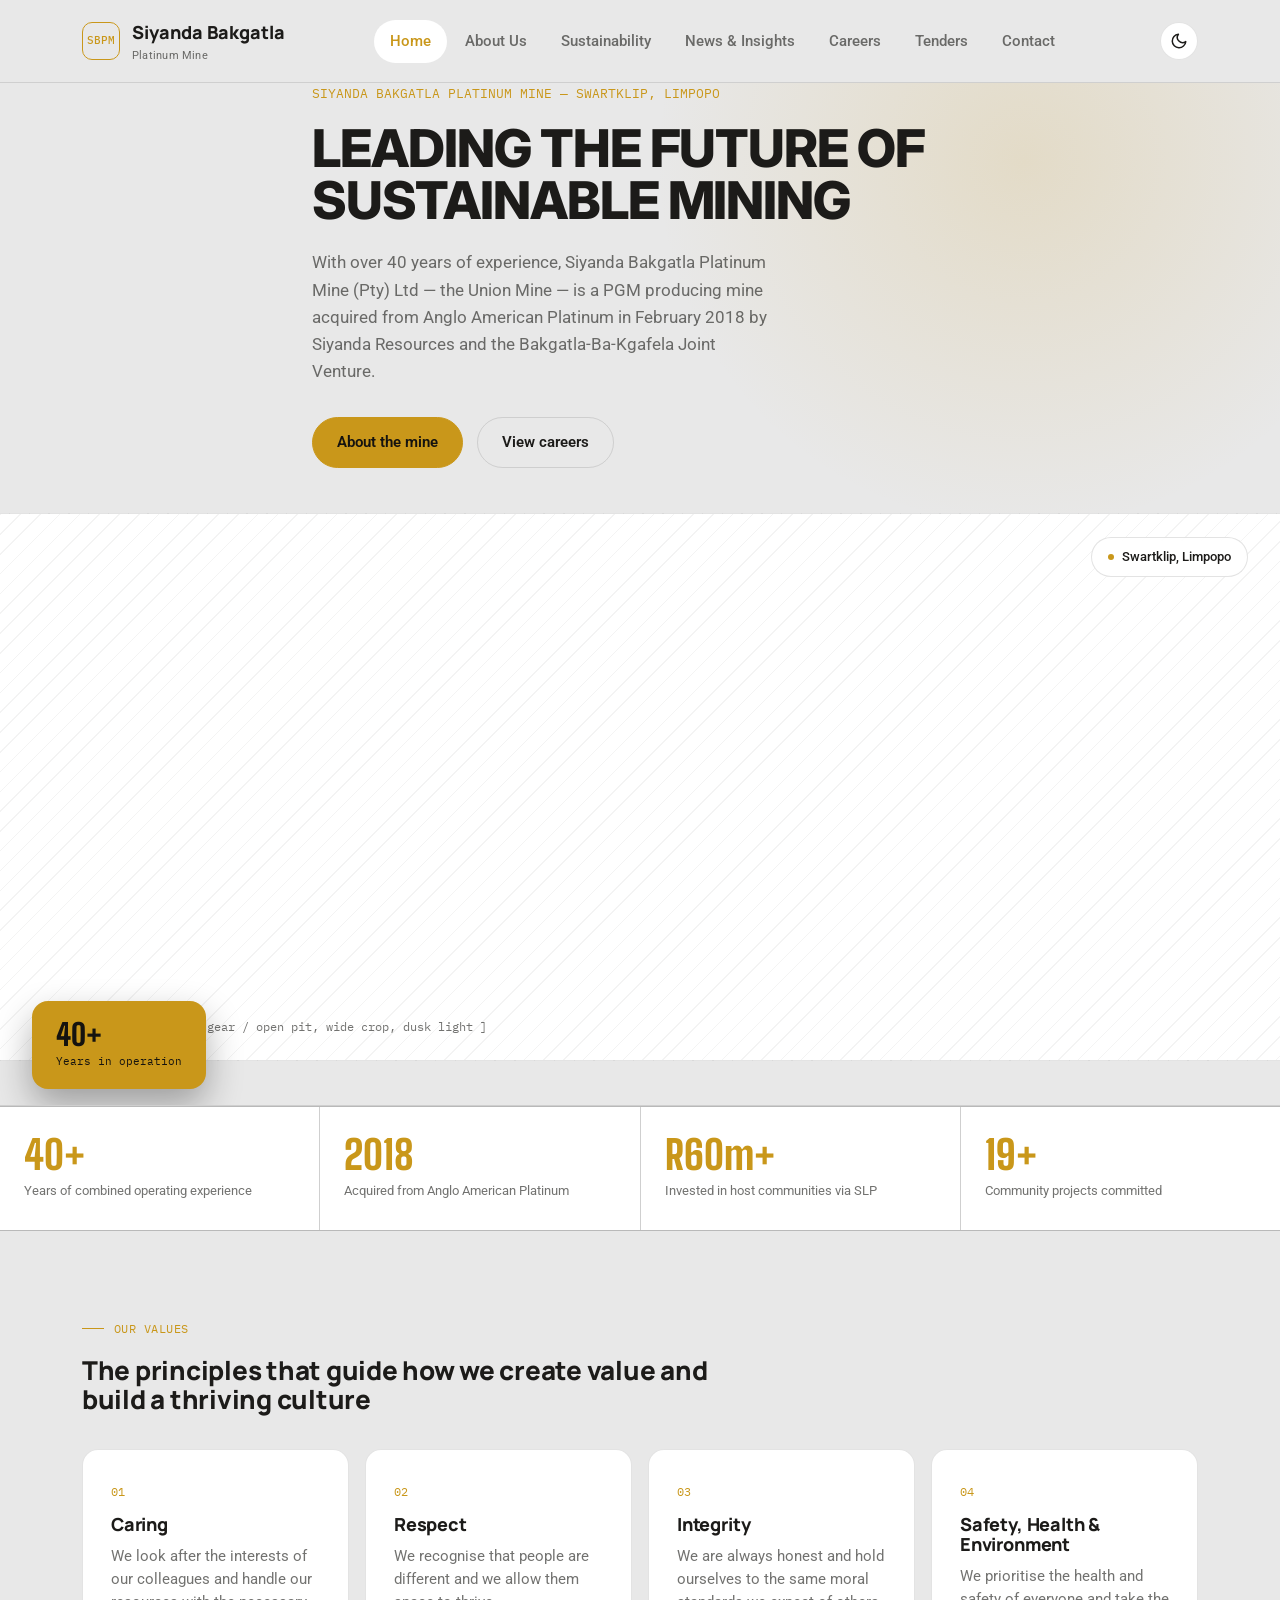
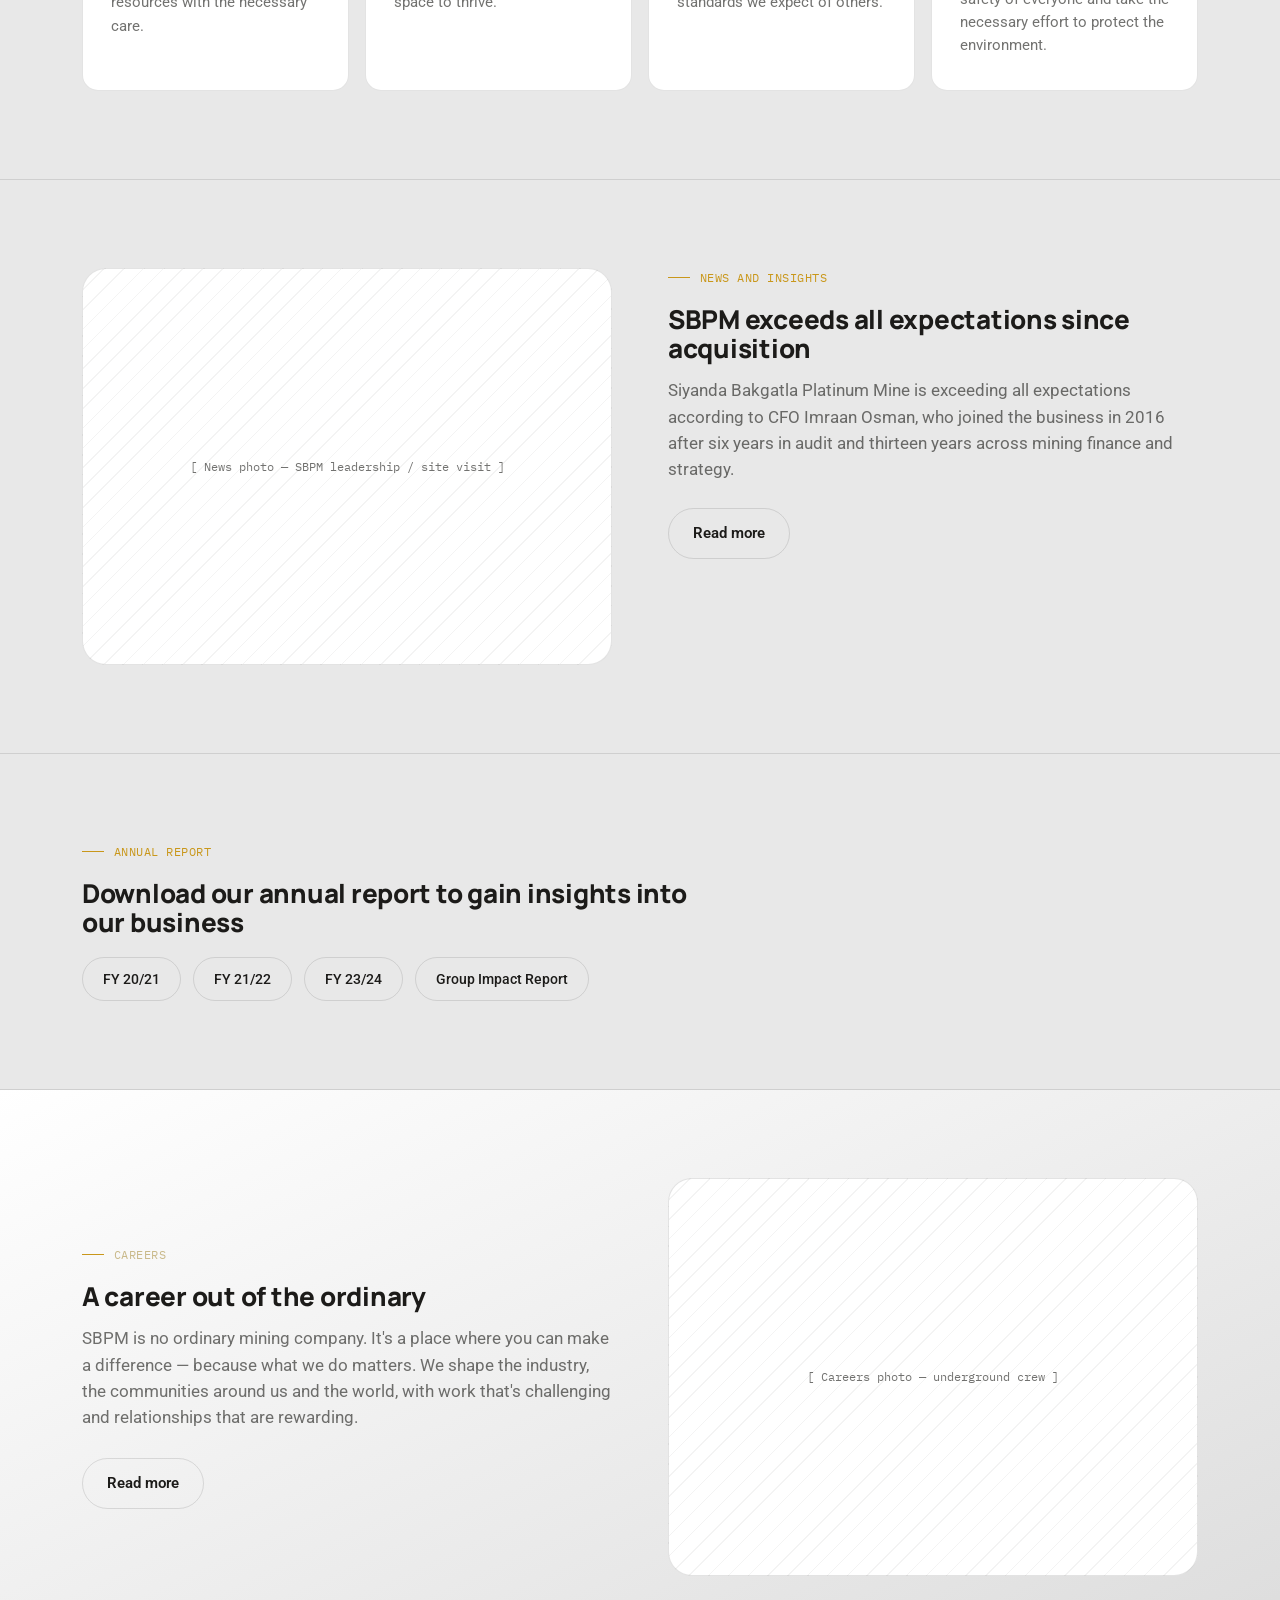
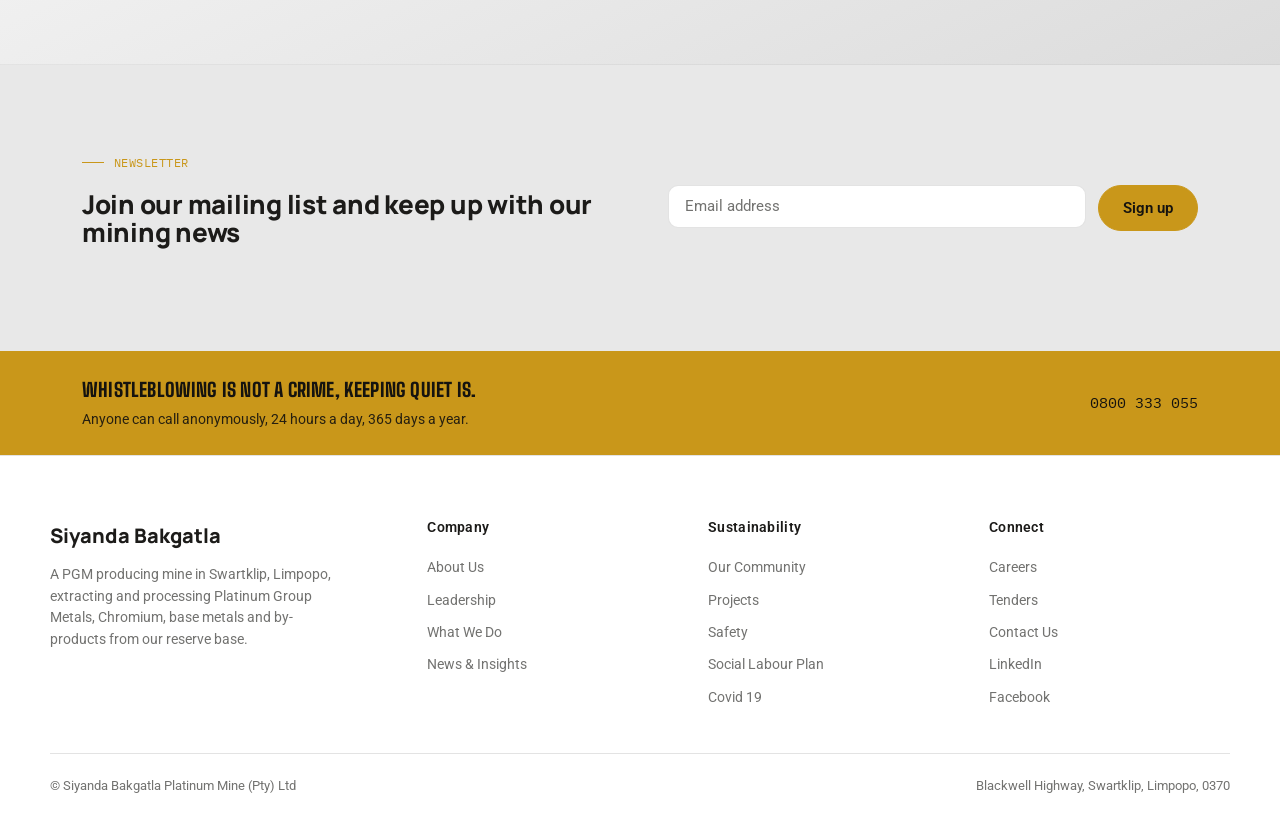
==== index.html @ 8955f265 "Make the homepage hero image-forward instead of a small side panel Matches the pattern across the Pi" ====
<!DOCTYPE html>
<html lang="en">
<head>
<meta charset="UTF-8">
<meta name="viewport" content="width=device-width, initial-scale=1">
<title>Siyanda Bakgatla Platinum Mine | Leading the Future of Sustainable Mining</title>
<meta name="description" content="Siyanda Bakgatla Platinum Mine (SBPM) extracts and processes Platinum Group Metals, Chromium, base metals and by-products from its reserve base in Limpopo, South Africa.">
<script>
(function(){
  try{
    var stored = localStorage.getItem('sbpm-theme');
    var theme = stored || (window.matchMedia && window.matchMedia('(prefers-color-scheme: light)').matches ? 'light' : 'dark');
    document.documentElement.setAttribute('data-theme', theme);
  }catch(e){}
})();
</script>
<link rel="stylesheet" href="assets/css/main.css">
</head>
<body>

<header class="site-header">
  <div class="header-bar">
    <a href="index.html" class="brand">
      <span class="brand-mark">SBPM</span>
      <span>Siyanda Bakgatla<small>Platinum Mine</small></span>
    </a>
    <nav class="primary">
      <div class="nav-item current"><a href="index.html">Home</a></div>
      <div class="nav-item">
        <a href="about-us.html">About Us</a>
        <div class="dropdown">
          <a href="leadership.html">Leadership</a>
          <a href="what-we-do.html">What We Do</a>
        </div>
      </div>
      <div class="nav-item">
        <a href="sustainability.html">Sustainability</a>
        <div class="dropdown">
          <a href="our-community.html">Our Community</a>
          <a href="projects.html">Projects</a>
          <a href="safety.html">Safety</a>
          <a href="social-labour-plan.html">Social Labour Plan</a>
          <a href="covid-19.html">Covid 19</a>
        </div>
      </div>
      <div class="nav-item"><a href="news.html">News &amp; Insights</a></div>
      <div class="nav-item"><a href="careers.html">Careers</a></div>
      <div class="nav-item"><a href="tenders.html">Tenders</a></div>
      <div class="nav-item"><a href="contact.html">Contact</a></div>
    </nav>
    <div class="header-actions">
      <button class="theme-toggle" id="themeToggle" type="button" aria-label="Switch to light theme">
        <svg class="icon-sun" width="18" height="18" viewBox="0 0 24 24" fill="none" stroke="currentColor" stroke-width="2" stroke-linecap="round" stroke-linejoin="round"><circle cx="12" cy="12" r="4"/><path d="M12 2v2M12 20v2M4.93 4.93l1.41 1.41M17.66 17.66l1.41 1.41M2 12h2M20 12h2M6.34 17.66l-1.41 1.41M19.07 4.93l-1.41 1.41"/></svg>
        <svg class="icon-moon" width="18" height="18" viewBox="0 0 24 24" fill="none" stroke="currentColor" stroke-width="2" stroke-linecap="round" stroke-linejoin="round"><path d="M21 12.79A9 9 0 1111.21 3 7 7 0 0021 12.79z"/></svg>
      </button>
      <button class="nav-toggle" id="navToggle" aria-expanded="false" aria-controls="primaryNav">MENU</button>
    </div>
  </div>
</header>
<script>
  document.getElementById('navToggle').addEventListener('click', function(){
    var nav = document.querySelector('nav.primary');
    var open = nav.classList.toggle('open');
    this.setAttribute('aria-expanded', open);
    this.textContent = open ? 'CLOSE' : 'MENU';
  });
  (function(){
    var btn = document.getElementById('themeToggle');
    var mq = window.matchMedia('(prefers-color-scheme: light)');
    function apply(theme){
      document.documentElement.setAttribute('data-theme', theme);
      btn.setAttribute('aria-label', theme === 'light' ? 'Switch to dark theme' : 'Switch to light theme');
    }
    apply(document.documentElement.getAttribute('data-theme') || 'dark');
    btn.addEventListener('click', function(){
      var current = document.documentElement.getAttribute('data-theme');
      var next = current === 'light' ? 'dark' : 'light';
      try{ localStorage.setItem('sbpm-theme', next); }catch(e){}
      apply(next);
    });
    mq.addEventListener('change', function(e){
      try{
        if(!localStorage.getItem('sbpm-theme')){
          apply(e.matches ? 'light' : 'dark');
        }
      }catch(err){}
    });
  })();
</script>

<section class="hero" style="padding-top:0;">
  <div class="wrap hero-copy">
    <div class="hero-eyebrow">SIYANDA BAKGATLA PLATINUM MINE — SWARTKLIP, LIMPOPO</div>
    <h1>Leading the future of sustainable mining</h1>
    <p class="lede">With over 40 years of experience, Siyanda Bakgatla Platinum Mine (Pty) Ltd — the Union Mine — is a PGM producing mine acquired from Anglo American Platinum in February 2018 by Siyanda Resources and the Bakgatla-Ba-Kgafela Joint Venture.</p>
    <div style="margin-top:32px; display:flex; gap:14px; flex-wrap:wrap;">
      <a href="about-us.html" class="btn">About the mine</a>
      <a href="careers.html" class="btn outline">View careers</a>
    </div>
  </div>
  <div class="hero-figure-wrap">
    <div class="hero-figure">[ Hero photo — shaft headgear / open pit, wide crop, dusk light ]</div>
    <div class="hero-badge">
      <span class="dot"></span> Swartklip, Limpopo
    </div>
    <div class="hero-stat-badge">
      <div class="val">40+</div>
      <div class="label">Years in operation</div>
    </div>
  </div>
</section>

<div class="stat-strip">
  <div class="stat"><div class="val">40+</div><div class="label">Years of combined operating experience</div></div>
  <div class="stat"><div class="val">2018</div><div class="label">Acquired from Anglo American Platinum</div></div>
  <div class="stat"><div class="val">R60m+</div><div class="label">Invested in host communities via SLP</div></div>
  <div class="stat"><div class="val">19+</div><div class="label">Community projects committed</div></div>
</div>

<section>
  <div class="wrap">
    <div class="section-mark">OUR VALUES</div>
    <h2 class="kicker" style="max-width:38ch;">The principles that guide how we create value and build a thriving culture</h2>
  </div>
  <div class="wrap" style="margin-top:36px;">
    <div class="grid-4">
      <div class="cell">
        <span class="num">01</span>
        <h3>Caring</h3>
        <p>We look after the interests of our colleagues and handle our resources with the necessary care.</p>
      </div>
      <div class="cell">
        <span class="num">02</span>
        <h3>Respect</h3>
        <p>We recognise that people are different and we allow them space to thrive.</p>
      </div>
      <div class="cell">
        <span class="num">03</span>
        <h3>Integrity</h3>
        <p>We are always honest and hold ourselves to the same moral standards we expect of others.</p>
      </div>
      <div class="cell">
        <span class="num">04</span>
        <h3>Safety, Health &amp; Environment</h3>
        <p>We prioritise the health and safety of everyone and take the necessary effort to protect the environment.</p>
      </div>
    </div>
  </div>
</section>

<section>
  <div class="wrap split">
    <div class="ph" style="aspect-ratio:4/3;">[ News photo — SBPM leadership / site visit ]</div>
    <div>
      <div class="section-mark">NEWS AND INSIGHTS</div>
      <h2 class="kicker">SBPM exceeds all expectations since acquisition</h2>
      <p class="lead-text">Siyanda Bakgatla Platinum Mine is exceeding all expectations according to CFO Imraan Osman, who joined the business in 2016 after six years in audit and thirteen years across mining finance and strategy.</p>
      <div style="margin-top:24px;">
        <a href="news.html" class="btn outline">Read more</a>
      </div>
    </div>
  </div>
</section>

<section>
  <div class="wrap">
    <div class="section-mark">ANNUAL REPORT</div>
    <h2 class="kicker" style="max-width:34ch;">Download our annual report to gain insights into our business</h2>
    <div class="doc-list">
      <a href="https://www.siyandaplatinum.com/_files/ugd/7e9495_5152cfe3c9334ef3b1d1fcda5aea7389.pdf">FY 20/21</a>
      <a href="https://www.siyandaplatinum.com/_files/ugd/7e9495_96a16fa4a925457dab0ea64fac24893e.pdf">FY 21/22</a>
      <a href="https://www.siyandaplatinum.com/_files/ugd/7e9495_38561db5a06c4f74ad1b3a798f22cb0a.pdf">FY 23/24</a>
      <a href="https://www.siyandaplatinum.com/_files/ugd/7e9495_3a5cc514534e4de989e9696d13f2f9d3.pdf">Group Impact Report</a>
    </div>
  </div>
</section>

<section class="band">
  <div class="wrap split rev" style="align-items:center;">
    <div>
      <div class="section-mark" style="color:#C9B98A;">CAREERS</div>
      <h2 class="kicker">A career out of the ordinary</h2>
      <p class="lead-text">SBPM is no ordinary mining company. It's a place where you can make a difference — because what we do matters. We shape the industry, the communities around us and the world, with work that's challenging and relationships that are rewarding.</p>
      <div style="margin-top:26px;">
        <a href="careers.html" class="btn outline">Read more</a>
      </div>
    </div>
    <div class="ph" style="aspect-ratio:4/3;">[ Careers photo — underground crew ]</div>
  </div>
</section>

<section style="border-bottom:none;">
  <div class="wrap">
    <div class="split" style="align-items:center;">
      <div>
        <div class="section-mark">NEWSLETTER</div>
        <h2 class="kicker">Join our mailing list and keep up with our mining news</h2>
      </div>
      <form style="display:flex; gap:12px; flex-wrap:wrap;">
        <div class="field" style="flex:1; min-width:220px; margin-bottom:0;">
          <input type="email" placeholder="Email address" aria-label="Email address">
        </div>
        <button type="submit" class="btn" style="height:46px;">Sign up</button>
      </form>
    </div>
  </div>
</section>

<div class="tipoff">
  <div class="wrap">
    <div>
      <strong>Whistleblowing is not a crime, keeping quiet is.</strong>
      <div style="font-size:13.5px; margin-top:4px; opacity:0.9;">Anyone can call anonymously, 24 hours a day, 365 days a year.</div>
    </div>
    <div class="tip-num">0800 333 055</div>
  </div>
</div>

<footer class="site-footer">
  <div class="wrap footer-grid">
    <div>
      <div class="footer-brand">Siyanda Bakgatla</div>
      <p class="footer-note">A PGM producing mine in Swartklip, Limpopo, extracting and processing Platinum Group Metals, Chromium, base metals and by-products from our reserve base.</p>
    </div>
    <div>
      <h4>Company</h4>
      <a href="about-us.html">About Us</a>
      <a href="leadership.html">Leadership</a>
      <a href="what-we-do.html">What We Do</a>
      <a href="news.html">News &amp; Insights</a>
    </div>
    <div>
      <h4>Sustainability</h4>
      <a href="our-community.html">Our Community</a>
      <a href="projects.html">Projects</a>
      <a href="safety.html">Safety</a>
      <a href="social-labour-plan.html">Social Labour Plan</a>
      <a href="covid-19.html">Covid 19</a>
    </div>
    <div>
      <h4>Connect</h4>
      <a href="careers.html">Careers</a>
      <a href="tenders.html">Tenders</a>
      <a href="contact.html">Contact Us</a>
      <a href="https://www.linkedin.com/search/results/all/?keywords=siyanda%20bakgatla%20platinum%20mine">LinkedIn</a>
      <a href="https://www.facebook.com/profile.php?id=100069433014928">Facebook</a>
    </div>
  </div>
  <div class="wrap footer-bottom">
    <span>© Siyanda Bakgatla Platinum Mine (Pty) Ltd</span>
    <span>Blackwell Highway, Swartklip, Limpopo, 0370</span>
  </div>
</footer>

<script src="assets/js/site.js"></script>
</body>
</html>
---- assets/css/main.css ----
/* ============================================================
   SIYANDA BAKGATLA PLATINUM MINE — design system
   Concept: ore-yard industrial. Charcoal ground (dark, default)
   or ivory ground (light), deep gold ore accent, rounded pill
   controls, light card islands for imagery/forms/exec bios.
   Theme is switched via [data-theme] on <html>, set by an early
   inline script per page (browser prefers-color-scheme aware,
   with a manual toggle persisted to localStorage).
   ============================================================ */

@import url('https://fonts.googleapis.com/css2?family=Big+Shoulders:wght@700;800;900&family=Inter:wght@700;800;900&family=Manrope:wght@500;600;700;800&family=Roboto:wght@400;500;600&family=IBM+Plex+Mono:wght@500&display=swap');

:root{
  --bg:          #15130F;
  --bg-soft:     #211D16;
  --bg-softer:   #2A2419;
  --panel:       #FAF9F6;
  --ink:         #EDEAE2;
  --ink-soft:    rgba(237,234,226,0.62);
  --ink-on-light:      #1C1B19;
  --ink-soft-on-light: #514E47;
  --line:        rgba(237,234,226,0.14);
  --line-on-light:     #C7C0B2;
  --header-bg:   rgba(21,19,15,0.92);
  --ph-pattern:  rgba(237,234,226,0.05);
  --amber:       #C9971A;
  --amber-deep:  #9C7412;
  --amber-glow:  rgba(201,151,26,0.16);
  --on-accent:   #15130F;
  --white:       #FFFFFF;

  --display:       'Manrope', -apple-system, sans-serif;
  --display-heavy: 'Big Shoulders', 'Manrope', -apple-system, sans-serif;
  --hero-font:     'Inter', -apple-system, sans-serif;
  --sans:          'Roboto', -apple-system, sans-serif;
  --mono:          'IBM Plex Mono', monospace;

  --edge: 1px solid var(--line);
  --edge-light: 1px solid var(--line-on-light);
  --max: 1180px;
  --r-lg: 24px;
  --r-md: 16px;
  --r-sm: 10px;
  --r-pill: 999px;
}

:root[data-theme="light"]{
  --bg:          #E8E8E8;
  --bg-soft:     #FFFFFF;
  --bg-softer:   #DCDCDC;
  --ink:         #1C1B19;
  --ink-soft:    rgba(28,27,25,0.62);
  --line:        rgba(28,27,25,0.12);
  --header-bg:   rgba(232,232,232,0.9);
  --ph-pattern:  rgba(28,27,25,0.05);
}

*{ box-sizing:border-box; }
html{ scroll-behavior:smooth; }
body{
  margin:0;
  background:var(--bg);
  color:var(--ink);
  font-family:var(--sans);
  font-size:16px;
  line-height:1.6;
  -webkit-font-smoothing:antialiased;
  transition:background-color .35s ease, color .35s ease;
  position:relative;
}

/* fine grain — ore-yard atmosphere, not a flat fill */
body::before{
  content:'';
  position:fixed; inset:0;
  z-index:1; pointer-events:none;
  opacity:0.05;
  mix-blend-mode:overlay;
  background-image:url("data:image/svg+xml,%3Csvg xmlns='http://www.w3.org/2000/svg' width='140' height='140'%3E%3Cfilter id='n'%3E%3CfeTurbulence type='fractalNoise' baseFrequency='0.9' numOctaves='2' stitchTiles='stitch'/%3E%3C/filter%3E%3Crect width='100%25' height='100%25' filter='url(%23n)'/%3E%3C/svg%3E");
}
img{ max-width:100%; display:block; }
a{ color:inherit; text-decoration:none; }
h1,h2,h3,h4{ font-family:var(--display); font-weight:800; margin:0; line-height:1.1; letter-spacing:-0.01em; }
p{ margin:0; }
ul{ margin:0; padding:0; list-style:none; }

@media (prefers-reduced-motion: reduce){
  *{ animation-duration:0.001ms !important; transition-duration:0.001ms !important; }
}

/* ---------- motion: theme fade, scroll reveal, hover lift ----------
   Entrances use ease-out (instant response, settles in); hover/color
   changes use ease; nothing here exceeds ~450ms. See
   .claude/skills/frontend-design/web-animation-design.md */
.reveal{ opacity:0; transform:translateY(18px); transition:opacity .45s ease-out, transform .45s ease-out; }
.reveal.is-visible{ opacity:1; transform:none; }

/* staggered cascade for grid children once their section has revealed */
.reveal .grid-4 > *, .reveal .grid-3 > *, .reveal .grid-2 > *, .reveal .elements > *{
  opacity:0; transform:translateY(14px);
  transition:opacity .4s ease-out, transform .4s ease-out;
}
.reveal.is-visible .grid-4 > *, .reveal.is-visible .grid-3 > *,
.reveal.is-visible .grid-2 > *, .reveal.is-visible .elements > *{
  opacity:1; transform:none;
}
.reveal.is-visible .grid-4 > *:nth-child(1), .reveal.is-visible .grid-3 > *:nth-child(1),
.reveal.is-visible .grid-2 > *:nth-child(1), .reveal.is-visible .elements > *:nth-child(1){ transition-delay:0ms; }
.reveal.is-visible .grid-4 > *:nth-child(2), .reveal.is-visible .grid-3 > *:nth-child(2),
.reveal.is-visible .grid-2 > *:nth-child(2), .reveal.is-visible .elements > *:nth-child(2){ transition-delay:70ms; }
.reveal.is-visible .grid-4 > *:nth-child(3), .reveal.is-visible .grid-3 > *:nth-child(3),
.reveal.is-visible .elements > *:nth-child(3){ transition-delay:140ms; }
.reveal.is-visible .grid-4 > *:nth-child(4), .reveal.is-visible .elements > *:nth-child(4){ transition-delay:210ms; }
.reveal.is-visible .elements > *:nth-child(5){ transition-delay:280ms; }

/* text within a revealed section/page-head reads in: eyebrow, then
   heading, then body copy — each a beat behind the last */
.reveal .section-mark, .reveal .hero-eyebrow,
.reveal .kicker, .reveal h1,
.reveal .lead-text, .reveal .lede{
  opacity:0; transform:translateY(12px);
  transition:opacity .45s ease-out, transform .45s ease-out;
}
.reveal.is-visible .section-mark, .reveal.is-visible .hero-eyebrow{
  opacity:1; transform:none; transition-delay:0ms;
}
.reveal.is-visible .kicker, .reveal.is-visible h1{
  opacity:1; transform:none; transition-delay:80ms;
}
.reveal.is-visible .lead-text, .reveal.is-visible .lede{
  opacity:1; transform:none; transition-delay:160ms;
}

.site-header,
.cell, .element, .stat, .person, .band, footer.site-footer, .tipoff,
.ph, .hero-figure, .dropdown,
.field input, .field textarea, .field select{
  transition:background-color .35s ease, color .35s ease, border-color .35s ease, box-shadow .3s ease;
}

.btn{ transition:background-color .25s ease, color .25s ease, border-color .25s ease, transform .15s ease; will-change:transform; }
.btn:active{ transform:scale(0.97); }

.cell, .element{ transition:background-color .35s ease, border-color .25s ease, transform .25s ease, box-shadow .25s ease; will-change:transform; }

.person{ transition:transform .25s ease, box-shadow .25s ease; will-change:transform; }

.doc-list a{ transition:background-color .25s ease, border-color .25s ease, color .25s ease, transform .15s ease; }

nav.primary > .nav-item > a, .dropdown a{ transition:background-color .2s ease, color .2s ease; }
.theme-toggle{ transition:border-color .2s ease, color .2s ease; }

/* Hover-only lift/color effects — gated so a tap on touch devices
   can't leave an element stuck in its hover state. */
@media (hover:hover) and (pointer:fine){
  .btn:hover{ transform:translateY(-2px); }
  .cell:hover, .element:hover{ transform:translateY(-4px); border-color:var(--amber); }
  .person:hover{ transform:translateY(-4px); box-shadow:0 1px 0 rgba(0,0,0,0.06), 0 20px 40px rgba(0,0,0,0.22); }
  .doc-list a:hover{ transform:translateY(-2px); }
}

/* ---------- layout helpers ---------- */
.wrap{ max-width:var(--max); margin:0 auto; padding:0 32px; }
@media (max-width:640px){ .wrap{ padding:0 20px; } }

.rule{ border:none; border-top:var(--edge); margin:0; }
.rule-thick{ border:none; border-top:2px solid var(--amber); margin:0; }

section{ padding:88px 0; border-bottom:var(--edge); }
section:last-of-type{ border-bottom:none; }
@media (max-width:768px){ section{ padding:56px 0; } }

.section-mark{
  font-family:var(--mono);
  font-size:12px;
  color:var(--amber);
  letter-spacing:0.04em;
  margin-bottom:18px;
  display:flex;
  align-items:center;
  gap:10px;
}
.section-mark::before{
  content:'';
  width:22px; height:1px;
  background:var(--amber);
}

/* ---------- header / nav ---------- */
.site-header{
  position:sticky; top:0; z-index:50;
  background:var(--header-bg);
  backdrop-filter:blur(8px);
  border-bottom:var(--edge);
}
.site-header.is-scrolled{ box-shadow:0 12px 28px rgba(0,0,0,0.28); }
:root[data-theme="light"] .site-header.is-scrolled{ box-shadow:0 12px 28px rgba(0,0,0,0.08); }
.header-bar{
  display:flex; align-items:center; justify-content:space-between;
  padding:18px 32px;
  max-width:var(--max); margin:0 auto;
}
.brand{ display:flex; align-items:center; gap:12px; font-family:var(--display); font-weight:800; font-size:18px; color:var(--ink); }
.brand-mark{
  width:38px; height:38px;
  border-radius:var(--r-sm);
  border:1.5px solid var(--amber);
  display:flex; align-items:center; justify-content:center;
  font-family:var(--mono); font-size:11px; font-weight:500;
  flex-shrink:0;
  color:var(--amber);
}
.brand small{ display:block; font-family:var(--sans); font-weight:400; font-size:11px; color:var(--ink-soft); letter-spacing:0.02em; }

nav.primary{ display:flex; gap:2px; align-items:center; }
nav.primary > .nav-item{ position:relative; }
nav.primary > .nav-item > a{
  display:block; padding:10px 16px;
  font-size:14.5px; font-weight:500;
  border-radius:var(--r-pill);
  color:var(--ink-soft);
}
nav.primary > .nav-item > a:hover,
nav.primary > .nav-item.current > a{ background:var(--bg-soft); color:var(--amber); }

.nav-item .dropdown{
  position:absolute; top:100%; left:0;
  background:var(--bg-soft); border:var(--edge);
  border-radius:var(--r-md);
  min-width:190px; padding:6px;
  box-shadow:0 16px 40px rgba(0,0,0,0.4);
  opacity:0; visibility:hidden; pointer-events:none;
  transform:scale(0.95) translateY(-4px);
  transform-origin:top left;
  transition:opacity .18s ease-out, transform .18s ease-out, visibility .18s;
}
.nav-item:hover .dropdown{ opacity:1; visibility:visible; pointer-events:auto; transform:none; }
.dropdown a{ display:block; padding:10px 14px; font-size:14px; border-radius:var(--r-sm); color:var(--ink-soft); }
.dropdown a:hover{ background:var(--amber-glow); color:var(--amber); }

.header-actions{ display:flex; align-items:center; gap:10px; flex-shrink:0; }

.theme-toggle{
  display:inline-flex; align-items:center; justify-content:center;
  position:relative;
  width:38px; height:38px; flex-shrink:0;
  border-radius:var(--r-pill);
  border:1px solid var(--line);
  background:var(--bg-soft); color:var(--ink);
  cursor:pointer; padding:0;
}
.theme-toggle:hover{ border-color:var(--amber); color:var(--amber); }
.theme-toggle svg{
  position:absolute; top:50%; left:50%;
  margin:-9px 0 0 -9px;
  transition:opacity .25s ease-out, transform .25s ease-out;
}
html[data-theme="light"] .theme-toggle .icon-sun{ opacity:0; transform:rotate(-40deg) scale(0.7); }
html:not([data-theme="light"]) .theme-toggle .icon-moon{ opacity:0; transform:rotate(40deg) scale(0.7); }

.nav-toggle{ display:none; }
@media (max-width:960px){
  nav.primary{
    display:none;
    position:absolute; top:100%; left:0; right:0;
    background:var(--bg); border-bottom:var(--edge);
    flex-direction:column; align-items:stretch; padding:8px 20px 16px;
  }
  nav.primary.open{ display:flex; }
  nav.primary > .nav-item > a{ padding:14px 12px; border-radius:var(--r-sm); }
  .nav-item .dropdown{
    position:static; border:none; box-shadow:none; background:none; padding:0 0 0 12px;
    opacity:1; visibility:visible; pointer-events:auto; transform:none; transition:none;
  }
  .nav-item .dropdown a{ padding:10px 12px; }
  .site-header{ position:sticky; }
  .header-bar{ position:relative; }
  .nav-toggle{ display:block; font-family:var(--mono); font-size:12px; border:1px solid var(--amber); color:var(--amber); border-radius:var(--r-pill); padding:8px 16px; background:none; cursor:pointer; }
}

/* ---------- hero ---------- */
.hero{
  position:relative;
  border-bottom:var(--edge);
  padding:64px 0 44px 0;
  overflow:hidden;
}
.hero::before{
  content:'';
  position:absolute; z-index:0;
  top:-30%; right:-10%;
  width:60vw; height:60vw; max-width:900px; max-height:900px;
  background:radial-gradient(circle, var(--amber-glow) 0%, transparent 68%);
  pointer-events:none;
}
.hero-copy{ position:relative; z-index:1; max-width:720px; padding-bottom:44px; }
.hero-eyebrow{ font-family:var(--mono); font-size:12.5px; color:var(--amber); margin-bottom:20px; }
.hero h1{
  font-family:var(--hero-font); font-weight:800; text-transform:uppercase;
  font-size:clamp(30px,4.6vw,52px); line-height:1; letter-spacing:-0.02em;
  color:var(--ink);
}
.hero .lede{ margin-top:22px; font-size:17px; color:var(--ink-soft); max-width:46ch; }

/* full-bleed hero image — the photo carries the section, text stays contained above it */
.hero-figure-wrap{ position:relative; z-index:1; width:100%; }
.hero-figure{
  width:100%; aspect-ratio:21/9; background:var(--bg-soft);
  background-image:repeating-linear-gradient(135deg, var(--ph-pattern) 0 1px, transparent 1px 14px);
  border-top:var(--edge); border-bottom:var(--edge);
  display:flex; align-items:flex-end; justify-content:flex-start;
  font-family:var(--mono); font-size:12px; color:var(--ink-soft);
  text-align:left; padding:24px 32px; line-height:1.5;
}
@media (max-width:700px){ .hero-figure{ aspect-ratio:4/3.6; } }

.hero-badge{
  position:absolute; top:24px; right:32px;
  display:inline-flex; align-items:center; gap:8px;
  padding:9px 16px; border-radius:var(--r-pill);
  background:rgba(21,19,15,0.72); backdrop-filter:blur(6px);
  border:1px solid rgba(237,234,226,0.18);
  font-size:12.5px; font-weight:500; color:var(--ink);
}
.hero-badge .dot{ width:6px; height:6px; border-radius:50%; background:var(--amber); flex-shrink:0; }
:root[data-theme="light"] .hero-badge{ background:rgba(255,255,255,0.78); border-color:rgba(28,27,25,0.12); }

.hero-stat-badge{
  position:absolute; left:32px; bottom:-28px;
  background:var(--amber); color:var(--on-accent);
  border-radius:var(--r-md); padding:18px 24px;
  box-shadow:0 16px 36px rgba(0,0,0,0.32);
}
.hero-stat-badge .val{ font-family:var(--display-heavy); font-weight:800; font-size:30px; line-height:1; }
.hero-stat-badge .label{ font-family:var(--mono); font-size:11px; margin-top:4px; }
@media (max-width:700px){
  .hero-badge{ top:16px; right:16px; }
  .hero-stat-badge{ left:16px; bottom:-22px; padding:14px 18px; }
  .hero-stat-badge .val{ font-size:24px; }
}

/* generic placeholder image block */
.ph{
  background:
    repeating-linear-gradient(135deg, var(--ph-pattern) 0 1px, transparent 1px 14px),
    var(--bg-soft);
  border:var(--edge); border-radius:var(--r-lg);
  display:flex; align-items:center; justify-content:center;
  font-family:var(--mono); font-size:11.5px; color:var(--ink-soft);
  text-align:center; padding:16px; line-height:1.5;
}

/* ---------- buttons ---------- */
.btn{
  display:inline-flex; align-items:center; gap:8px;
  padding:13px 24px;
  font-family:var(--sans); font-weight:600; font-size:14.5px;
  border:1.5px solid var(--amber);
  border-radius:var(--r-pill);
  background:var(--amber); color:var(--on-accent);
}
.btn:hover{ background:transparent; color:var(--amber); }
.btn.outline{ background:transparent; color:var(--ink); border-color:var(--line); }
.btn.outline:hover{ background:var(--bg-soft); border-color:var(--amber); color:var(--amber); }
.btn.bronze{ border-color:var(--amber-deep); background:var(--amber-deep); color:var(--panel); }
.btn.bronze:hover{ background:transparent; color:var(--amber-deep); }

/* ---------- values / cards ---------- */
.grid-4{ display:grid; grid-template-columns:repeat(4,1fr); gap:16px; }
.grid-3{ display:grid; grid-template-columns:repeat(3,1fr); gap:16px; }
.grid-2{ display:grid; grid-template-columns:repeat(2,1fr); gap:16px; }
@media (max-width:860px){ .grid-4{ grid-template-columns:repeat(2,1fr); } .grid-3{ grid-template-columns:1fr; } }
@media (max-width:600px){ .grid-4{ grid-template-columns:1fr; } .grid-2{ grid-template-columns:1fr; } }

.cell{ background:var(--bg-soft); border:var(--edge); border-radius:var(--r-md); padding:32px 28px; }
.cell h3{ font-size:18px; margin-bottom:10px; color:var(--ink); }
.cell p{ color:var(--ink-soft); font-size:14.5px; }
.cell .num{ font-family:var(--mono); font-size:12px; color:var(--amber); display:block; margin-bottom:14px; }

/* ---------- element/commodity grid ---------- */
.elements{ display:grid; grid-template-columns:repeat(5,1fr); gap:12px; }
@media (max-width:700px){ .elements{ grid-template-columns:repeat(3,1fr); } }
.element{
  background:var(--bg-soft); border:var(--edge); border-radius:var(--r-md); aspect-ratio:1;
  display:flex; flex-direction:column; justify-content:center; align-items:center;
  gap:6px; padding:12px;
}
.element .sym{ font-family:var(--display-heavy); font-size:38px; font-weight:800; line-height:1; color:var(--amber); }
.element .el-name{ font-size:12.5px; color:var(--ink-soft); text-align:center; }

/* ---------- people cards ---------- */
.person{ background:var(--panel); border-radius:var(--r-lg); overflow:hidden; box-shadow:0 1px 0 rgba(0,0,0,0.06), 0 12px 28px rgba(0,0,0,0.16); }
.person-photo{ aspect-ratio:3/3.4; border-radius:0; }
.person-body{ padding:22px 24px 26px; }
.person-role{ font-family:var(--mono); font-size:11.5px; color:var(--amber-deep); margin-bottom:6px; }
.person-name{ font-family:var(--display); font-size:19px; font-weight:800; margin-bottom:10px; color:var(--ink-on-light); }
.person-bio{ font-size:13.8px; color:var(--ink-soft-on-light); }
.person-bio ul{ margin-top:10px; display:flex; flex-direction:column; gap:6px; }
.person-bio li{ position:relative; padding-left:14px; }
.person-bio li::before{ content:'—'; position:absolute; left:0; color:var(--amber-deep); }

.hod{ display:flex; flex-direction:column; }
.hod-photo{ aspect-ratio:3/4; border-radius:var(--r-md); }
.hod-name{ font-family:var(--display); font-weight:800; font-size:15.5px; margin-top:12px; color:var(--ink); }
.hod-role{ font-size:13px; color:var(--ink-soft); margin-top:2px; }

/* ---------- two-col content ---------- */
.split{ display:grid; grid-template-columns:1fr 1fr; gap:56px; align-items:start; }
@media (max-width:860px){ .split{ grid-template-columns:1fr; gap:32px; } }
.split.rev{ grid-template-columns:1fr 1fr; }

.kicker{ font-family:var(--display); font-weight:800; font-size:26px; margin-bottom:16px; color:var(--ink); }
.lead-text{ font-size:16.5px; color:var(--ink-soft); max-width:62ch; }
.lead-text + .lead-text{ margin-top:14px; }

/* ---------- stat strip ---------- */
.stat-strip{ display:grid; grid-template-columns:repeat(4,1fr); gap:1px; background:var(--line); border-top:var(--edge); border-bottom:var(--edge); }
@media (max-width:700px){ .stat-strip{ grid-template-columns:repeat(2,1fr); } }
.stat{ padding:28px 24px; background:var(--bg-soft); }
.stat .val{ font-family:var(--display-heavy); font-size:40px; font-weight:800; line-height:1; color:var(--amber); }
.stat .label{ font-size:13px; color:var(--ink-soft); margin-top:6px; }

/* ---------- project list ---------- */
.project-row{
  display:grid; grid-template-columns:1fr 2fr; gap:24px;
  padding:22px 0; border-bottom:var(--edge); align-items:baseline;
}
.project-row:first-child{ border-top:var(--edge); }
@media (max-width:640px){ .project-row{ grid-template-columns:1fr; gap:6px; } }
.project-row .p-name{ font-family:var(--display); font-size:18px; font-weight:800; color:var(--ink); }
.project-row .p-tag{ font-size:14px; color:var(--ink-soft); }

/* ---------- CTA band ---------- */
.band{ background:linear-gradient(155deg,var(--bg-soft) 0%,var(--bg-softer) 100%); color:var(--ink); border-bottom:var(--edge); }
.band h2{ color:var(--ink); }
.band .lead-text{ color:var(--ink-soft); }
.band .btn.outline{ color:var(--ink); border-color:var(--line); }
.band .btn.outline:hover{ background:var(--amber); border-color:var(--amber); color:var(--on-accent); }

/* ---------- forms ---------- */
.field{ margin-bottom:18px; }
.field label{ display:block; font-size:13px; font-weight:500; margin-bottom:7px; color:var(--ink); }
.field input, .field textarea, .field select{
  width:100%; padding:12px 16px; font-family:var(--sans); font-size:14.5px;
  background:var(--bg-soft); border:var(--edge); border-radius:var(--r-sm); color:var(--ink);
}
.field input::placeholder, .field textarea::placeholder{ color:var(--ink-soft); }
.field input:focus, .field textarea:focus, .field select:focus{
  outline:2px solid var(--amber); outline-offset:1px;
}

/* ---------- footer ---------- */
footer.site-footer{ background:var(--bg-soft); color:var(--ink-soft); border-top:var(--edge); }
.footer-grid{ display:grid; grid-template-columns:1.4fr 1fr 1fr 1fr; gap:40px; padding:64px 0 40px; }
@media (max-width:860px){ .footer-grid{ grid-template-columns:1fr 1fr; } }
@media (max-width:560px){ .footer-grid{ grid-template-columns:1fr; } }
.footer-grid h4{ color:var(--ink); font-size:14px; font-family:var(--sans); font-weight:600; margin-bottom:16px; letter-spacing:0.02em; }
.footer-grid a{ display:block; padding:5px 0; font-size:14px; color:var(--ink-soft); }
.footer-grid a:hover{ color:var(--amber); }
.footer-brand{ font-family:var(--display); font-size:20px; color:var(--ink); font-weight:800; margin-bottom:12px; }
.footer-note{ font-size:13.5px; color:var(--ink-soft); max-width:36ch; line-height:1.6; }
.footer-bottom{
  border-top:var(--edge);
  padding:22px 0; display:flex; justify-content:space-between; align-items:center;
  font-size:12.5px; color:var(--ink-soft); flex-wrap:wrap; gap:12px;
}
.tipoff{
  background:var(--amber); color:var(--on-accent);
  padding:24px 0;
}
.tipoff .wrap{ display:flex; justify-content:space-between; align-items:center; flex-wrap:wrap; gap:16px; }
.tipoff strong{ font-family:var(--display-heavy); font-weight:800; text-transform:uppercase; letter-spacing:0.01em; font-size:19px; }
.tipoff .tip-num{ font-family:var(--mono); font-size:15px; }

/* ---------- page header (inner pages) ---------- */
.page-head{ padding:56px 0 40px; border-bottom:var(--edge); }
.page-head .section-mark{ margin-bottom:14px; }
.page-head h1{
  font-family:var(--display-heavy); font-weight:800; text-transform:uppercase;
  font-size:clamp(32px,5vw,52px); line-height:0.98; letter-spacing:-0.005em;
  color:var(--ink);
}
.page-head .lede{ margin-top:16px; color:var(--ink-soft); font-size:16.5px; max-width:58ch; }

/* ---------- breadcrumb ---------- */
.crumb{ font-family:var(--mono); font-size:12px; color:var(--ink-soft); padding:16px 0; }
.crumb a:hover{ color:var(--amber); }

/* ---------- misc content ---------- */
.doc-list{ display:flex; flex-wrap:wrap; gap:12px; margin-top:20px; }
.doc-list a{
  border:1.5px solid var(--line); border-radius:var(--r-pill); padding:10px 20px; font-size:14px; font-weight:500;
  display:inline-flex; align-items:center; gap:8px; color:var(--ink);
}
.doc-list a:hover{ background:var(--amber); border-color:var(--amber); color:var(--on-accent); }

blockquote{
  font-family:var(--display); font-size:22px; font-weight:600;
  border-left:3px solid var(--amber); padding-left:24px; margin:0;
  color:var(--ink);
}

table.contact-table{ width:100%; border-collapse:collapse; }
table.contact-table td{ padding:14px 0; border-bottom:var(--edge); vertical-align:top; font-size:14.5px; color:var(--ink); }
table.contact-table td:first-child{ color:var(--ink-soft); width:42%; }
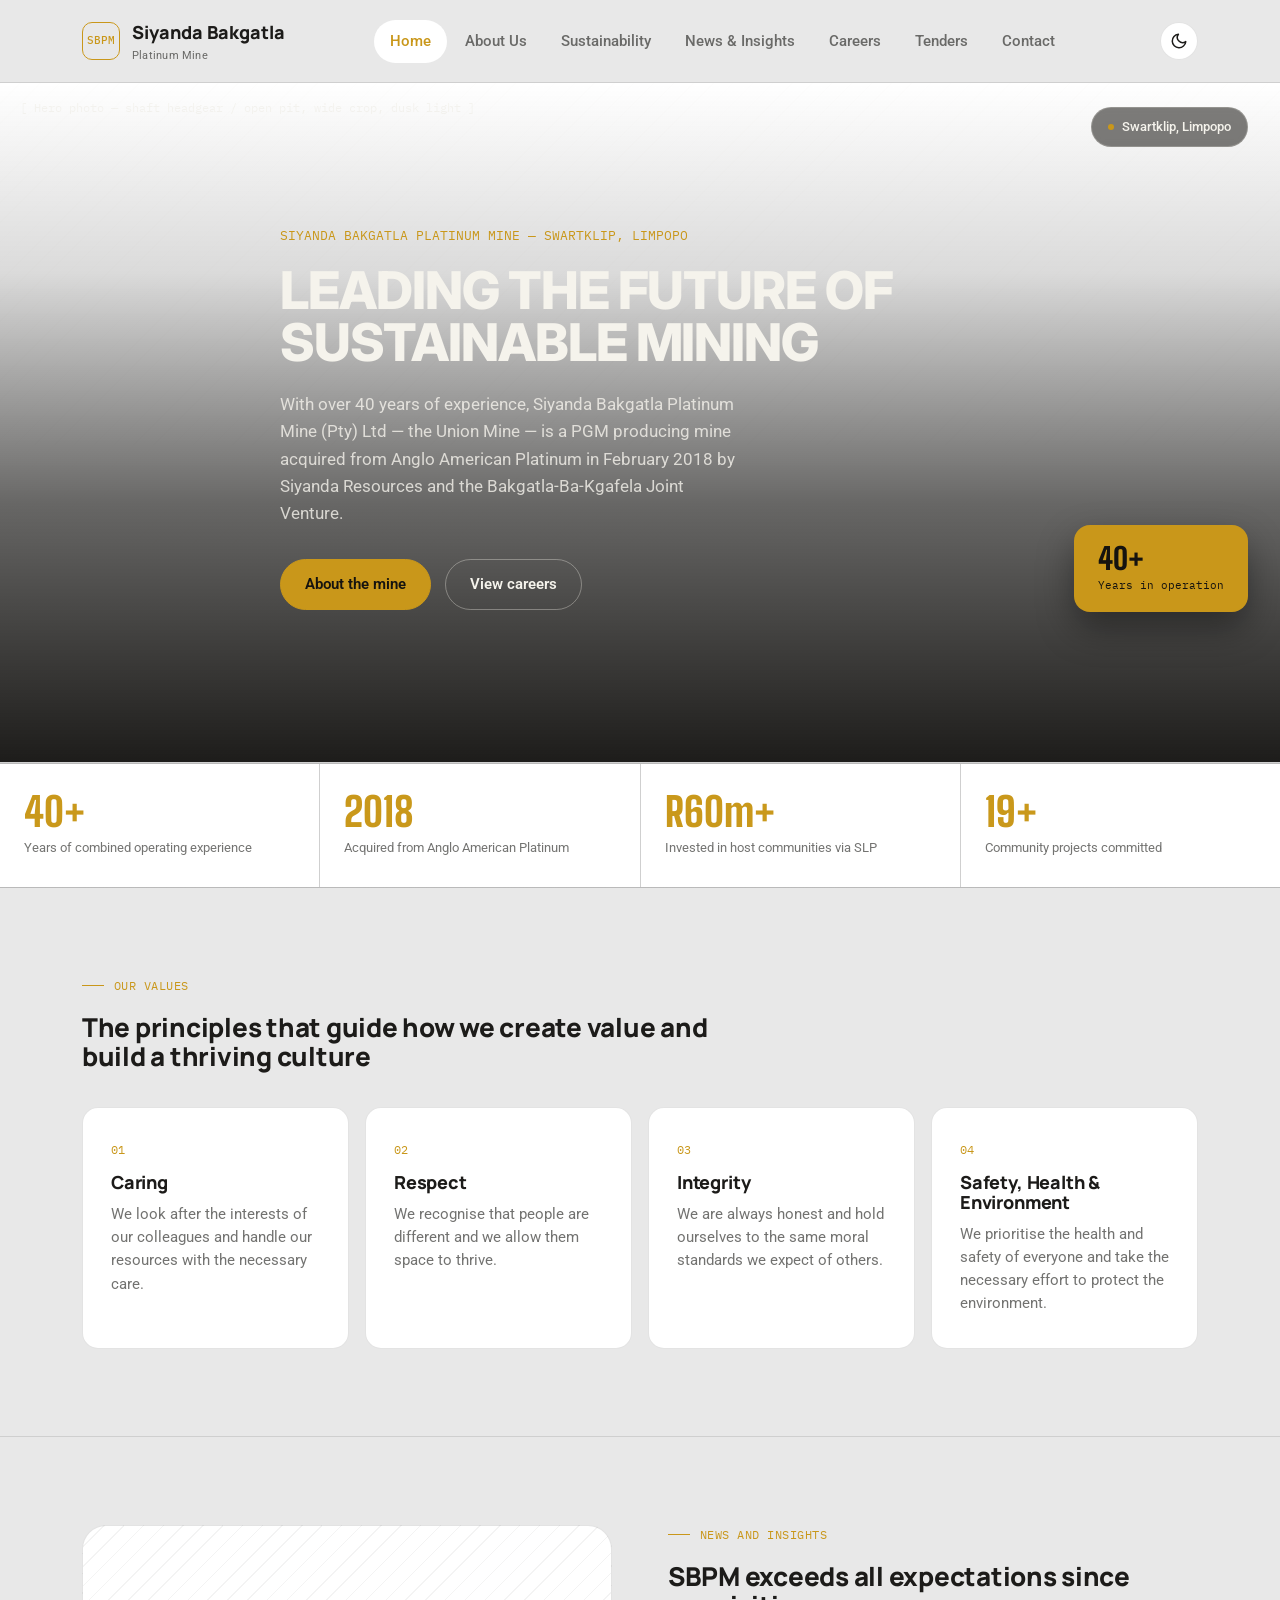
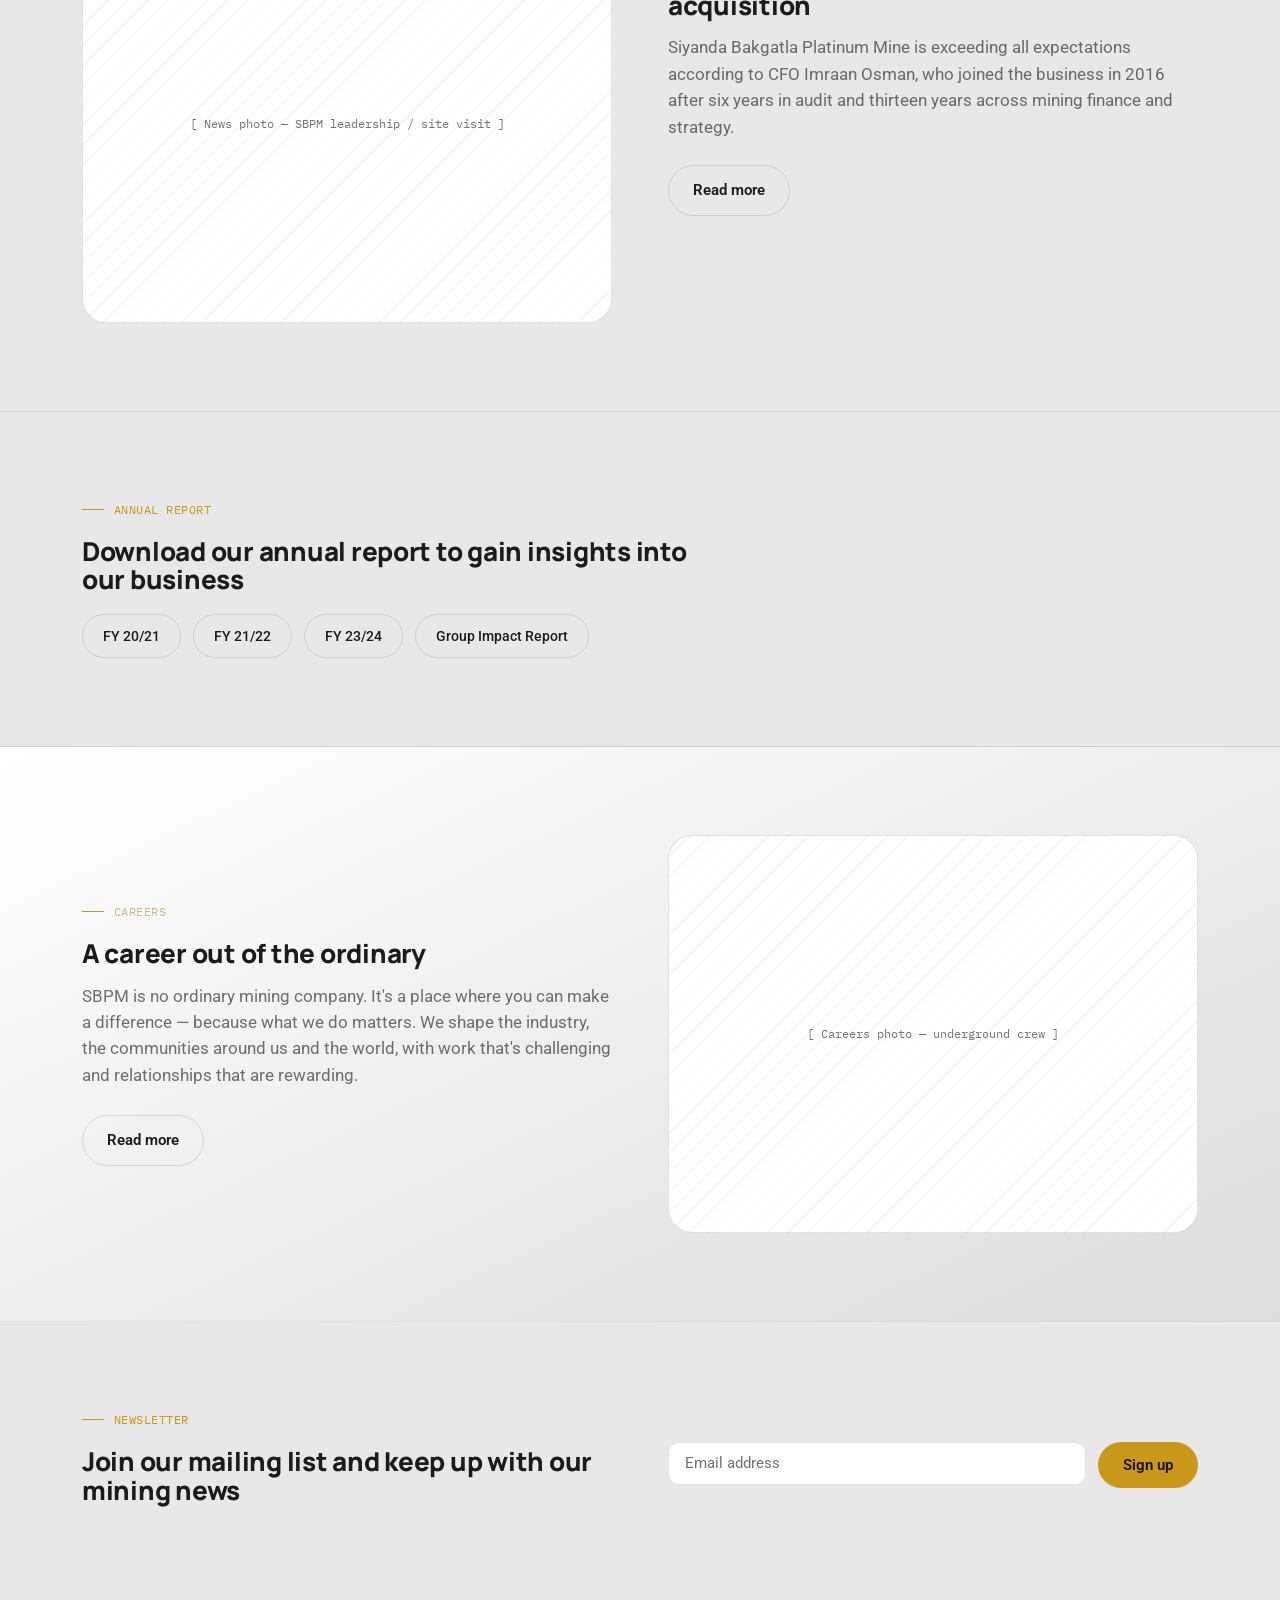
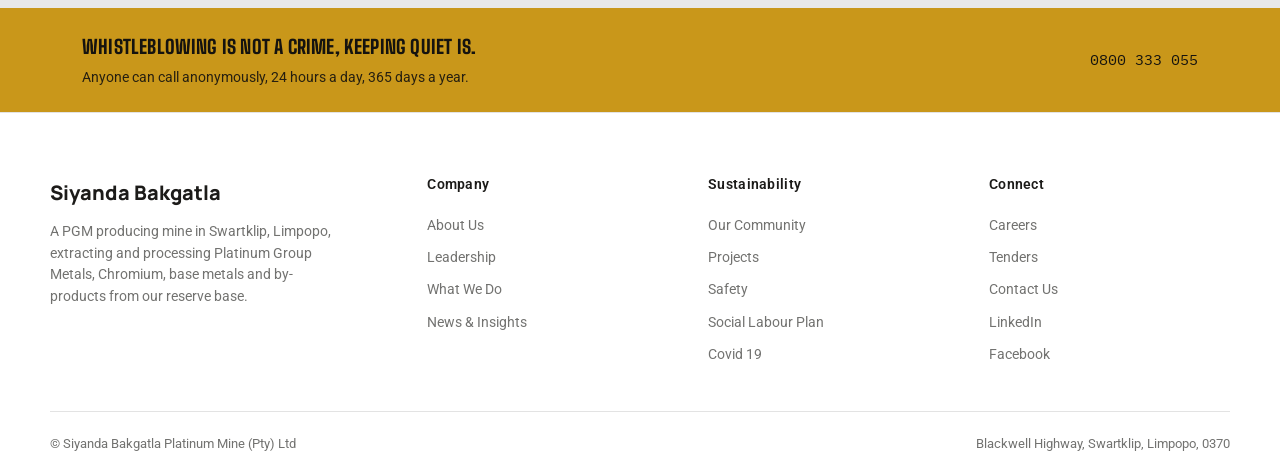
==== commit d6ee0c90: "Make hero photo a background layer behind the text, not its own section Restructures .hero from two " ====
--- a/index.html
+++ b/index.html
@@ -89,6 +89,15 @@
 </script>
 
 <section class="hero" style="padding-top:0;">
+  <div class="hero-figure">[ Hero photo — shaft headgear / open pit, wide crop, dusk light ]</div>
+  <div class="hero-scrim"></div>
+  <div class="hero-badge">
+    <span class="dot"></span> Swartklip, Limpopo
+  </div>
+  <div class="hero-stat-badge">
+    <div class="val">40+</div>
+    <div class="label">Years in operation</div>
+  </div>
   <div class="wrap hero-copy">
     <div class="hero-eyebrow">SIYANDA BAKGATLA PLATINUM MINE — SWARTKLIP, LIMPOPO</div>
     <h1>Leading the future of sustainable mining</h1>
@@ -98,16 +107,6 @@
       <a href="careers.html" class="btn outline">View careers</a>
     </div>
   </div>
-  <div class="hero-figure-wrap">
-    <div class="hero-figure">[ Hero photo — shaft headgear / open pit, wide crop, dusk light ]</div>
-    <div class="hero-badge">
-      <span class="dot"></span> Swartklip, Limpopo
-    </div>
-    <div class="hero-stat-badge">
-      <div class="val">40+</div>
-      <div class="label">Years in operation</div>
-    </div>
-  </div>
 </section>
 
 <div class="stat-strip">
--- a/assets/css/main.css
+++ b/assets/css/main.css
@@ -278,64 +278,74 @@
   .nav-toggle{ display:block; font-family:var(--mono); font-size:12px; border:1px solid var(--amber); color:var(--amber); border-radius:var(--r-pill); padding:8px 16px; background:none; cursor:pointer; }
 }
 
-/* ---------- hero ---------- */
+/* ---------- hero ----------
+   Photo sits behind everything as one background layer (not a
+   section of its own); a scrim keeps the overlaid text legible
+   regardless of theme, so hero text uses fixed light tones rather
+   than the --ink tokens. */
 .hero{
+  --hero-ink: #F5F3EC;
+  --hero-ink-soft: rgba(245,243,236,0.8);
   position:relative;
   border-bottom:var(--edge);
-  padding:64px 0 44px 0;
+  min-height:560px;
+  display:flex; align-items:flex-end;
   overflow:hidden;
 }
-.hero::before{
-  content:'';
-  position:absolute; z-index:0;
-  top:-30%; right:-10%;
-  width:60vw; height:60vw; max-width:900px; max-height:900px;
-  background:radial-gradient(circle, var(--amber-glow) 0%, transparent 68%);
+@media (min-width:860px){
+  .hero{ min-height:680px; }
+}
+
+.hero-figure{
+  position:absolute; inset:0; z-index:0;
+  background:var(--bg-soft);
+  background-image:repeating-linear-gradient(135deg, rgba(237,234,226,0.05) 0 1px, transparent 1px 14px);
+  display:flex; align-items:flex-start; justify-content:flex-start;
+  font-family:var(--mono); font-size:12px; color:rgba(237,234,226,0.4);
+  text-align:left; padding:16px 20px; line-height:1.5;
+}
+.hero-scrim{
+  position:absolute; inset:0; z-index:1;
+  background:linear-gradient(to top, rgba(10,9,7,0.92) 0%, rgba(10,9,7,0.62) 38%, rgba(10,9,7,0.15) 72%, transparent 100%);
   pointer-events:none;
 }
-.hero-copy{ position:relative; z-index:1; max-width:720px; padding-bottom:44px; }
+
+.hero-copy{ position:relative; z-index:2; max-width:720px; padding:56px 0 48px; }
+@media (min-width:860px){
+  .hero-copy{ padding:64px 0 64px; }
+}
 .hero-eyebrow{ font-family:var(--mono); font-size:12.5px; color:var(--amber); margin-bottom:20px; }
 .hero h1{
   font-family:var(--hero-font); font-weight:800; text-transform:uppercase;
   font-size:clamp(30px,4.6vw,52px); line-height:1; letter-spacing:-0.02em;
-  color:var(--ink);
-}
-.hero .lede{ margin-top:22px; font-size:17px; color:var(--ink-soft); max-width:46ch; }
-
-/* full-bleed hero image — the photo carries the section, text stays contained above it */
-.hero-figure-wrap{ position:relative; z-index:1; width:100%; }
-.hero-figure{
-  width:100%; aspect-ratio:21/9; background:var(--bg-soft);
-  background-image:repeating-linear-gradient(135deg, var(--ph-pattern) 0 1px, transparent 1px 14px);
-  border-top:var(--edge); border-bottom:var(--edge);
-  display:flex; align-items:flex-end; justify-content:flex-start;
-  font-family:var(--mono); font-size:12px; color:var(--ink-soft);
-  text-align:left; padding:24px 32px; line-height:1.5;
-}
-@media (max-width:700px){ .hero-figure{ aspect-ratio:4/3.6; } }
+  color:var(--hero-ink);
+}
+.hero .lede{ margin-top:22px; font-size:17px; color:var(--hero-ink-soft); max-width:46ch; }
+.hero .btn.outline{ color:var(--hero-ink); border-color:rgba(245,243,236,0.35); }
+.hero .btn.outline:hover{ background:rgba(245,243,236,0.12); border-color:var(--amber); color:var(--hero-ink); }
 
 .hero-badge{
-  position:absolute; top:24px; right:32px;
+  position:absolute; z-index:2; top:24px; right:32px;
   display:inline-flex; align-items:center; gap:8px;
   padding:9px 16px; border-radius:var(--r-pill);
-  background:rgba(21,19,15,0.72); backdrop-filter:blur(6px);
-  border:1px solid rgba(237,234,226,0.18);
-  font-size:12.5px; font-weight:500; color:var(--ink);
+  background:rgba(21,19,15,0.55); backdrop-filter:blur(6px);
+  border:1px solid rgba(237,234,226,0.22);
+  font-size:12.5px; font-weight:500; color:var(--hero-ink);
 }
 .hero-badge .dot{ width:6px; height:6px; border-radius:50%; background:var(--amber); flex-shrink:0; }
-:root[data-theme="light"] .hero-badge{ background:rgba(255,255,255,0.78); border-color:rgba(28,27,25,0.12); }
 
 .hero-stat-badge{
-  position:absolute; left:32px; bottom:-28px;
+  position:absolute; z-index:2; right:32px; bottom:150px;
   background:var(--amber); color:var(--on-accent);
   border-radius:var(--r-md); padding:18px 24px;
-  box-shadow:0 16px 36px rgba(0,0,0,0.32);
+  box-shadow:0 16px 36px rgba(0,0,0,0.4);
 }
 .hero-stat-badge .val{ font-family:var(--display-heavy); font-weight:800; font-size:30px; line-height:1; }
 .hero-stat-badge .label{ font-family:var(--mono); font-size:11px; margin-top:4px; }
 @media (max-width:700px){
+  .hero{ min-height:560px; }
   .hero-badge{ top:16px; right:16px; }
-  .hero-stat-badge{ left:16px; bottom:-22px; padding:14px 18px; }
+  .hero-stat-badge{ top:16px; left:16px; right:auto; bottom:auto; padding:14px 18px; }
   .hero-stat-badge .val{ font-size:24px; }
 }
 
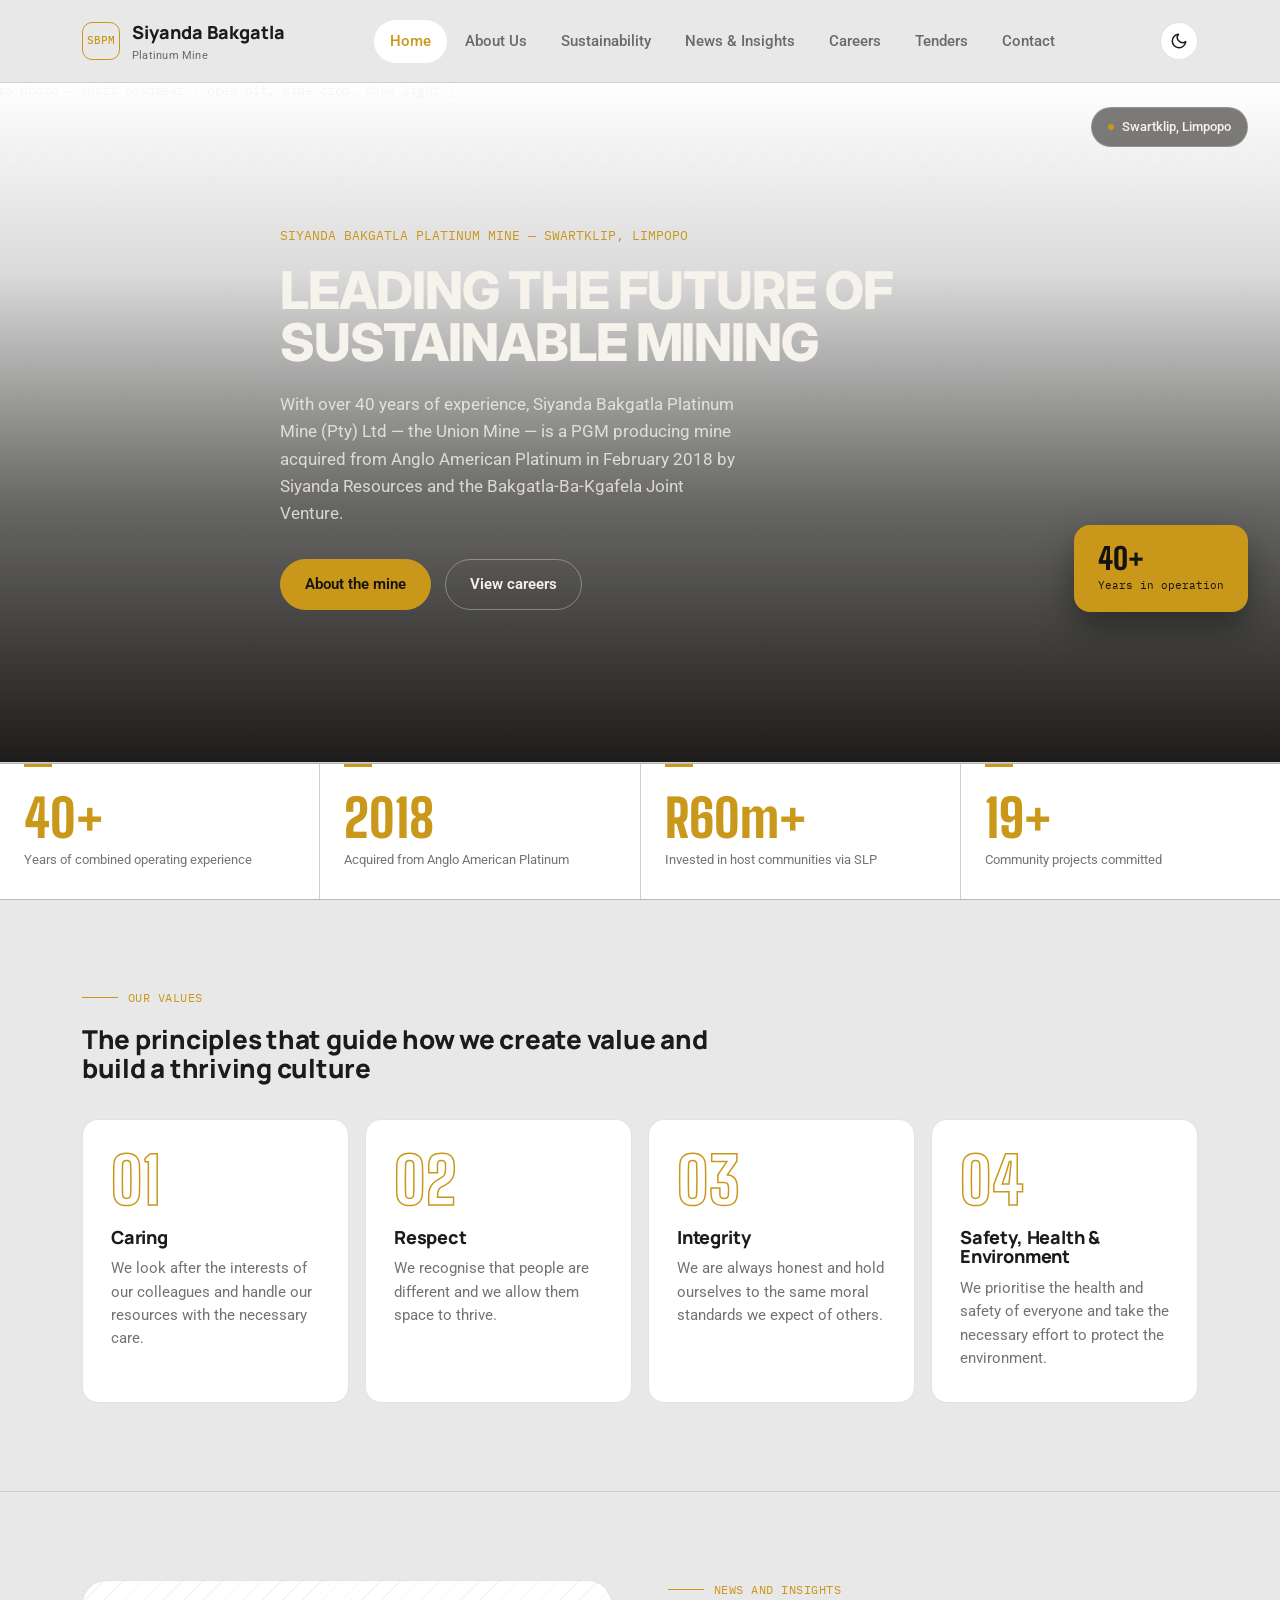
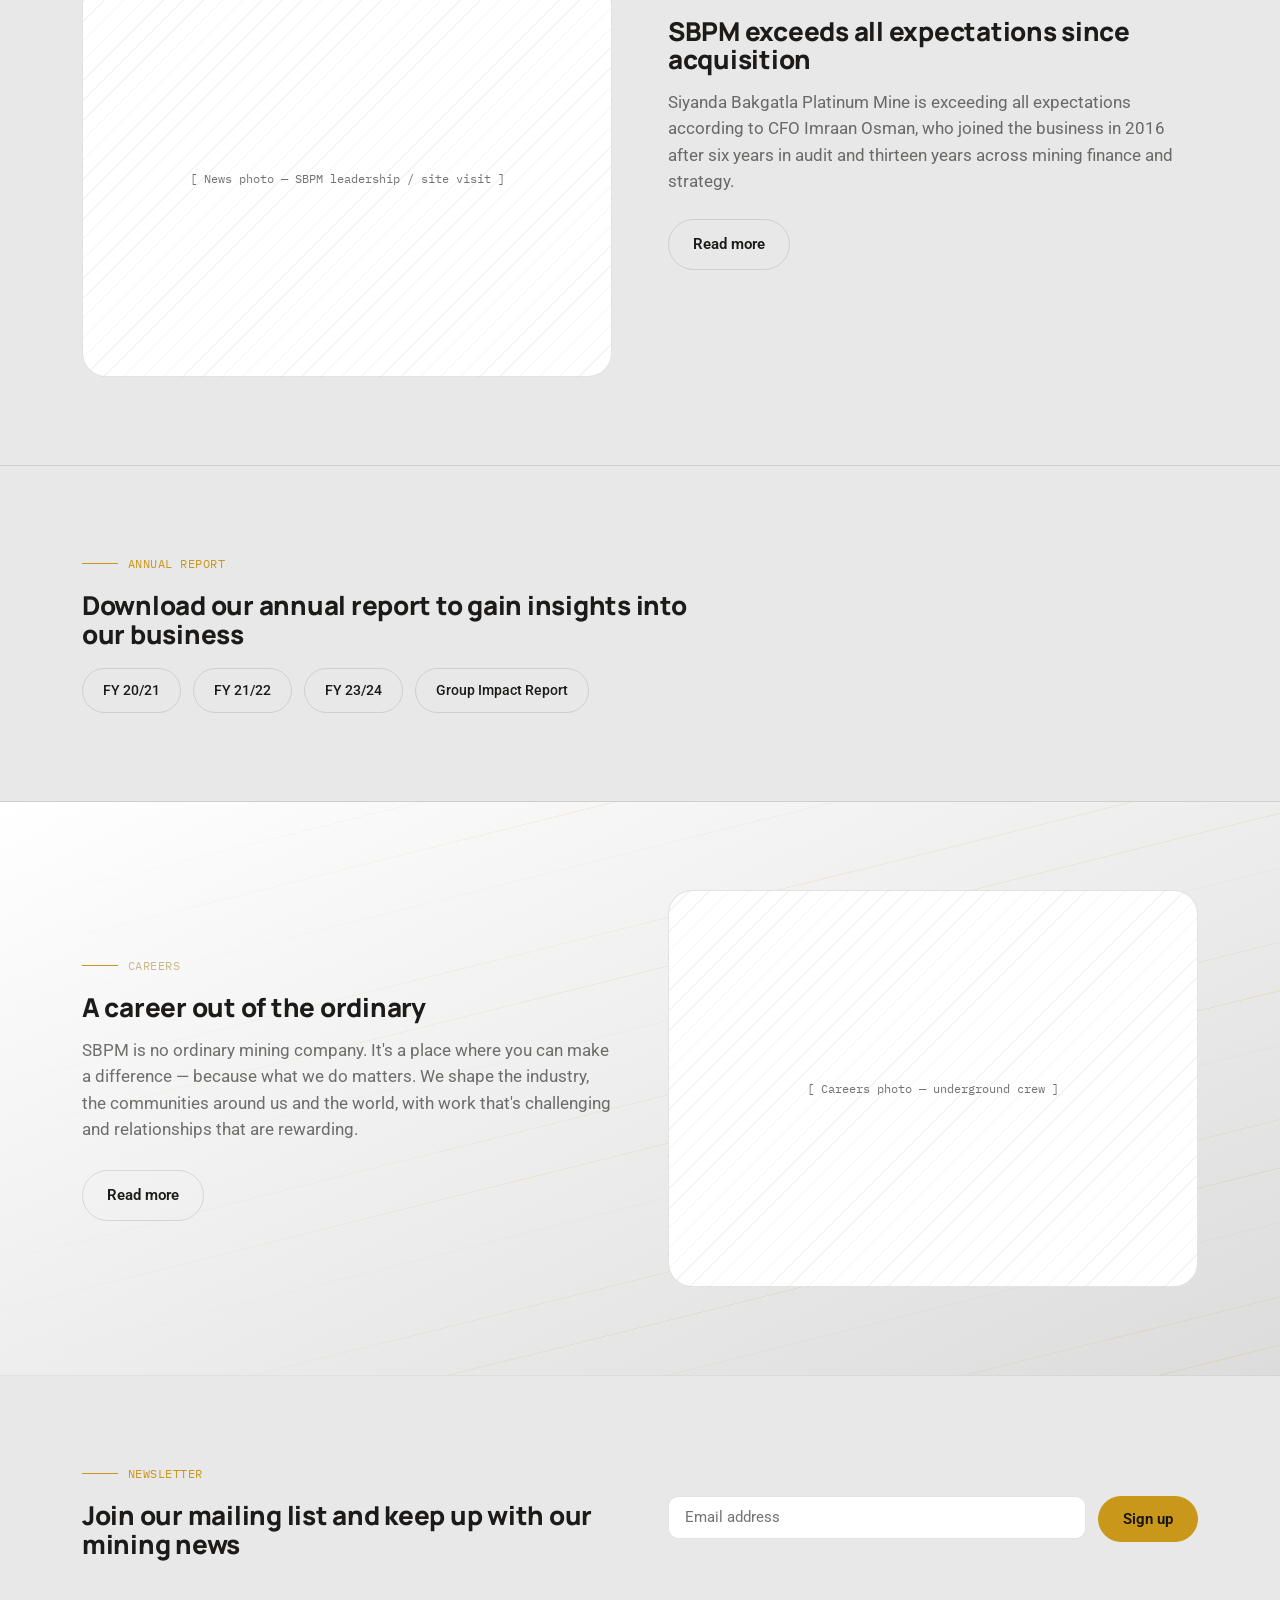
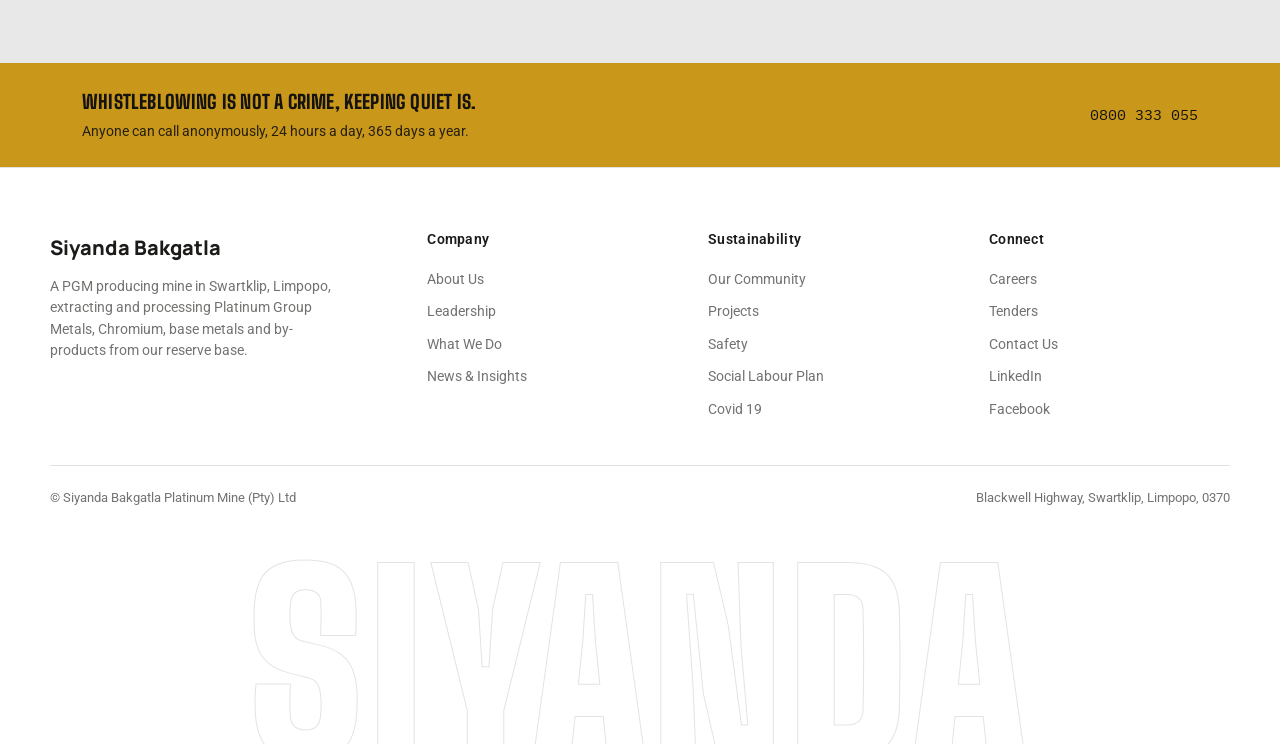
==== commit 9edd5d17: "Add live precious-metal spot price strip to homepage Co-Authored-By: Claude Sonnet 5.5 <noreply@anth" ====
--- a/index.html
+++ b/index.html
@@ -109,6 +109,17 @@
   </div>
 </section>
 
+<div class="price-strip" id="priceStrip" hidden aria-label="Precious metal spot prices">
+  <div class="wrap price-inner">
+    <div class="price-label">Spot prices <span>USD / oz</span></div>
+    <div class="price" data-sym="XPT"><span class="price-code">Pt</span><span class="price-name">Platinum</span><span class="price-val">&ndash;</span></div>
+    <div class="price" data-sym="XPD"><span class="price-code">Pd</span><span class="price-name">Palladium</span><span class="price-val">&ndash;</span></div>
+    <div class="price" data-sym="XAU"><span class="price-code">Au</span><span class="price-name">Gold</span><span class="price-val">&ndash;</span></div>
+    <div class="price" data-sym="XAG"><span class="price-code">Ag</span><span class="price-name">Silver</span><span class="price-val">&ndash;</span></div>
+    <div class="price-time" aria-live="polite"></div>
+  </div>
+</div>
+
 <div class="stat-strip">
   <div class="stat"><div class="val">40+</div><div class="label">Years of combined operating experience</div></div>
   <div class="stat"><div class="val">2018</div><div class="label">Acquired from Anglo American Platinum</div></div>
@@ -251,6 +262,7 @@
   </div>
 </footer>
 
+<script src="assets/js/prices.js"></script>
 <script src="assets/js/site.js"></script>
 </body>
 </html>
--- a/assets/css/main.css
+++ b/assets/css/main.css
@@ -513,3 +513,95 @@
 table.contact-table{ width:100%; border-collapse:collapse; }
 table.contact-table td{ padding:14px 0; border-bottom:var(--edge); vertical-align:top; font-size:14.5px; color:var(--ink); }
 table.contact-table td:first-child{ color:var(--ink-soft); width:42%; }
+
+/* ============================================================
+   DESIGN PASS — signature details
+   Additive layer on the ore-yard system above. Ideas borrowed
+   from the mine itself: reef strata, ore-grade numerals, a
+   survey-peg mark. Motion is entrance-only, ease-out, and is
+   switched off by the reduced-motion rule at the top.
+   ============================================================ */
+
+/* amber selection + keyboard focus, everywhere */
+::selection{ background:var(--amber); color:var(--on-accent); }
+a:focus-visible, button:focus-visible, summary:focus-visible,
+.field input:focus-visible, .field textarea:focus-visible, .field select:focus-visible{
+  outline:2px solid var(--amber); outline-offset:3px; border-radius:var(--r-sm);
+}
+
+/* section mark: the dash grows like a survey line being pulled out */
+.section-mark::before{ width:22px; transition:width .6s ease-out .15s; }
+.reveal:not(.is-visible) .section-mark::before{ width:0; }
+.reveal.is-visible .section-mark::before{ width:36px; }
+
+/* value cards: oversized outlined numerals that fill with ore on hover */
+.cell{ position:relative; overflow:hidden; }
+.cell .num{
+  font-family:var(--display-heavy); font-weight:800;
+  font-size:64px; line-height:0.9; letter-spacing:0.01em;
+  color:transparent; -webkit-text-stroke:1.5px var(--amber);
+  margin-bottom:18px;
+  transition:color .3s ease-out;
+}
+.cell::after{
+  content:''; position:absolute; left:0; bottom:0; height:3px; width:100%;
+  background:var(--amber); transform:scaleX(0); transform-origin:left;
+  transition:transform .35s ease-out;
+}
+@media (hover:hover) and (pointer:fine){
+  .cell:hover .num{ color:var(--amber); }
+  .cell:hover::after{ transform:scaleX(1); }
+}
+
+/* stat strip: a gold peg-mark above each figure, drawn in on reveal */
+.stat{ position:relative; }
+.stat::before{
+  content:''; position:absolute; top:0; left:24px; height:3px; width:28px;
+  background:var(--amber); transform-origin:left;
+  transition:transform .5s ease-out .2s;
+}
+.reveal:not(.is-visible) .stat::before{ transform:scaleX(0); }
+.stat .val{ font-variant-numeric:tabular-nums; font-size:clamp(36px,4.4vw,52px); }
+
+/* CTA band: reef strata — thin angled seams at uneven spacing */
+.band{ position:relative; overflow:hidden; isolation:isolate; }
+.band::before{
+  content:''; position:absolute; inset:-20% -10%; z-index:-1; pointer-events:none;
+  background:
+    repeating-linear-gradient(-14deg,
+      transparent 0 46px, rgba(201,151,26,0.10) 46px 47px,
+      transparent 47px 118px, rgba(201,151,26,0.06) 118px 119px,
+      transparent 119px 171px, rgba(201,151,26,0.12) 171px 172px);
+  -webkit-mask-image:linear-gradient(100deg, transparent 5%, #000 55%);
+          mask-image:linear-gradient(100deg, transparent 5%, #000 55%);
+}
+
+/* footer: the mine's name, large and outlined, as the last thing you see */
+footer.site-footer{ position:relative; overflow:hidden; }
+footer.site-footer::after{
+  content:'SIYANDA' / '';
+  display:block; text-align:center; pointer-events:none; user-select:none;
+  font-family:var(--display-heavy); font-weight:900;
+  font-size:clamp(88px,19vw,260px); line-height:0.78;
+  letter-spacing:0.02em; color:transparent;
+  -webkit-text-stroke:1px var(--line);
+  margin-top:24px; transform:translateY(8%);
+}
+
+/* hero photo: slow push-in so a still image feels alive (transform only) */
+@keyframes hero-push{ from{ transform:scale(1); } to{ transform:scale(1.07); } }
+.hero{ overflow:hidden; }
+.hero-figure{ animation:hero-push 28s ease-out forwards; transform-origin:60% 40%; }
+
+/* ---------- commodity price strip (homepage) ---------- */
+.price-strip{ background:var(--bg); border-bottom:var(--edge); }
+.price-inner{ display:flex; align-items:center; gap:36px; padding-top:14px; padding-bottom:14px; overflow-x:auto; scrollbar-width:none; }
+.price-inner::-webkit-scrollbar{ display:none; }
+.price-label{ font-family:var(--mono); font-size:12px; color:var(--amber); white-space:nowrap; display:flex; flex-direction:column; line-height:1.3; }
+.price-label span{ color:var(--ink-soft); font-size:11px; }
+.price{ display:flex; align-items:baseline; gap:10px; white-space:nowrap; }
+.price-code{ font-family:var(--display-heavy); font-weight:800; font-size:20px; color:var(--amber); }
+.price-name{ font-size:13px; color:var(--ink-soft); }
+.price-val{ font-family:var(--mono); font-size:15px; font-weight:500; color:var(--ink); font-variant-numeric:tabular-nums; }
+.price-time{ margin-left:auto; font-family:var(--mono); font-size:11px; color:var(--ink-soft); white-space:nowrap; }
+@media (max-width:700px){ .price-inner{ gap:24px; } .price-name{ display:none; } }
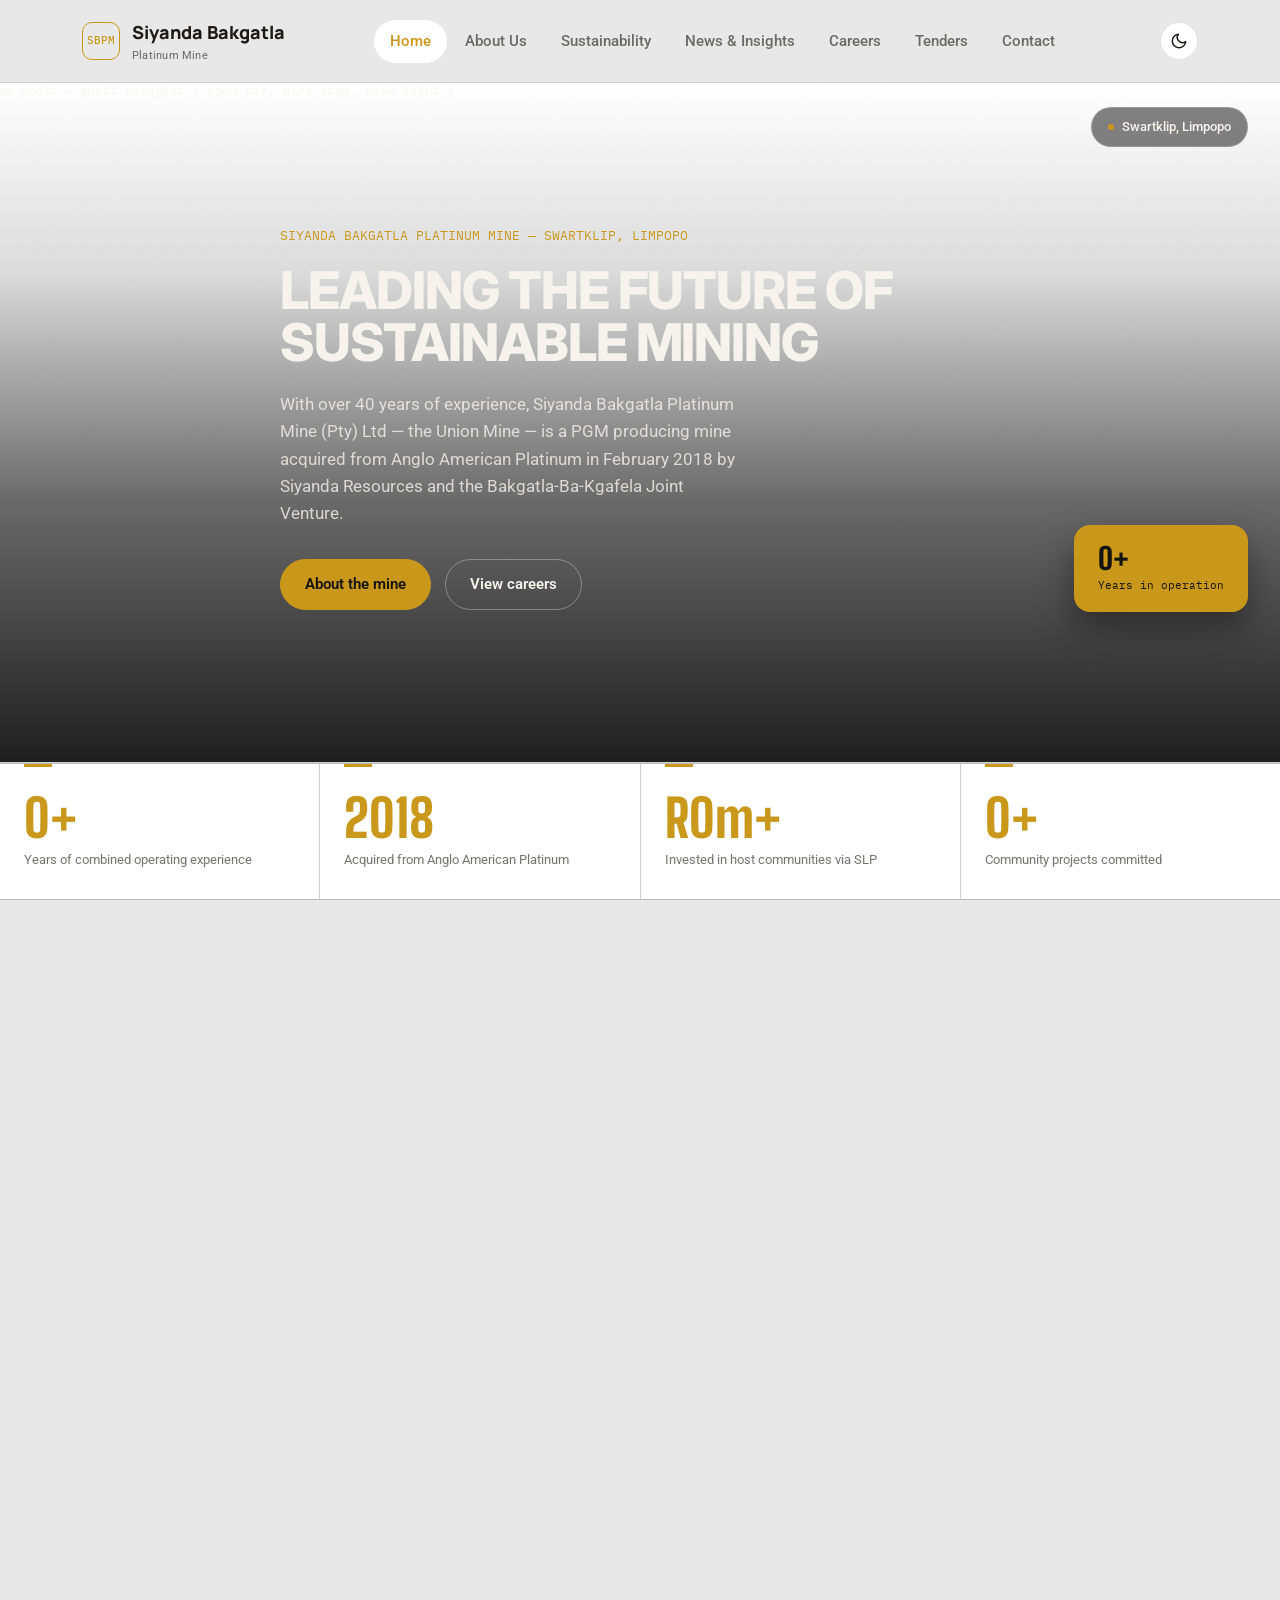
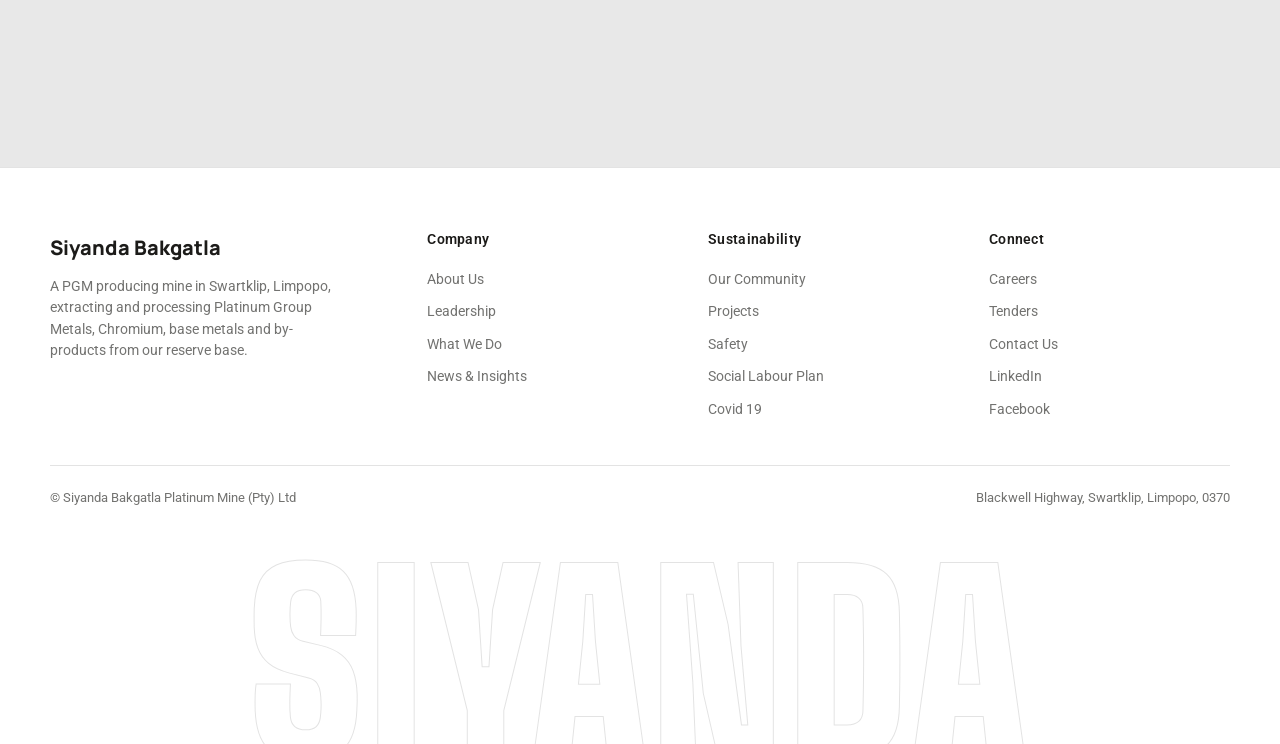
==== commit 4186f3f5: "Add scroll-fill, goo, logo intro and a spring theme toggle Four motion-web-design techniques, vanill" ====
--- a/index.html
+++ b/index.html
@@ -14,9 +14,29 @@
   }catch(e){}
 })();
 </script>
+<script>
+(function(){
+  // Logo intro: once per session, never under reduced motion (see .intro in main.css / site.js)
+  try{
+    var reduce = window.matchMedia && window.matchMedia('(prefers-reduced-motion: reduce)').matches;
+    if(!reduce && !sessionStorage.getItem('sbpm-intro')){
+      document.documentElement.classList.add('intro-on');
+      sessionStorage.setItem('sbpm-intro', '1');
+    }
+  }catch(e){}
+})();
+</script>
 <link rel="stylesheet" href="assets/css/main.css">
 </head>
 <body>
+
+<div class="intro" aria-hidden="true">
+  <div class="intro-stage">
+    <svg class="intro-ring" viewBox="0 0 150 150"><circle cx="75" cy="75" r="72"/></svg>
+    <div class="intro-word" data-text="SIYANDA"><span class="intro-c" style="--n:0"><i>S</i></span><span class="intro-c" style="--n:1"><i>I</i></span><span class="intro-c" style="--n:2"><i>Y</i></span><span class="intro-c" style="--n:3"><i>A</i></span><span class="intro-c" style="--n:4"><i>N</i></span><span class="intro-c" style="--n:5"><i>D</i></span><span class="intro-c" style="--n:6"><i>A</i></span></div>
+    <div class="intro-sub"><span>Bakgatla Platinum Mine</span></div>
+  </div>
+</div>
 
 <header class="site-header">
   <div class="header-bar">
@@ -109,17 +129,6 @@
   </div>
 </section>
 
-<div class="price-strip" id="priceStrip" hidden aria-label="Precious metal spot prices">
-  <div class="wrap price-inner">
-    <div class="price-label">Spot prices <span>USD / oz</span></div>
-    <div class="price" data-sym="XPT"><span class="price-code">Pt</span><span class="price-name">Platinum</span><span class="price-val">&ndash;</span></div>
-    <div class="price" data-sym="XPD"><span class="price-code">Pd</span><span class="price-name">Palladium</span><span class="price-val">&ndash;</span></div>
-    <div class="price" data-sym="XAU"><span class="price-code">Au</span><span class="price-name">Gold</span><span class="price-val">&ndash;</span></div>
-    <div class="price" data-sym="XAG"><span class="price-code">Ag</span><span class="price-name">Silver</span><span class="price-val">&ndash;</span></div>
-    <div class="price-time" aria-live="polite"></div>
-  </div>
-</div>
-
 <div class="stat-strip">
   <div class="stat"><div class="val">40+</div><div class="label">Years of combined operating experience</div></div>
   <div class="stat"><div class="val">2018</div><div class="label">Acquired from Anglo American Platinum</div></div>
@@ -130,7 +139,7 @@
 <section>
   <div class="wrap">
     <div class="section-mark">OUR VALUES</div>
-    <h2 class="kicker" style="max-width:38ch;">The principles that guide how we create value and build a thriving culture</h2>
+    <h2 class="kicker" data-scroll-fill style="max-width:38ch;">The principles that guide how we create value and build a thriving culture</h2>
   </div>
   <div class="wrap" style="margin-top:36px;">
     <div class="grid-4">
@@ -262,7 +271,6 @@
   </div>
 </footer>
 
-<script src="assets/js/prices.js"></script>
 <script src="assets/js/site.js"></script>
 </body>
 </html>
--- a/assets/css/main.css
+++ b/assets/css/main.css
@@ -11,9 +11,9 @@
 @import url('https://fonts.googleapis.com/css2?family=Big+Shoulders:wght@700;800;900&family=Inter:wght@700;800;900&family=Manrope:wght@500;600;700;800&family=Roboto:wght@400;500;600&family=IBM+Plex+Mono:wght@500&display=swap');
 
 :root{
-  --bg:          #15130F;
-  --bg-soft:     #211D16;
-  --bg-softer:   #2A2419;
+  --bg:          #2A2A2A;
+  --bg-soft:     #343434;
+  --bg-softer:   #3D3D3D;
   --panel:       #FAF9F6;
   --ink:         #EDEAE2;
   --ink-soft:    rgba(237,234,226,0.62);
@@ -21,7 +21,7 @@
   --ink-soft-on-light: #514E47;
   --line:        rgba(237,234,226,0.14);
   --line-on-light:     #C7C0B2;
-  --header-bg:   rgba(21,19,15,0.92);
+  --header-bg:   rgba(42,42,42,0.92);
   --ph-pattern:  rgba(237,234,226,0.05);
   --amber:       #C9971A;
   --amber-deep:  #9C7412;
@@ -131,6 +131,33 @@
   opacity:1; transform:none; transition-delay:160ms;
 }
 
+/* headline line-reveal (site.js splits h1 into masked lines): each line
+   rises out of its own mask, expo-out, staggered. Heading copy waits
+   until the lines have mostly landed. */
+.hero.is-visible .lede, .page-head.is-visible .lede{ transition-delay:380ms; }
+
+.reveal h1[data-split], .reveal.is-visible h1[data-split]{
+  opacity:0; transform:none; transition:none;
+}
+.reveal h1[data-split="ready"], .reveal.is-visible h1[data-split="ready"]{ opacity:1; }
+
+.m-word{ display:inline-block; }
+/* flex column: stops the mask's negative margins collapsing through the
+   heading, so split and restored headings are exactly the same height */
+.m-lines{ display:flex; flex-direction:column; }
+.m-line{ display:block; }
+.m-line{ overflow:hidden; padding:.08em 0 .14em; margin:-.08em 0 -.14em; }
+.m-line-inner{
+  display:block; transform:translateY(115%) rotate(4deg); transform-origin:0 100%;
+  transition:transform 1.1s cubic-bezier(0.19, 1, 0.22, 1);
+  transition-delay:calc(var(--i, 0) * 110ms + 100ms);
+}
+.m-play .m-line-inner{ transform:none; }
+.m-sr{
+  position:absolute; width:1px; height:1px; overflow:hidden;
+  clip:rect(0 0 0 0); clip-path:inset(50%); white-space:nowrap;
+}
+
 .site-header,
 .cell, .element, .stat, .person, .band, footer.site-footer, .tipoff,
 .ph, .hero-figure, .dropdown,
@@ -148,7 +175,7 @@
 .doc-list a{ transition:background-color .25s ease, border-color .25s ease, color .25s ease, transform .15s ease; }
 
 nav.primary > .nav-item > a, .dropdown a{ transition:background-color .2s ease, color .2s ease; }
-.theme-toggle{ transition:border-color .2s ease, color .2s ease; }
+.theme-toggle{ transition:border-color .2s ease, color .2s ease, transform .45s cubic-bezier(0.34, 1.56, 0.64, 1); }
 
 /* Hover-only lift/color effects — gated so a tap on touch devices
    can't leave an element stuck in its hover state. */
@@ -253,8 +280,9 @@
 .theme-toggle svg{
   position:absolute; top:50%; left:50%;
   margin:-9px 0 0 -9px;
-  transition:opacity .25s ease-out, transform .25s ease-out;
-}
+  transition:opacity .2s ease-out, transform .55s cubic-bezier(0.34, 1.56, 0.64, 1);
+}
+.theme-toggle:active{ transform:scale(0.9); }
 html[data-theme="light"] .theme-toggle .icon-sun{ opacity:0; transform:rotate(-40deg) scale(0.7); }
 html:not([data-theme="light"]) .theme-toggle .icon-moon{ opacity:0; transform:rotate(40deg) scale(0.7); }
 
@@ -306,13 +334,18 @@
 }
 .hero-scrim{
   position:absolute; inset:0; z-index:1;
-  background:linear-gradient(to top, rgba(10,9,7,0.92) 0%, rgba(10,9,7,0.62) 38%, rgba(10,9,7,0.15) 72%, transparent 100%);
+  background:linear-gradient(to top, rgba(12,12,12,0.92) 0%, rgba(12,12,12,0.62) 38%, rgba(12,12,12,0.15) 72%, transparent 100%);
   pointer-events:none;
 }
 
-.hero-copy{ position:relative; z-index:2; max-width:720px; padding:56px 0 48px; }
+.hero-copy{ position:relative; z-index:2; width:100%; max-width:720px; padding:56px 0 48px; }
 @media (min-width:860px){
   .hero-copy{ padding:64px 0 64px; }
+}
+/* below the 720px copy width the block fills the screen: it needs its own side
+   gutter, and top clearance so the corner badges never sit on the eyebrow */
+@media (max-width:720px){
+  .hero-copy{ padding-left:20px; padding-right:20px; padding-top:112px; }
 }
 .hero-eyebrow{ font-family:var(--mono); font-size:12.5px; color:var(--amber); margin-bottom:20px; }
 .hero h1{
@@ -328,7 +361,7 @@
   position:absolute; z-index:2; top:24px; right:32px;
   display:inline-flex; align-items:center; gap:8px;
   padding:9px 16px; border-radius:var(--r-pill);
-  background:rgba(21,19,15,0.55); backdrop-filter:blur(6px);
+  background:rgba(30,30,30,0.55); backdrop-filter:blur(6px);
   border:1px solid rgba(237,234,226,0.22);
   font-size:12.5px; font-weight:500; color:var(--hero-ink);
 }
@@ -593,15 +626,99 @@
 .hero{ overflow:hidden; }
 .hero-figure{ animation:hero-push 28s ease-out forwards; transform-origin:60% 40%; }
 
-/* ---------- commodity price strip (homepage) ---------- */
-.price-strip{ background:var(--bg); border-bottom:var(--edge); }
-.price-inner{ display:flex; align-items:center; gap:36px; padding-top:14px; padding-bottom:14px; overflow-x:auto; scrollbar-width:none; }
-.price-inner::-webkit-scrollbar{ display:none; }
-.price-label{ font-family:var(--mono); font-size:12px; color:var(--amber); white-space:nowrap; display:flex; flex-direction:column; line-height:1.3; }
-.price-label span{ color:var(--ink-soft); font-size:11px; }
-.price{ display:flex; align-items:baseline; gap:10px; white-space:nowrap; }
-.price-code{ font-family:var(--display-heavy); font-weight:800; font-size:20px; color:var(--amber); }
-.price-name{ font-size:13px; color:var(--ink-soft); }
-.price-val{ font-family:var(--mono); font-size:15px; font-weight:500; color:var(--ink); font-variant-numeric:tabular-nums; }
-.price-time{ margin-left:auto; font-family:var(--mono); font-size:11px; color:var(--ink-soft); white-space:nowrap; }
-@media (max-width:700px){ .price-inner{ gap:24px; } .price-name{ display:none; } }
+
+/* ============================================================
+   MOTION PASS 2 — scroll-fill, goo, logo intro
+   (motion-web-design techniques, vanilla). Everything here is
+   created or started by site.js and is skipped entirely under
+   prefers-reduced-motion.
+   ============================================================ */
+
+/* scroll-fill: words light up as the paragraph scrolls through view */
+.m-fw{ opacity:0.16; }
+
+/* goo: drifting gold blobs fused by an SVG threshold filter, behind a band */
+.goo{
+  position:absolute; inset:0; z-index:-1; overflow:hidden; pointer-events:none;
+  filter:url(#m-goo); opacity:0.2;
+}
+.goo i{
+  position:absolute; border-radius:50%; background:var(--amber);
+  width:var(--s); height:var(--s); left:var(--x); top:var(--y);
+  animation:goo-drift var(--d) cubic-bezier(0.37, 0, 0.63, 1) var(--o) infinite alternate;
+}
+.goo i.goo-follow{ animation:none; transform:translate(-50%, -50%); will-change:transform; }
+.goo:not(.is-live) i{ animation-play-state:paused; }
+@keyframes goo-drift{
+  from{ transform:translate(0, 0) scale(1); }
+  to{ transform:translate(var(--dx), var(--dy)) scale(1.18); }
+}
+.m-svg-defs{ position:absolute; width:0; height:0; overflow:hidden; }
+
+/* logo intro: once per session, homepage only. Pure CSS timeline; site.js
+   only ends it early (click / Esc) or lifts it at the end. The overlay is
+   always charcoal so the RGB split reads regardless of theme, and a CSS
+   failsafe hides it even if the script never runs. */
+.intro{ display:none; }
+html.intro-on .intro{
+  display:grid; place-items:center; position:fixed; inset:0; z-index:300;
+  background:#2A2A2A; color:#EDEAE2; cursor:pointer;
+  animation:intro-failsafe .4s linear 4.4s forwards;
+}
+html.intro-on .intro.is-exiting{
+  animation:none; transform:translateY(-100%);
+  transition:transform .75s cubic-bezier(0.19, 1, 0.22, 1);
+}
+@keyframes intro-failsafe{ to{ opacity:0; visibility:hidden; pointer-events:none; } }
+
+.intro-stage{ position:relative; display:grid; justify-items:center; gap:18px; }
+.intro-ring{
+  position:absolute; left:50%; top:50%; width:150px; height:150px; margin:-75px 0 0 -75px;
+  opacity:0; animation:intro-ring .85s both;
+}
+.intro-ring circle{ fill:none; stroke:#C9971A; stroke-width:2; }
+@keyframes intro-ring{
+  0%  { transform:scale(.2); opacity:0; animation-timing-function:cubic-bezier(0.19, 1, 0.22, 1); }
+  45% { transform:scale(1);  opacity:1; animation-timing-function:cubic-bezier(0.95, 0.05, 0.795, 0.035); }
+  100%{ transform:scale(0);  opacity:0; }
+}
+
+.intro-word{
+  position:relative; display:flex; font-family:var(--display-heavy); font-weight:900;
+  font-size:clamp(56px, 13vw, 132px); line-height:1; letter-spacing:.04em; text-transform:uppercase;
+}
+.intro-c{ display:block; overflow:hidden; padding:.06em 0 .12em; margin:-.06em 0 -.12em; }
+.intro-c i{
+  display:block; font-style:normal; transform:translateY(115%);
+  animation:intro-rise .75s cubic-bezier(0.19, 1, 0.22, 1) calc(.45s + var(--n) * 40ms) forwards;
+}
+@keyframes intro-rise{ to{ transform:none; } }
+
+/* RGB split: red and cyan copies jitter with decaying amplitude, then settle */
+.intro-word::before, .intro-word::after{
+  content:attr(data-text); position:absolute; inset:0; display:flex;
+  letter-spacing:inherit; mix-blend-mode:screen; opacity:0; pointer-events:none;
+  animation:intro-glitch .55s steps(1, end) 1s forwards;
+}
+.intro-word::before{ color:#ff2d55; }
+.intro-word::after{ color:#00e5ff; animation-name:intro-glitch-b; }
+@keyframes intro-glitch{
+  0%{ opacity:.9; transform:translate(7px,-2px); } 15%{ transform:translate(-6px,3px); }
+  30%{ transform:translate(4px,0); } 45%{ transform:translate(-3px,-1px); }
+  60%{ transform:translate(2px,1px); } 80%{ transform:translate(-1px,0); }
+  100%{ opacity:0; transform:none; }
+}
+@keyframes intro-glitch-b{
+  0%{ opacity:.9; transform:translate(-7px,2px); } 15%{ transform:translate(6px,-3px); }
+  30%{ transform:translate(-4px,0); } 45%{ transform:translate(3px,1px); }
+  60%{ transform:translate(-2px,-1px); } 80%{ transform:translate(1px,0); }
+  100%{ opacity:0; transform:none; }
+}
+
+.intro-sub{ overflow:hidden; padding:.2em 0; margin:-.2em 0; }
+.intro-sub span{
+  display:block; font-family:var(--mono); font-size:clamp(11px, 1.6vw, 14px);
+  letter-spacing:.32em; text-transform:uppercase; color:#C9971A;
+  transform:translateY(130%);
+  animation:intro-rise .7s cubic-bezier(0.19, 1, 0.22, 1) 1.1s forwards;
+}
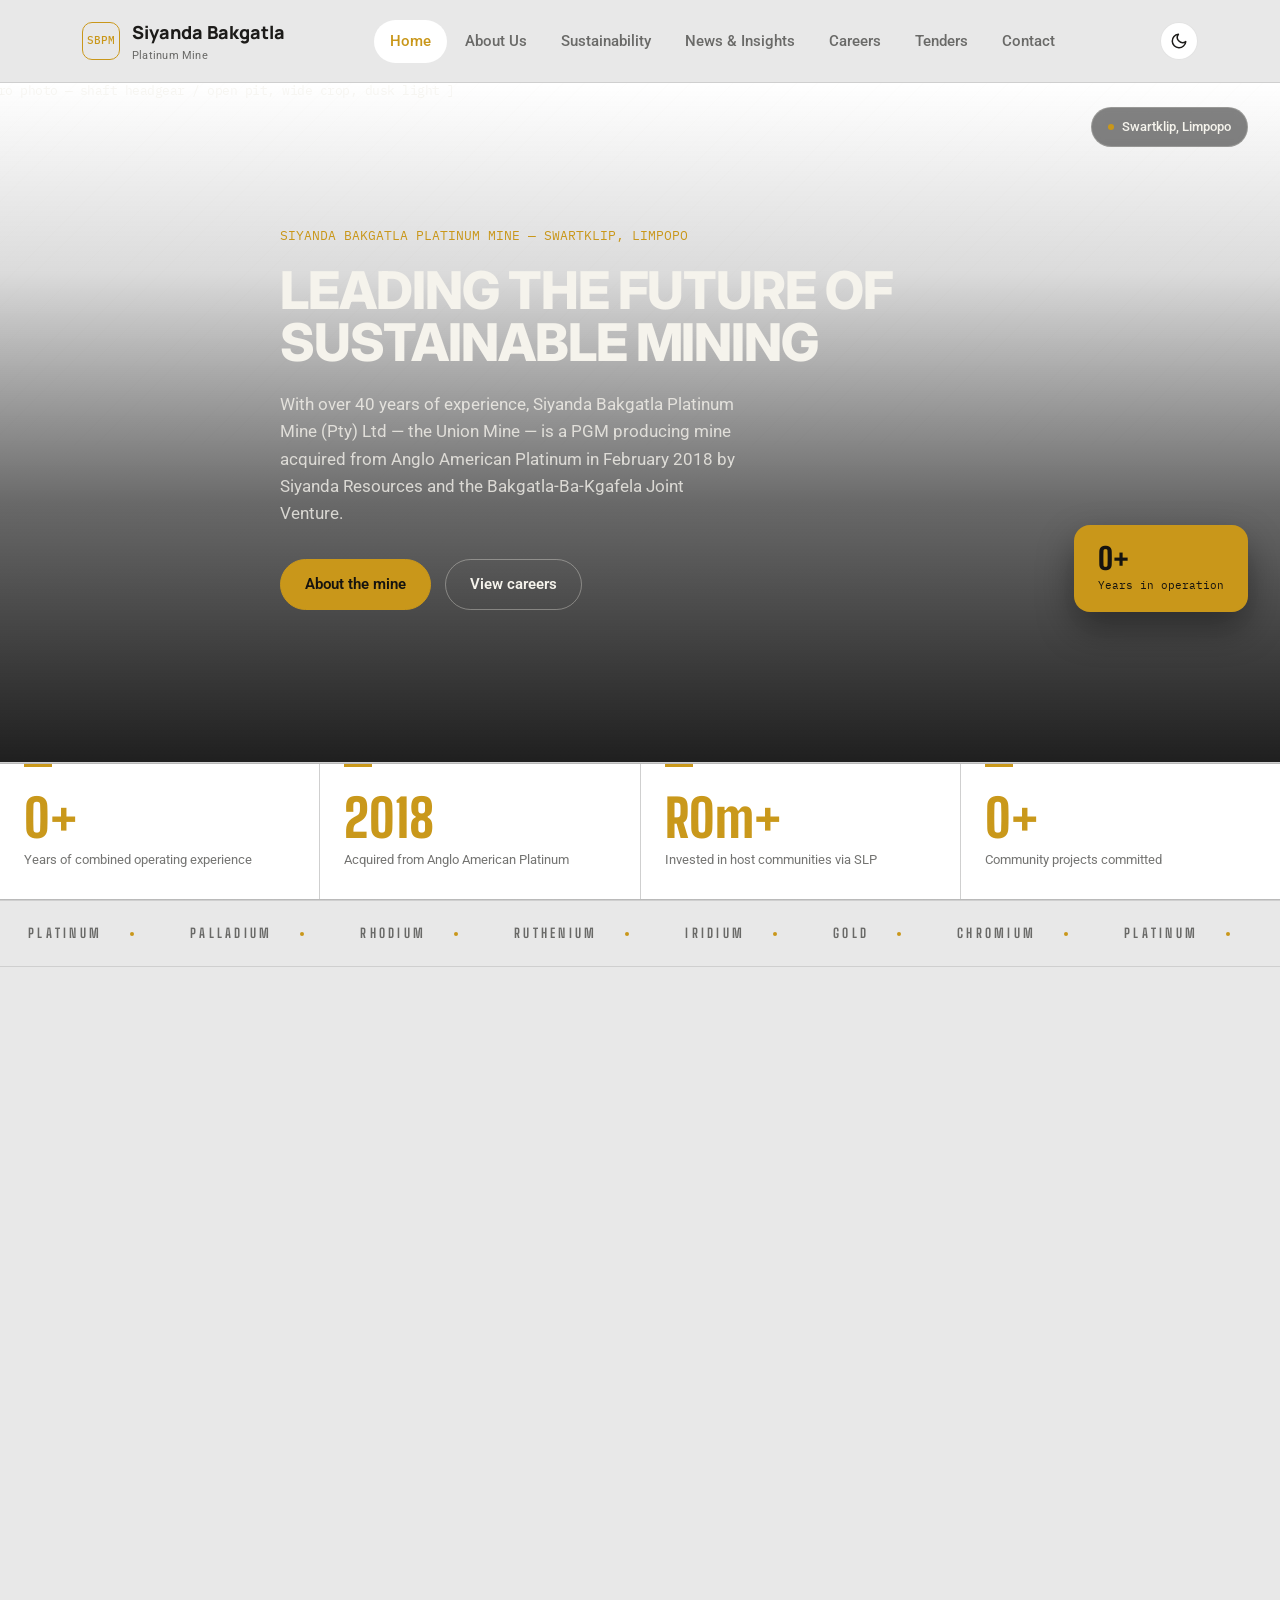
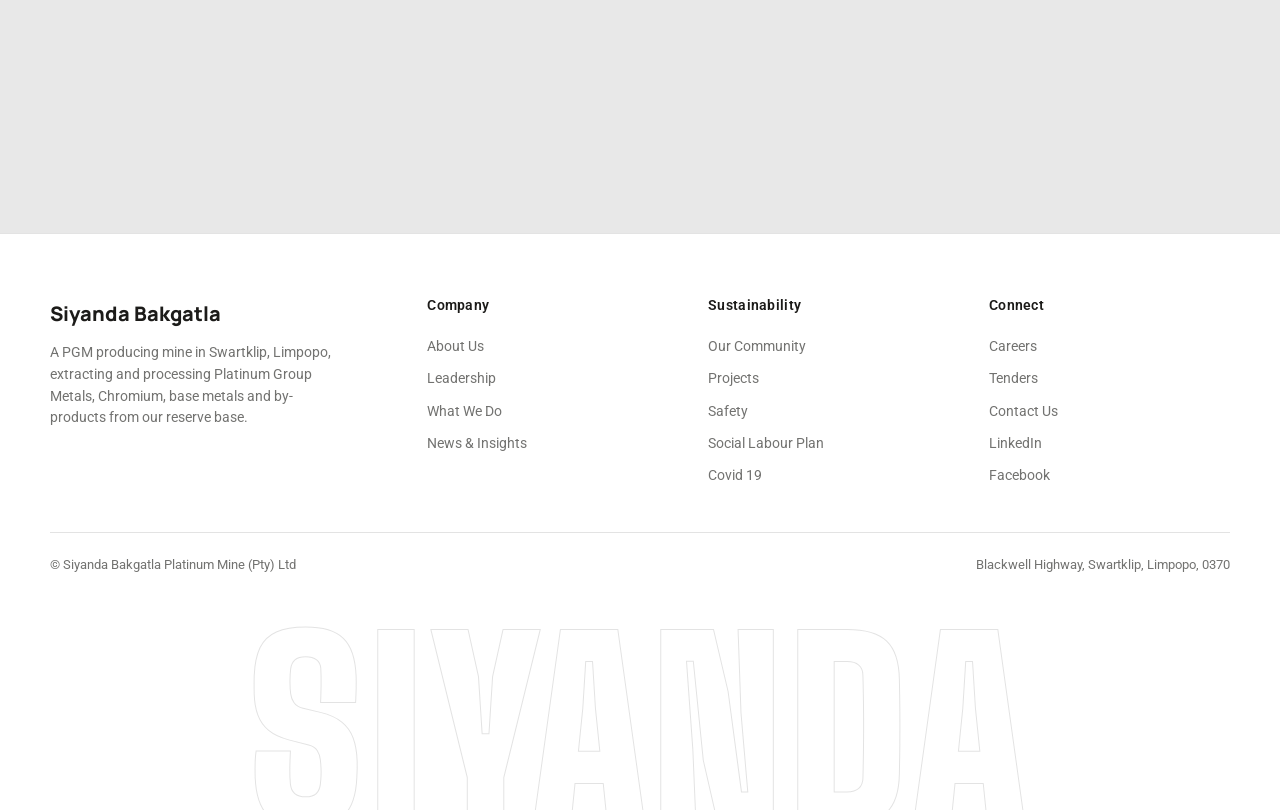
==== commit 884d0286: "Add precious metals marquee strip below the homepage stat strip Slow looping strip of the metals the" ====
--- a/index.html
+++ b/index.html
@@ -136,6 +136,32 @@
   <div class="stat"><div class="val">19+</div><div class="label">Community projects committed</div></div>
 </div>
 
+<!-- Precious metals strip -->
+<div class="marquee-section" role="group" aria-label="Metals we produce">
+  <div class="marquee-track">
+    <!-- Group 1 -->
+    <div class="marquee-group">
+      <div class="marquee-item"><span>Platinum</span><div class="marquee-dot"></div></div>
+      <div class="marquee-item"><span>Palladium</span><div class="marquee-dot"></div></div>
+      <div class="marquee-item"><span>Rhodium</span><div class="marquee-dot"></div></div>
+      <div class="marquee-item"><span>Ruthenium</span><div class="marquee-dot"></div></div>
+      <div class="marquee-item"><span>Iridium</span><div class="marquee-dot"></div></div>
+      <div class="marquee-item"><span>Gold</span><div class="marquee-dot"></div></div>
+      <div class="marquee-item"><span>Chromium</span><div class="marquee-dot"></div></div>
+    </div>
+    <!-- Group 2: exact duplicate, hidden from screen readers; makes the -50% loop seamless -->
+    <div class="marquee-group" aria-hidden="true">
+      <div class="marquee-item"><span>Platinum</span><div class="marquee-dot"></div></div>
+      <div class="marquee-item"><span>Palladium</span><div class="marquee-dot"></div></div>
+      <div class="marquee-item"><span>Rhodium</span><div class="marquee-dot"></div></div>
+      <div class="marquee-item"><span>Ruthenium</span><div class="marquee-dot"></div></div>
+      <div class="marquee-item"><span>Iridium</span><div class="marquee-dot"></div></div>
+      <div class="marquee-item"><span>Gold</span><div class="marquee-dot"></div></div>
+      <div class="marquee-item"><span>Chromium</span><div class="marquee-dot"></div></div>
+    </div>
+  </div>
+</div>
+
 <section>
   <div class="wrap">
     <div class="section-mark">OUR VALUES</div>
--- a/assets/css/main.css
+++ b/assets/css/main.css
@@ -722,3 +722,49 @@
   transform:translateY(130%);
   animation:intro-rise .7s cubic-bezier(0.19, 1, 0.22, 1) 1.1s forwards;
 }
+
+
+/* ============================================================
+   Metals strip — a slow marquee of what the mine produces.
+   Mapped onto the site tokens: gold = --amber, text = --ink-soft,
+   rules = --line, ground = --bg (so it follows the light/dark theme).
+   The duplicate group makes the -50% loop seamless.
+   ============================================================ */
+.marquee-section{
+  overflow:hidden;
+  border-top:1px solid var(--line);
+  border-bottom:1px solid var(--line);
+  padding:22px 0;
+  background:var(--bg);
+  user-select:none;
+}
+.marquee-track{
+  display:flex;
+  width:max-content;
+  animation:marqueeScroll 28s linear infinite;
+}
+.marquee-track:hover{ animation-play-state:paused; }
+.marquee-group{ display:flex; flex-shrink:0; }
+.marquee-item{
+  display:flex; align-items:center; gap:28px;
+  padding:0 28px;
+  font-family:var(--display-heavy);
+  font-weight:600;
+  font-size:13px;
+  letter-spacing:.25em;
+  text-transform:uppercase;
+  color:var(--ink-soft);
+  white-space:nowrap;
+  flex-shrink:0;
+}
+.marquee-dot{ width:4px; height:4px; background:var(--amber); border-radius:50%; flex-shrink:0; }
+
+@keyframes marqueeScroll{
+  from{ transform:translateX(0); }
+  to{ transform:translateX(-50%); }
+}
+
+@media (prefers-reduced-motion: reduce){
+  .marquee-track{ animation:none; flex-wrap:wrap; width:auto; }
+  .marquee-group[aria-hidden="true"]{ display:none; }
+}
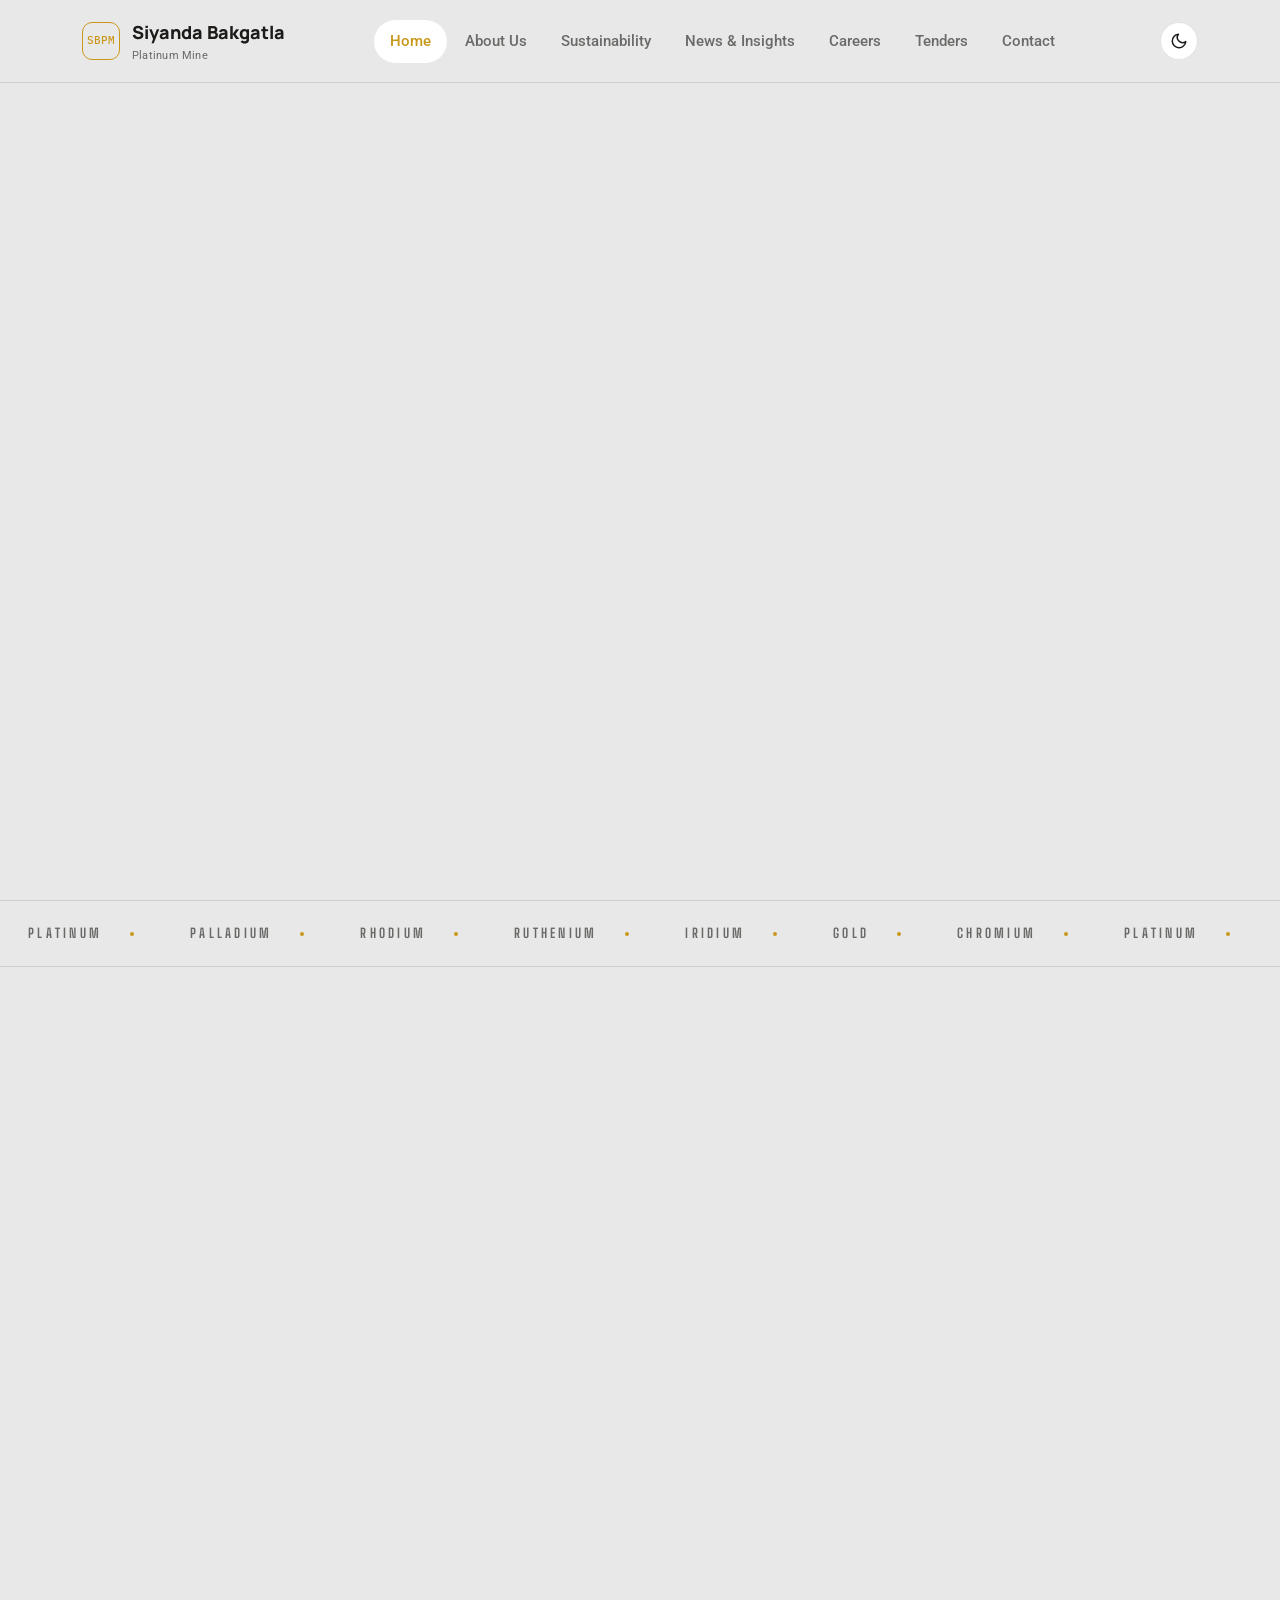
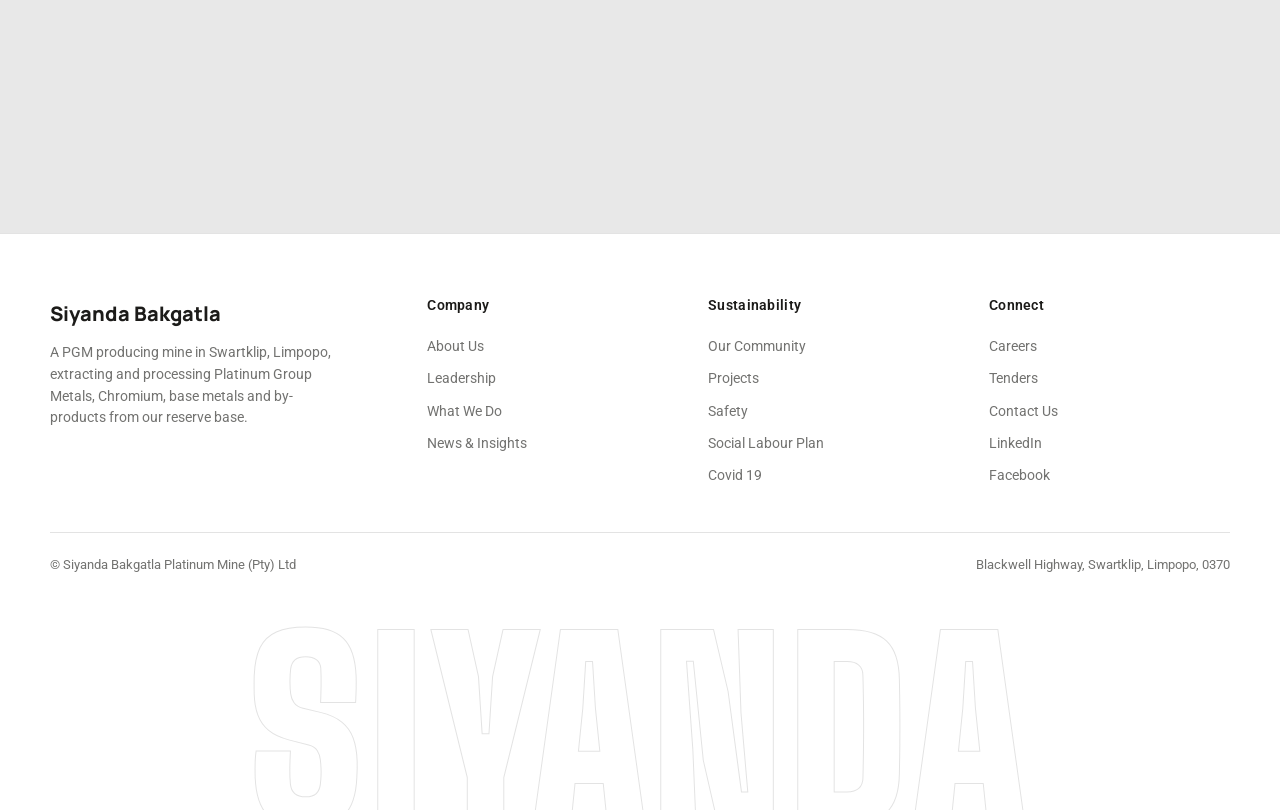
==== commit 6a655c13: "Show live spot prices on the metals strip Platinum, palladium, rhodium and gold items carry a data-s" ====
--- a/index.html
+++ b/index.html
@@ -141,22 +141,22 @@
   <div class="marquee-track">
     <!-- Group 1 -->
     <div class="marquee-group">
-      <div class="marquee-item"><span>Platinum</span><div class="marquee-dot"></div></div>
-      <div class="marquee-item"><span>Palladium</span><div class="marquee-dot"></div></div>
-      <div class="marquee-item"><span>Rhodium</span><div class="marquee-dot"></div></div>
+      <div class="marquee-item" data-symbol="XPT"><span>Platinum</span><div class="marquee-dot"></div></div>
+      <div class="marquee-item" data-symbol="XPD"><span>Palladium</span><div class="marquee-dot"></div></div>
+      <div class="marquee-item" data-symbol="XRH"><span>Rhodium</span><div class="marquee-dot"></div></div>
       <div class="marquee-item"><span>Ruthenium</span><div class="marquee-dot"></div></div>
       <div class="marquee-item"><span>Iridium</span><div class="marquee-dot"></div></div>
-      <div class="marquee-item"><span>Gold</span><div class="marquee-dot"></div></div>
+      <div class="marquee-item" data-symbol="XAU"><span>Gold</span><div class="marquee-dot"></div></div>
       <div class="marquee-item"><span>Chromium</span><div class="marquee-dot"></div></div>
     </div>
     <!-- Group 2: exact duplicate, hidden from screen readers; makes the -50% loop seamless -->
     <div class="marquee-group" aria-hidden="true">
-      <div class="marquee-item"><span>Platinum</span><div class="marquee-dot"></div></div>
-      <div class="marquee-item"><span>Palladium</span><div class="marquee-dot"></div></div>
-      <div class="marquee-item"><span>Rhodium</span><div class="marquee-dot"></div></div>
+      <div class="marquee-item" data-symbol="XPT"><span>Platinum</span><div class="marquee-dot"></div></div>
+      <div class="marquee-item" data-symbol="XPD"><span>Palladium</span><div class="marquee-dot"></div></div>
+      <div class="marquee-item" data-symbol="XRH"><span>Rhodium</span><div class="marquee-dot"></div></div>
       <div class="marquee-item"><span>Ruthenium</span><div class="marquee-dot"></div></div>
       <div class="marquee-item"><span>Iridium</span><div class="marquee-dot"></div></div>
-      <div class="marquee-item"><span>Gold</span><div class="marquee-dot"></div></div>
+      <div class="marquee-item" data-symbol="XAU"><span>Gold</span><div class="marquee-dot"></div></div>
       <div class="marquee-item"><span>Chromium</span><div class="marquee-dot"></div></div>
     </div>
   </div>
--- a/assets/css/main.css
+++ b/assets/css/main.css
@@ -757,6 +757,15 @@
   white-space:nowrap;
   flex-shrink:0;
 }
+.marquee-price{
+  margin-left:-12px;
+  font-family:var(--mono);
+  font-weight:500;
+  font-size:12px;
+  letter-spacing:.04em;
+  color:var(--amber);
+}
+.marquee-price small{ margin-left:3px; font-size:10px; letter-spacing:.08em; color:var(--ink-soft); }
 .marquee-dot{ width:4px; height:4px; background:var(--amber); border-radius:50%; flex-shrink:0; }
 
 @keyframes marqueeScroll{
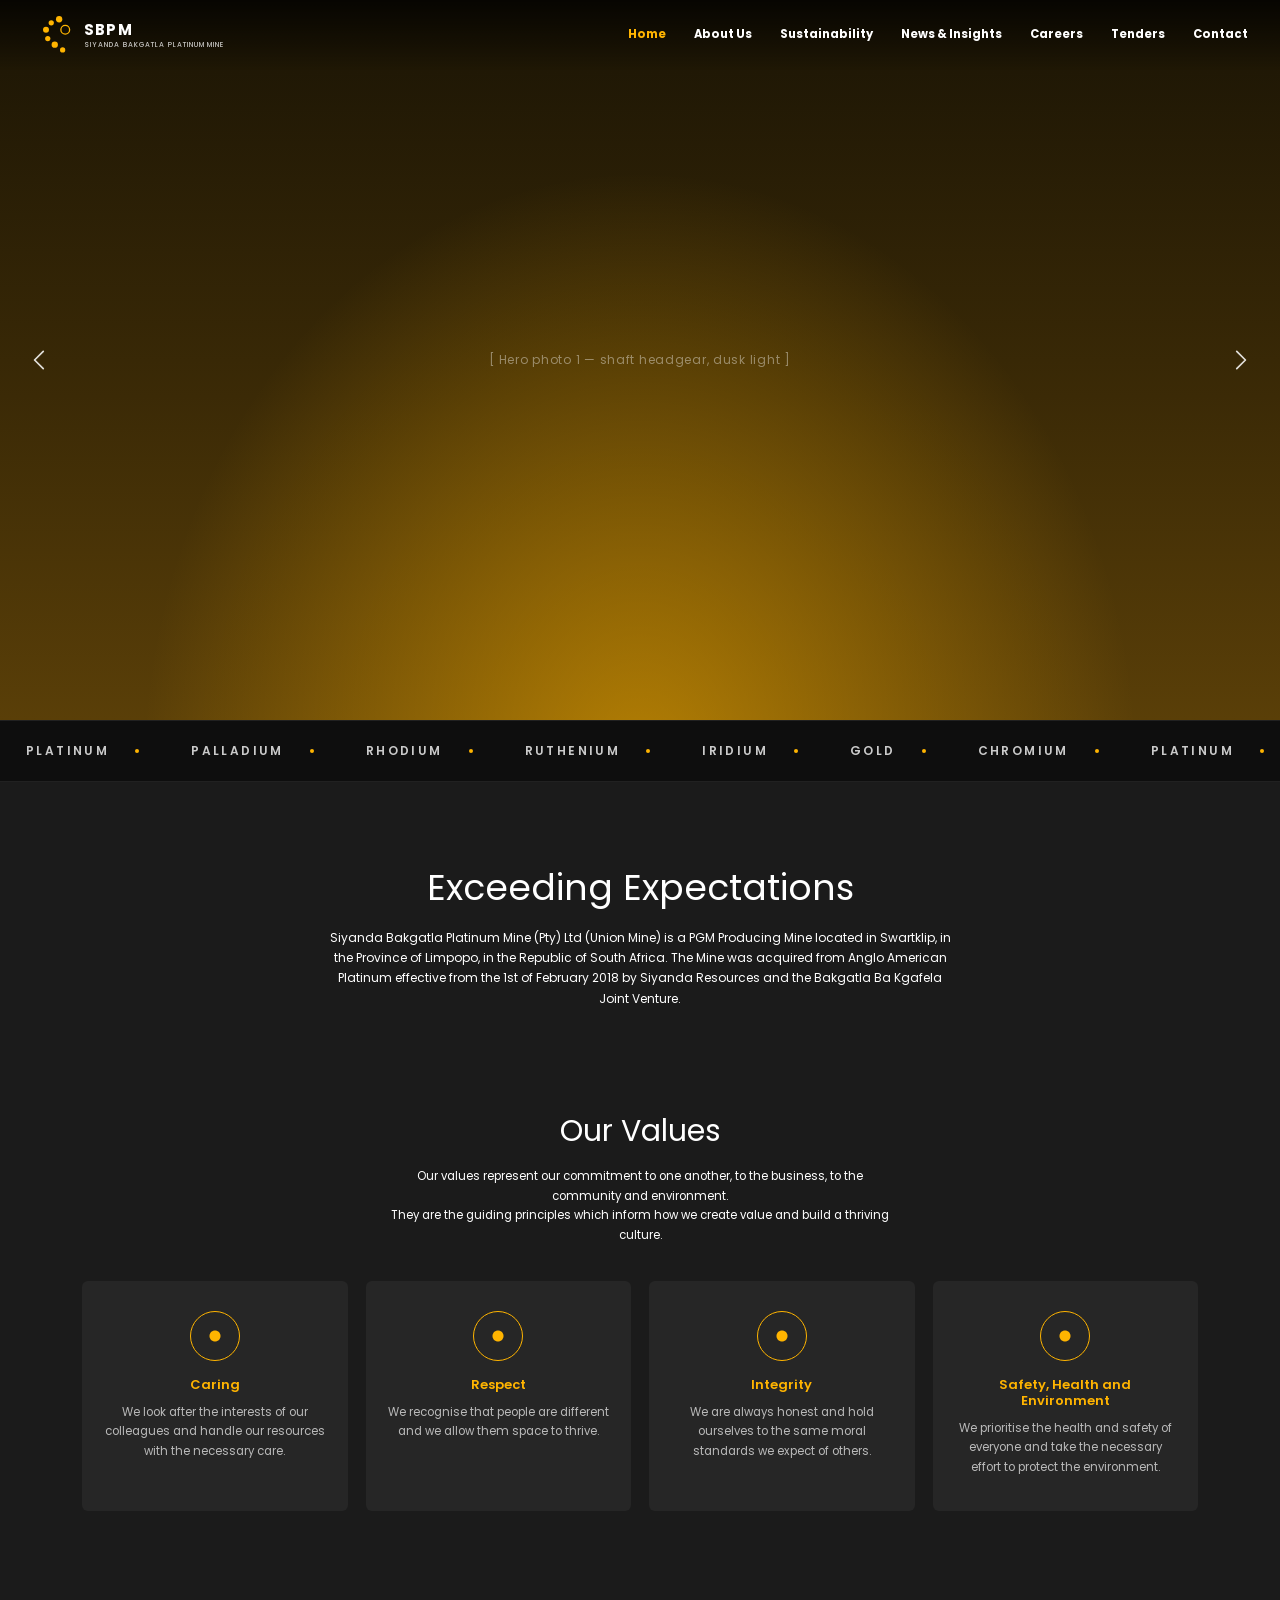
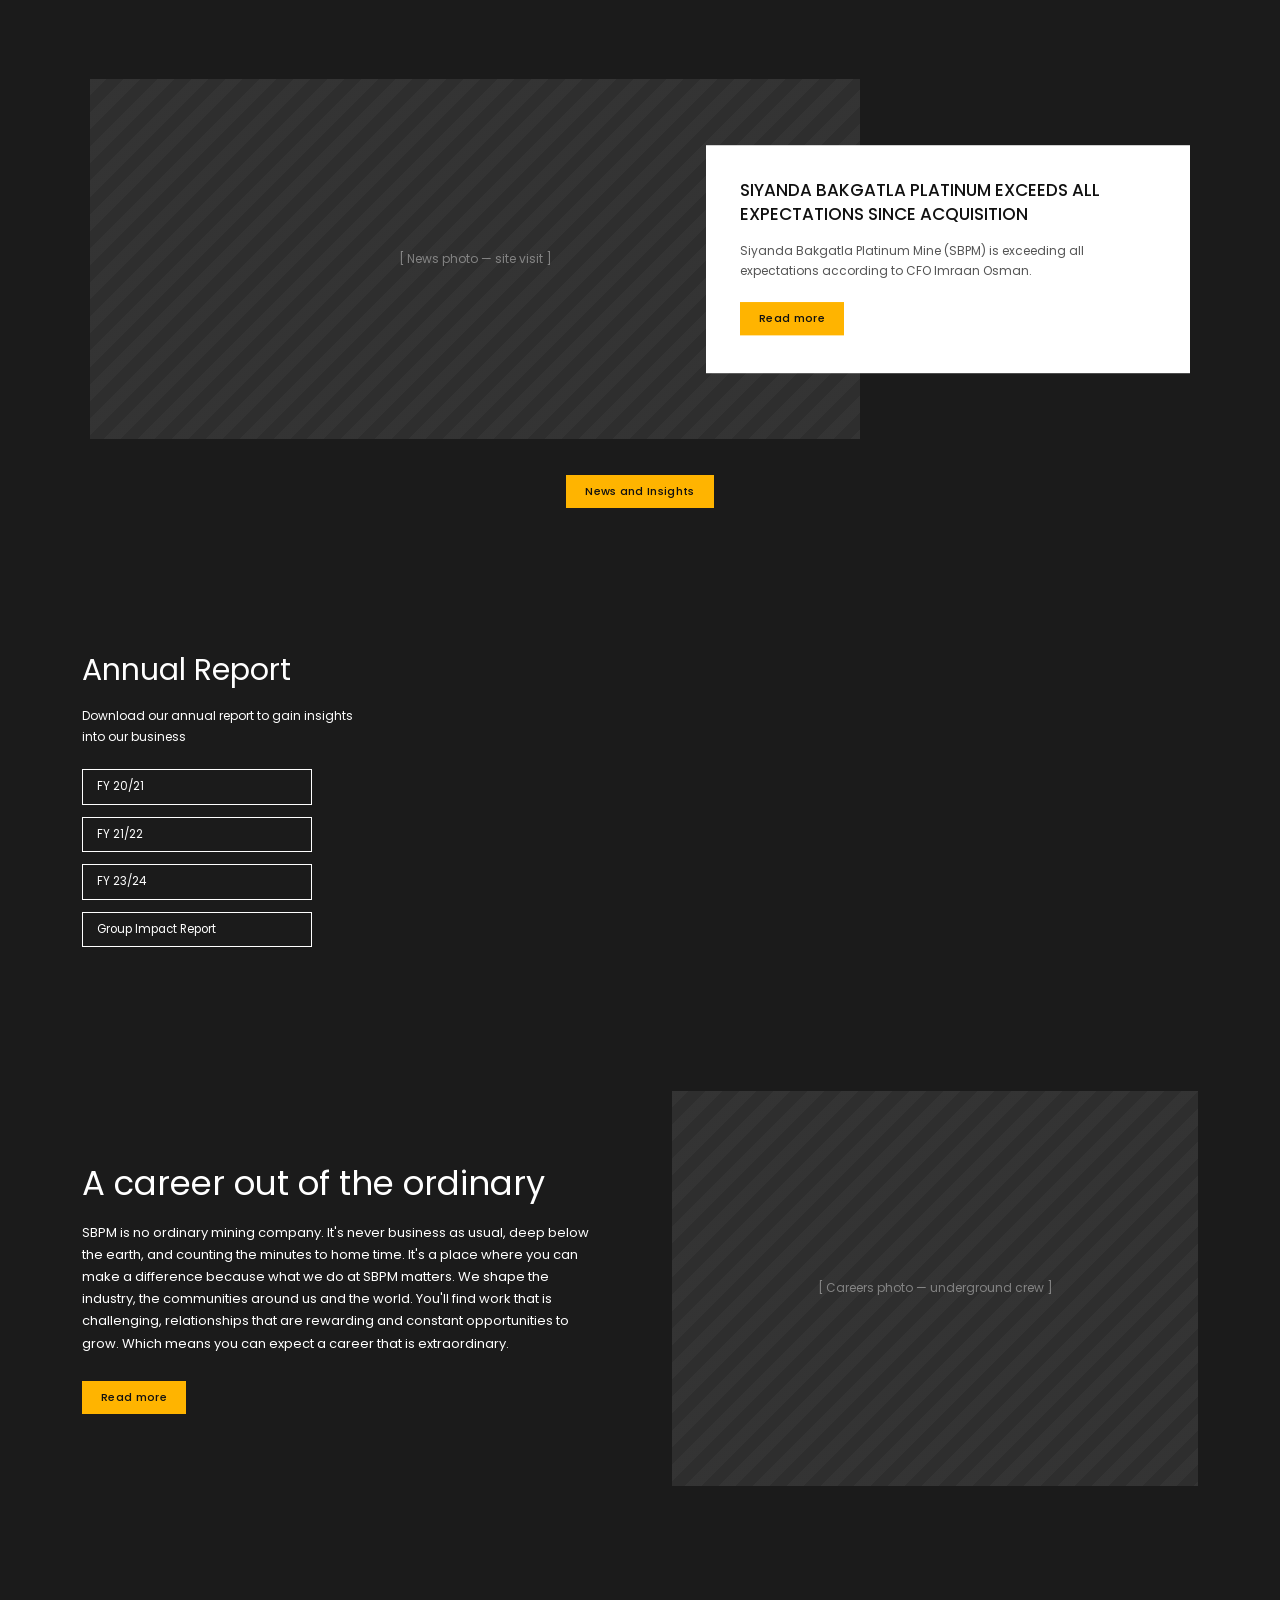
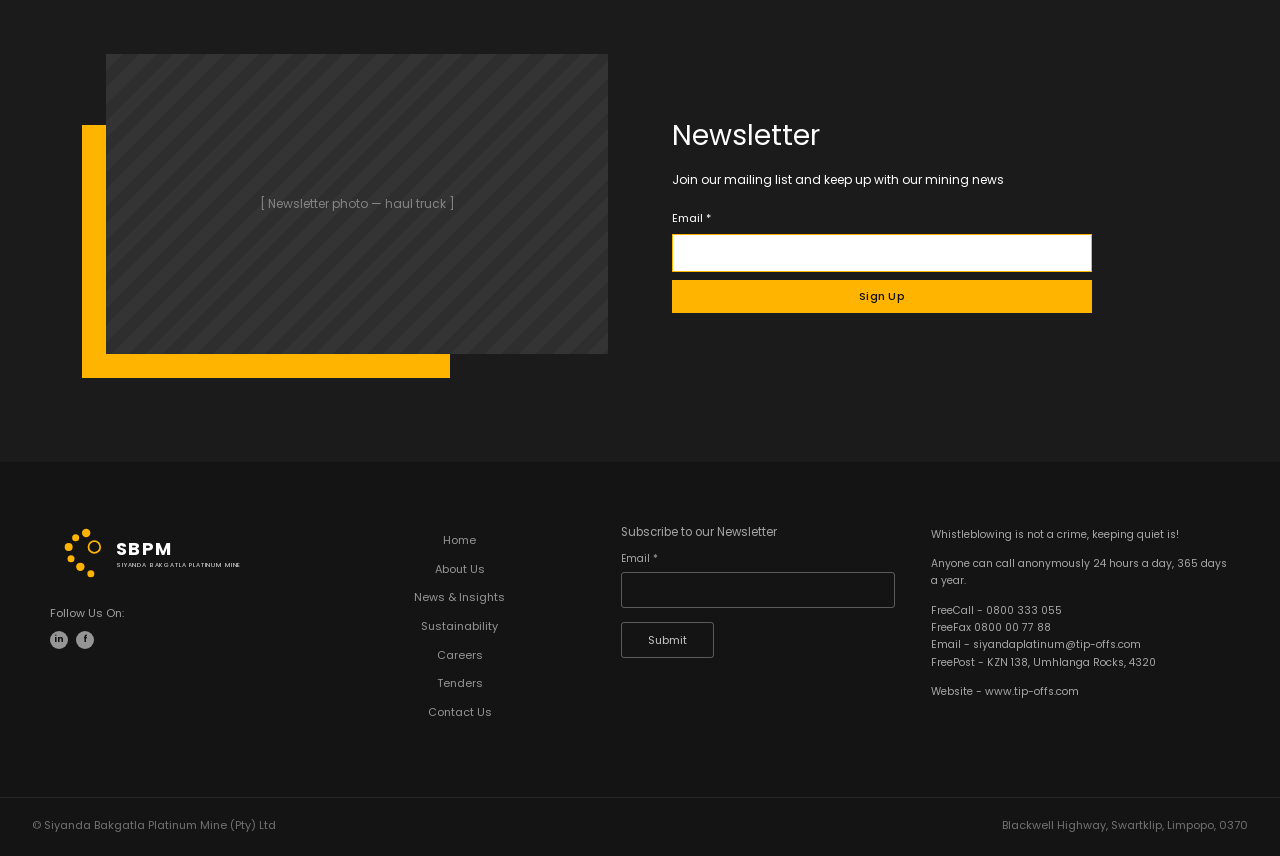
==== commit fbc596a2: "Restyle the site to follow siyandaplatinum.com Black and near-black ground with white content sectio" ====
--- a/index.html
+++ b/index.html
@@ -5,46 +5,18 @@
 <meta name="viewport" content="width=device-width, initial-scale=1">
 <title>Siyanda Bakgatla Platinum Mine | Leading the Future of Sustainable Mining</title>
 <meta name="description" content="Siyanda Bakgatla Platinum Mine (SBPM) extracts and processes Platinum Group Metals, Chromium, base metals and by-products from its reserve base in Limpopo, South Africa.">
-<script>
-(function(){
-  try{
-    var stored = localStorage.getItem('sbpm-theme');
-    var theme = stored || (window.matchMedia && window.matchMedia('(prefers-color-scheme: light)').matches ? 'light' : 'dark');
-    document.documentElement.setAttribute('data-theme', theme);
-  }catch(e){}
-})();
-</script>
-<script>
-(function(){
-  // Logo intro: once per session, never under reduced motion (see .intro in main.css / site.js)
-  try{
-    var reduce = window.matchMedia && window.matchMedia('(prefers-reduced-motion: reduce)').matches;
-    if(!reduce && !sessionStorage.getItem('sbpm-intro')){
-      document.documentElement.classList.add('intro-on');
-      sessionStorage.setItem('sbpm-intro', '1');
-    }
-  }catch(e){}
-})();
-</script>
 <link rel="stylesheet" href="assets/css/main.css">
 </head>
 <body>
 
-<div class="intro" aria-hidden="true">
-  <div class="intro-stage">
-    <svg class="intro-ring" viewBox="0 0 150 150"><circle cx="75" cy="75" r="72"/></svg>
-    <div class="intro-word" data-text="SIYANDA"><span class="intro-c" style="--n:0"><i>S</i></span><span class="intro-c" style="--n:1"><i>I</i></span><span class="intro-c" style="--n:2"><i>Y</i></span><span class="intro-c" style="--n:3"><i>A</i></span><span class="intro-c" style="--n:4"><i>N</i></span><span class="intro-c" style="--n:5"><i>D</i></span><span class="intro-c" style="--n:6"><i>A</i></span></div>
-    <div class="intro-sub"><span>Bakgatla Platinum Mine</span></div>
-  </div>
-</div>
 
 <header class="site-header">
   <div class="header-bar">
-    <a href="index.html" class="brand">
-      <span class="brand-mark">SBPM</span>
-      <span>Siyanda Bakgatla<small>Platinum Mine</small></span>
+    <a href="index.html" class="brand" aria-label="Siyanda Bakgatla Platinum Mine, home">
+      <svg viewBox="0 0 48 48" aria-hidden="true"><g fill="#FFB400"><circle cx="31" cy="6" r="3.6"/><circle cx="22" cy="10" r="3"/><circle cx="16" cy="18" r="3.4"/><circle cx="18" cy="28" r="3"/><circle cx="26" cy="35" r="3.6"/><circle cx="35" cy="41" r="3"/></g><circle cx="38" cy="18" r="5" fill="none" stroke="#FFB400" stroke-width="1.5"/></svg>
+      <span class="brand-word">SBPM<small>Siyanda Bakgatla Platinum Mine</small></span>
     </a>
-    <nav class="primary">
+    <nav class="primary" id="primaryNav">
       <div class="nav-item current"><a href="index.html">Home</a></div>
       <div class="nav-item">
         <a href="about-us.html">About Us</a>
@@ -69,72 +41,18 @@
       <div class="nav-item"><a href="contact.html">Contact</a></div>
     </nav>
     <div class="header-actions">
-      <button class="theme-toggle" id="themeToggle" type="button" aria-label="Switch to light theme">
-        <svg class="icon-sun" width="18" height="18" viewBox="0 0 24 24" fill="none" stroke="currentColor" stroke-width="2" stroke-linecap="round" stroke-linejoin="round"><circle cx="12" cy="12" r="4"/><path d="M12 2v2M12 20v2M4.93 4.93l1.41 1.41M17.66 17.66l1.41 1.41M2 12h2M20 12h2M6.34 17.66l-1.41 1.41M19.07 4.93l-1.41 1.41"/></svg>
-        <svg class="icon-moon" width="18" height="18" viewBox="0 0 24 24" fill="none" stroke="currentColor" stroke-width="2" stroke-linecap="round" stroke-linejoin="round"><path d="M21 12.79A9 9 0 1111.21 3 7 7 0 0021 12.79z"/></svg>
-      </button>
       <button class="nav-toggle" id="navToggle" aria-expanded="false" aria-controls="primaryNav">MENU</button>
     </div>
   </div>
 </header>
-<script>
-  document.getElementById('navToggle').addEventListener('click', function(){
-    var nav = document.querySelector('nav.primary');
-    var open = nav.classList.toggle('open');
-    this.setAttribute('aria-expanded', open);
-    this.textContent = open ? 'CLOSE' : 'MENU';
-  });
-  (function(){
-    var btn = document.getElementById('themeToggle');
-    var mq = window.matchMedia('(prefers-color-scheme: light)');
-    function apply(theme){
-      document.documentElement.setAttribute('data-theme', theme);
-      btn.setAttribute('aria-label', theme === 'light' ? 'Switch to dark theme' : 'Switch to light theme');
-    }
-    apply(document.documentElement.getAttribute('data-theme') || 'dark');
-    btn.addEventListener('click', function(){
-      var current = document.documentElement.getAttribute('data-theme');
-      var next = current === 'light' ? 'dark' : 'light';
-      try{ localStorage.setItem('sbpm-theme', next); }catch(e){}
-      apply(next);
-    });
-    mq.addEventListener('change', function(e){
-      try{
-        if(!localStorage.getItem('sbpm-theme')){
-          apply(e.matches ? 'light' : 'dark');
-        }
-      }catch(err){}
-    });
-  })();
-</script>
-
-<section class="hero" style="padding-top:0;">
-  <div class="hero-figure">[ Hero photo — shaft headgear / open pit, wide crop, dusk light ]</div>
-  <div class="hero-scrim"></div>
-  <div class="hero-badge">
-    <span class="dot"></span> Swartklip, Limpopo
-  </div>
-  <div class="hero-stat-badge">
-    <div class="val">40+</div>
-    <div class="label">Years in operation</div>
-  </div>
-  <div class="wrap hero-copy">
-    <div class="hero-eyebrow">SIYANDA BAKGATLA PLATINUM MINE — SWARTKLIP, LIMPOPO</div>
-    <h1>Leading the future of sustainable mining</h1>
-    <p class="lede">With over 40 years of experience, Siyanda Bakgatla Platinum Mine (Pty) Ltd — the Union Mine — is a PGM producing mine acquired from Anglo American Platinum in February 2018 by Siyanda Resources and the Bakgatla-Ba-Kgafela Joint Venture.</p>
-    <div style="margin-top:32px; display:flex; gap:14px; flex-wrap:wrap;">
-      <a href="about-us.html" class="btn">About the mine</a>
-      <a href="careers.html" class="btn outline">View careers</a>
-    </div>
-  </div>
-</section>
-
-<div class="stat-strip">
-  <div class="stat"><div class="val">40+</div><div class="label">Years of combined operating experience</div></div>
-  <div class="stat"><div class="val">2018</div><div class="label">Acquired from Anglo American Platinum</div></div>
-  <div class="stat"><div class="val">R60m+</div><div class="label">Invested in host communities via SLP</div></div>
-  <div class="stat"><div class="val">19+</div><div class="label">Community projects committed</div></div>
-</div>
+
+<section class="hero" aria-label="Siyanda Bakgatla Platinum Mine">
+  <div class="hero-slide is-active">[ Hero photo 1 — shaft headgear, dusk light ]</div>
+  <div class="hero-slide">[ Hero photo 2 — underground crew ]</div>
+  <div class="hero-slide">[ Hero photo 3 — open pit ]</div>
+  <button class="hero-arrow prev" type="button" aria-label="Previous slide"><svg viewBox="0 0 24 24" fill="none" stroke="currentColor" stroke-width="1.6" stroke-linecap="round" stroke-linejoin="round"><path d="M15 4l-8 8 8 8"/></svg></button>
+  <button class="hero-arrow next" type="button" aria-label="Next slide"><svg viewBox="0 0 24 24" fill="none" stroke="currentColor" stroke-width="1.6" stroke-linecap="round" stroke-linejoin="round"><path d="M9 4l8 8-8 8"/></svg></button>
+</section>
 
 <!-- Precious metals strip -->
 <div class="marquee-section" role="group" aria-label="Metals we produce">
@@ -162,55 +80,44 @@
   </div>
 </div>
 
-<section>
+<section class="dark">
+  <div class="wrap center">
+    <h1 class="kicker" style="font-size:36px; font-weight:400;">Exceeding Expectations</h1>
+    <p class="lead-text" style="font-size:12px; color:#fff; max-width:78ch;">Siyanda Bakgatla Platinum Mine (Pty) Ltd (Union Mine) is a PGM Producing Mine located in Swartklip, in the Province of Limpopo, in the Republic of South Africa. The Mine was acquired from Anglo American Platinum effective from the 1st of February 2018 by Siyanda Resources and the Bakgatla Ba Kgafela Joint Venture.</p>
+  </div>
+</section>
+
+<section class="dark" style="padding-top:20px;">
+  <div class="wrap center">
+    <h2 class="kicker" style="font-size:30px; font-weight:400;">Our Values</h2>
+    <p class="lead-text" style="font-size:11.5px; color:#fff;">Our values represent our commitment to one another, to the business, to the community and environment.<br>They are the guiding principles which inform how we create value and build a thriving culture.</p>
+    <div class="grid-4 values" style="margin-top:36px; text-align:left;">
+      <div class="cell"><h3>Caring</h3><p>We look after the interests of our colleagues and handle our resources with the necessary care.</p></div>
+      <div class="cell"><h3>Respect</h3><p>We recognise that people are different and we allow them space to thrive.</p></div>
+      <div class="cell"><h3>Integrity</h3><p>We are always honest and hold ourselves to the same moral standards we expect of others.</p></div>
+      <div class="cell"><h3>Safety, Health and Environment</h3><p>We prioritise the health and safety of everyone and take the necessary effort to protect the environment.</p></div>
+    </div>
+  </div>
+</section>
+
+<section class="dark">
   <div class="wrap">
-    <div class="section-mark">OUR VALUES</div>
-    <h2 class="kicker" data-scroll-fill style="max-width:38ch;">The principles that guide how we create value and build a thriving culture</h2>
-  </div>
-  <div class="wrap" style="margin-top:36px;">
-    <div class="grid-4">
-      <div class="cell">
-        <span class="num">01</span>
-        <h3>Caring</h3>
-        <p>We look after the interests of our colleagues and handle our resources with the necessary care.</p>
-      </div>
-      <div class="cell">
-        <span class="num">02</span>
-        <h3>Respect</h3>
-        <p>We recognise that people are different and we allow them space to thrive.</p>
-      </div>
-      <div class="cell">
-        <span class="num">03</span>
-        <h3>Integrity</h3>
-        <p>We are always honest and hold ourselves to the same moral standards we expect of others.</p>
-      </div>
-      <div class="cell">
-        <span class="num">04</span>
-        <h3>Safety, Health &amp; Environment</h3>
-        <p>We prioritise the health and safety of everyone and take the necessary effort to protect the environment.</p>
-      </div>
-    </div>
-  </div>
-</section>
-
-<section>
-  <div class="wrap split">
-    <div class="ph" style="aspect-ratio:4/3;">[ News photo — SBPM leadership / site visit ]</div>
-    <div>
-      <div class="section-mark">NEWS AND INSIGHTS</div>
-      <h2 class="kicker">SBPM exceeds all expectations since acquisition</h2>
-      <p class="lead-text">Siyanda Bakgatla Platinum Mine is exceeding all expectations according to CFO Imraan Osman, who joined the business in 2016 after six years in audit and thirteen years across mining finance and strategy.</p>
-      <div style="margin-top:24px;">
-        <a href="news.html" class="btn outline">Read more</a>
-      </div>
-    </div>
-  </div>
-</section>
-
-<section>
+    <div class="feature">
+      <div class="ph">[ News photo — site visit ]</div>
+      <div class="feature-card">
+        <h3>Siyanda Bakgatla Platinum Exceeds All Expectations Since Acquisition</h3>
+        <p>Siyanda Bakgatla Platinum Mine (SBPM) is exceeding all expectations according to CFO Imraan Osman.</p>
+        <a href="news.html" class="btn">Read more</a>
+      </div>
+    </div>
+    <div class="center" style="margin-top:36px;"><a href="news.html" class="btn" style="padding:9px 18px; font-size:11px;">News and Insights</a></div>
+  </div>
+</section>
+
+<section class="dark" style="padding:60px 0;">
   <div class="wrap">
-    <div class="section-mark">ANNUAL REPORT</div>
-    <h2 class="kicker" style="max-width:34ch;">Download our annual report to gain insights into our business</h2>
+    <h2 class="kicker" style="font-size:30px; font-weight:400;">Annual Report</h2>
+    <p style="font-size:12px; color:#fff; margin:0;">Download our annual report to gain insights<br>into our business</p>
     <div class="doc-list">
       <a href="https://www.siyandaplatinum.com/_files/ugd/7e9495_5152cfe3c9334ef3b1d1fcda5aea7389.pdf">FY 20/21</a>
       <a href="https://www.siyandaplatinum.com/_files/ugd/7e9495_96a16fa4a925457dab0ea64fac24893e.pdf">FY 21/22</a>
@@ -220,78 +127,69 @@
   </div>
 </section>
 
-<section class="band">
-  <div class="wrap split rev" style="align-items:center;">
+<section class="dark">
+  <div class="wrap split">
     <div>
-      <div class="section-mark" style="color:#C9B98A;">CAREERS</div>
-      <h2 class="kicker">A career out of the ordinary</h2>
-      <p class="lead-text">SBPM is no ordinary mining company. It's a place where you can make a difference — because what we do matters. We shape the industry, the communities around us and the world, with work that's challenging and relationships that are rewarding.</p>
-      <div style="margin-top:26px;">
-        <a href="careers.html" class="btn outline">Read more</a>
-      </div>
+      <h2 class="kicker" style="font-size:34px; font-weight:400;">A career out of the ordinary</h2>
+      <p class="lead-text" style="font-size:13px; color:#fff;">SBPM is no ordinary mining company. It's never business as usual, deep below the earth, and counting the minutes to home time. It's a place where you can make a difference because what we do at SBPM matters. We shape the industry, the communities around us and the world. You'll find work that is challenging, relationships that are rewarding and constant opportunities to grow. Which means you can expect a career that is extraordinary.</p>
+      <div style="margin-top:26px;"><a href="careers.html" class="btn" style="padding:9px 18px; font-size:11px;">Read more</a></div>
     </div>
     <div class="ph" style="aspect-ratio:4/3;">[ Careers photo — underground crew ]</div>
   </div>
 </section>
 
-<section style="border-bottom:none;">
-  <div class="wrap">
-    <div class="split" style="align-items:center;">
-      <div>
-        <div class="section-mark">NEWSLETTER</div>
-        <h2 class="kicker">Join our mailing list and keep up with our mining news</h2>
-      </div>
-      <form style="display:flex; gap:12px; flex-wrap:wrap;">
-        <div class="field" style="flex:1; min-width:220px; margin-bottom:0;">
-          <input type="email" placeholder="Email address" aria-label="Email address">
-        </div>
-        <button type="submit" class="btn" style="height:46px;">Sign up</button>
+<section class="dark">
+  <div class="wrap split">
+    <div class="offset-img"><div class="ph">[ Newsletter photo — haul truck ]</div></div>
+    <div>
+      <h2 class="kicker" style="font-size:28px; font-weight:400;">Newsletter</h2>
+      <p style="font-size:12px; color:#fff;">Join our mailing list and keep up with our mining news</p>
+      <form onsubmit="return false" style="margin-top:18px; max-width:420px;">
+        <label for="nlEmail" style="display:block; font-size:11px; color:#fff; margin-bottom:6px;">Email *</label>
+        <input id="nlEmail" type="email" style="width:100%; height:38px; background:#fff; border:1px solid var(--gold); padding:0 10px; font:inherit; margin-bottom:8px;">
+        <button type="submit" class="btn" style="width:100%; padding:9px 14px; font-size:11px;">Sign Up</button>
       </form>
     </div>
   </div>
 </section>
-
-<div class="tipoff">
-  <div class="wrap">
-    <div>
-      <strong>Whistleblowing is not a crime, keeping quiet is.</strong>
-      <div style="font-size:13.5px; margin-top:4px; opacity:0.9;">Anyone can call anonymously, 24 hours a day, 365 days a year.</div>
-    </div>
-    <div class="tip-num">0800 333 055</div>
-  </div>
-</div>
 
 <footer class="site-footer">
   <div class="wrap footer-grid">
     <div>
-      <div class="footer-brand">Siyanda Bakgatla</div>
-      <p class="footer-note">A PGM producing mine in Swartklip, Limpopo, extracting and processing Platinum Group Metals, Chromium, base metals and by-products from our reserve base.</p>
-    </div>
-    <div>
-      <h4>Company</h4>
+      <a href="index.html" class="brand footer-logo" aria-label="Siyanda Bakgatla Platinum Mine, home">
+        <svg viewBox="0 0 48 48" aria-hidden="true"><g fill="#FFB400"><circle cx="31" cy="6" r="3.6"/><circle cx="22" cy="10" r="3"/><circle cx="16" cy="18" r="3.4"/><circle cx="18" cy="28" r="3"/><circle cx="26" cy="35" r="3.6"/><circle cx="35" cy="41" r="3"/></g><circle cx="38" cy="18" r="5" fill="none" stroke="#FFB400" stroke-width="1.5"/></svg>
+        <span class="brand-word">SBPM<small>Siyanda Bakgatla Platinum Mine</small></span>
+      </a>
+      <div class="footer-follow">Follow Us On:
+        <div class="soc">
+          <a href="https://www.linkedin.com/search/results/all/?keywords=siyanda%20bakgatla%20platinum%20mine" aria-label="LinkedIn">in</a>
+          <a href="https://www.facebook.com/profile.php?id=100069433014928" aria-label="Facebook">f</a>
+        </div>
+      </div>
+    </div>
+    <nav class="footer-links" aria-label="Footer">
+      <a href="index.html">Home</a>
       <a href="about-us.html">About Us</a>
-      <a href="leadership.html">Leadership</a>
-      <a href="what-we-do.html">What We Do</a>
       <a href="news.html">News &amp; Insights</a>
-    </div>
-    <div>
-      <h4>Sustainability</h4>
-      <a href="our-community.html">Our Community</a>
-      <a href="projects.html">Projects</a>
-      <a href="safety.html">Safety</a>
-      <a href="social-labour-plan.html">Social Labour Plan</a>
-      <a href="covid-19.html">Covid 19</a>
-    </div>
-    <div>
-      <h4>Connect</h4>
+      <a href="sustainability.html">Sustainability</a>
       <a href="careers.html">Careers</a>
       <a href="tenders.html">Tenders</a>
       <a href="contact.html">Contact Us</a>
-      <a href="https://www.linkedin.com/search/results/all/?keywords=siyanda%20bakgatla%20platinum%20mine">LinkedIn</a>
-      <a href="https://www.facebook.com/profile.php?id=100069433014928">Facebook</a>
-    </div>
-  </div>
-  <div class="wrap footer-bottom">
+    </nav>
+    <form class="footer-news" onsubmit="return false">
+      <h4>Subscribe to our Newsletter</h4>
+      <label for="fnEmail">Email *</label>
+      <input id="fnEmail" type="email" aria-label="Email address">
+      <button type="submit">Submit</button>
+    </form>
+    <div class="footer-tip">
+      <p>Whistleblowing is not a crime, keeping quiet is!</p>
+      <p>Anyone can call anonymously 24 hours a day, 365 days a year.</p>
+      <p>FreeCall - 0800 333 055<br>FreeFax 0800 00 77 88<br>Email - siyandaplatinum@tip-offs.com<br>FreePost - KZN 138, Umhlanga Rocks, 4320</p>
+      <p>Website - <a href="https://www.tip-offs.com">www.tip-offs.com</a></p>
+    </div>
+  </div>
+  <div class="footer-bottom">
     <span>© Siyanda Bakgatla Platinum Mine (Pty) Ltd</span>
     <span>Blackwell Highway, Swartklip, Limpopo, 0370</span>
   </div>
--- a/assets/css/main.css
+++ b/assets/css/main.css
@@ -1,779 +1,392 @@
 /* ============================================================
-   SIYANDA BAKGATLA PLATINUM MINE — design system
-   Concept: ore-yard industrial. Charcoal ground (dark, default)
-   or ivory ground (light), deep gold ore accent, rounded pill
-   controls, light card islands for imagery/forms/exec bios.
-   Theme is switched via [data-theme] on <html>, set by an early
-   inline script per page (browser prefers-color-scheme aware,
-   with a manual toggle persisted to localStorage).
+   SIYANDA BAKGATLA PLATINUM MINE — site styles
+   Modelled on siyandaplatinum.com: a black / near-black ground with
+   white content sections, a single yellow accent, Poppins throughout,
+   a full-bleed hero and square-cornered buttons (yellow on dark,
+   black on white). Sections alternate light and dark; components pick
+   up their colours from the section they sit in via --fg / --muted /
+   --card / --rule / --btn-*.
    ============================================================ */
 
-@import url('https://fonts.googleapis.com/css2?family=Big+Shoulders:wght@700;800;900&family=Inter:wght@700;800;900&family=Manrope:wght@500;600;700;800&family=Roboto:wght@400;500;600&family=IBM+Plex+Mono:wght@500&display=swap');
+@import url('https://fonts.googleapis.com/css2?family=Poppins:wght@300;400;500;600;700&display=swap');
 
 :root{
-  --bg:          #2A2A2A;
-  --bg-soft:     #343434;
-  --bg-softer:   #3D3D3D;
-  --panel:       #FAF9F6;
-  --ink:         #EDEAE2;
-  --ink-soft:    rgba(237,234,226,0.62);
-  --ink-on-light:      #1C1B19;
-  --ink-soft-on-light: #514E47;
-  --line:        rgba(237,234,226,0.14);
-  --line-on-light:     #C7C0B2;
-  --header-bg:   rgba(42,42,42,0.92);
-  --ph-pattern:  rgba(237,234,226,0.05);
-  --amber:       #C9971A;
-  --amber-deep:  #9C7412;
-  --amber-glow:  rgba(201,151,26,0.16);
-  --on-accent:   #15130F;
+  --gold:        #FFB400;
+  --gold-deep:   #E39F00;
+  --black:       #000000;
+  --dark:        #1B1B1B;
+  --dark-card:   #262626;
+  --footer-bg:   #141414;
   --white:       #FFFFFF;
-
-  --display:       'Manrope', -apple-system, sans-serif;
-  --display-heavy: 'Big Shoulders', 'Manrope', -apple-system, sans-serif;
-  --hero-font:     'Inter', -apple-system, sans-serif;
-  --sans:          'Roboto', -apple-system, sans-serif;
-  --mono:          'IBM Plex Mono', monospace;
-
-  --edge: 1px solid var(--line);
-  --edge-light: 1px solid var(--line-on-light);
-  --max: 1180px;
-  --r-lg: 24px;
-  --r-md: 16px;
-  --r-sm: 10px;
-  --r-pill: 999px;
-}
-
-:root[data-theme="light"]{
-  --bg:          #E8E8E8;
-  --bg-soft:     #FFFFFF;
-  --bg-softer:   #DCDCDC;
-  --ink:         #1C1B19;
-  --ink-soft:    rgba(28,27,25,0.62);
-  --line:        rgba(28,27,25,0.12);
-  --header-bg:   rgba(232,232,232,0.9);
-  --ph-pattern:  rgba(28,27,25,0.05);
+  --light-card:  #F3F3F3;
+
+  /* defaults = a light section */
+  --fg:          #111111;
+  --muted:       #555555;
+  --card:        var(--light-card);
+  --rule:        rgba(0,0,0,0.14);
+  --btn-bg:      #111111;
+  --btn-fg:      #FFFFFF;
+  --btn-hover:   var(--gold);
+  --btn-hover-fg:#111111;
+  --ph-bg:       #D6D6D6;
+  --ph-fg:       rgba(0,0,0,0.45);
+
+  /* legacy names still used by inline styles in some pages */
+  --ink:         var(--fg);
+  --ink-soft:    var(--muted);
+  --line:        var(--rule);
+  --edge:        1px solid var(--rule);
+  --amber:       var(--gold);
+  --panel:       var(--white);
+  --serif:       'Poppins', sans-serif;
+
+  --sans:        'Poppins', -apple-system, 'Segoe UI', sans-serif;
+  --max:         1180px;
+  --r:           6px;
+}
+
+.dark{
+  --fg:          #FFFFFF;
+  --muted:       rgba(255,255,255,0.68);
+  --card:        var(--dark-card);
+  --rule:        rgba(255,255,255,0.14);
+  --btn-bg:      var(--gold);
+  --btn-fg:      #111111;
+  --btn-hover:   #FFFFFF;
+  --btn-hover-fg:#111111;
+  --ph-bg:       #2E2E2E;
+  --ph-fg:       rgba(255,255,255,0.4);
 }
 
 *{ box-sizing:border-box; }
 html{ scroll-behavior:smooth; }
 body{
   margin:0;
-  background:var(--bg);
-  color:var(--ink);
   font-family:var(--sans);
-  font-size:16px;
-  line-height:1.6;
+  font-size:15px;
+  line-height:1.7;
+  color:#111;
+  background:var(--black);
   -webkit-font-smoothing:antialiased;
-  transition:background-color .35s ease, color .35s ease;
-  position:relative;
-}
-
-/* fine grain — ore-yard atmosphere, not a flat fill */
-body::before{
-  content:'';
-  position:fixed; inset:0;
-  z-index:1; pointer-events:none;
-  opacity:0.05;
-  mix-blend-mode:overlay;
-  background-image:url("data:image/svg+xml,%3Csvg xmlns='http://www.w3.org/2000/svg' width='140' height='140'%3E%3Cfilter id='n'%3E%3CfeTurbulence type='fractalNoise' baseFrequency='0.9' numOctaves='2' stitchTiles='stitch'/%3E%3C/filter%3E%3Crect width='100%25' height='100%25' filter='url(%23n)'/%3E%3C/svg%3E");
 }
 img{ max-width:100%; display:block; }
 a{ color:inherit; text-decoration:none; }
-h1,h2,h3,h4{ font-family:var(--display); font-weight:800; margin:0; line-height:1.1; letter-spacing:-0.01em; }
-p{ margin:0; }
-ul{ margin:0; padding:0; list-style:none; }
-
-@media (prefers-reduced-motion: reduce){
-  *{ animation-duration:0.001ms !important; transition-duration:0.001ms !important; }
-}
-
-/* ---------- motion: theme fade, scroll reveal, hover lift ----------
-   Entrances use ease-out (instant response, settles in); hover/color
-   changes use ease; nothing here exceeds ~450ms. See
-   .claude/skills/frontend-design/web-animation-design.md */
-.reveal{ opacity:0; transform:translateY(18px); transition:opacity .45s ease-out, transform .45s ease-out; }
-.reveal.is-visible{ opacity:1; transform:none; }
-
-/* staggered cascade for grid children once their section has revealed */
-.reveal .grid-4 > *, .reveal .grid-3 > *, .reveal .grid-2 > *, .reveal .elements > *{
-  opacity:0; transform:translateY(14px);
-  transition:opacity .4s ease-out, transform .4s ease-out;
-}
-.reveal.is-visible .grid-4 > *, .reveal.is-visible .grid-3 > *,
-.reveal.is-visible .grid-2 > *, .reveal.is-visible .elements > *{
-  opacity:1; transform:none;
-}
-.reveal.is-visible .grid-4 > *:nth-child(1), .reveal.is-visible .grid-3 > *:nth-child(1),
-.reveal.is-visible .grid-2 > *:nth-child(1), .reveal.is-visible .elements > *:nth-child(1){ transition-delay:0ms; }
-.reveal.is-visible .grid-4 > *:nth-child(2), .reveal.is-visible .grid-3 > *:nth-child(2),
-.reveal.is-visible .grid-2 > *:nth-child(2), .reveal.is-visible .elements > *:nth-child(2){ transition-delay:70ms; }
-.reveal.is-visible .grid-4 > *:nth-child(3), .reveal.is-visible .grid-3 > *:nth-child(3),
-.reveal.is-visible .elements > *:nth-child(3){ transition-delay:140ms; }
-.reveal.is-visible .grid-4 > *:nth-child(4), .reveal.is-visible .elements > *:nth-child(4){ transition-delay:210ms; }
-.reveal.is-visible .elements > *:nth-child(5){ transition-delay:280ms; }
-
-/* text within a revealed section/page-head reads in: eyebrow, then
-   heading, then body copy — each a beat behind the last */
-.reveal .section-mark, .reveal .hero-eyebrow,
-.reveal .kicker, .reveal h1,
-.reveal .lead-text, .reveal .lede{
-  opacity:0; transform:translateY(12px);
-  transition:opacity .45s ease-out, transform .45s ease-out;
-}
-.reveal.is-visible .section-mark, .reveal.is-visible .hero-eyebrow{
-  opacity:1; transform:none; transition-delay:0ms;
-}
-.reveal.is-visible .kicker, .reveal.is-visible h1{
-  opacity:1; transform:none; transition-delay:80ms;
-}
-.reveal.is-visible .lead-text, .reveal.is-visible .lede{
-  opacity:1; transform:none; transition-delay:160ms;
-}
-
-/* headline line-reveal (site.js splits h1 into masked lines): each line
-   rises out of its own mask, expo-out, staggered. Heading copy waits
-   until the lines have mostly landed. */
-.hero.is-visible .lede, .page-head.is-visible .lede{ transition-delay:380ms; }
-
-.reveal h1[data-split], .reveal.is-visible h1[data-split]{
-  opacity:0; transform:none; transition:none;
-}
-.reveal h1[data-split="ready"], .reveal.is-visible h1[data-split="ready"]{ opacity:1; }
-
-.m-word{ display:inline-block; }
-/* flex column: stops the mask's negative margins collapsing through the
-   heading, so split and restored headings are exactly the same height */
-.m-lines{ display:flex; flex-direction:column; }
-.m-line{ display:block; }
-.m-line{ overflow:hidden; padding:.08em 0 .14em; margin:-.08em 0 -.14em; }
-.m-line-inner{
-  display:block; transform:translateY(115%) rotate(4deg); transform-origin:0 100%;
-  transition:transform 1.1s cubic-bezier(0.19, 1, 0.22, 1);
-  transition-delay:calc(var(--i, 0) * 110ms + 100ms);
-}
-.m-play .m-line-inner{ transform:none; }
-.m-sr{
-  position:absolute; width:1px; height:1px; overflow:hidden;
-  clip:rect(0 0 0 0); clip-path:inset(50%); white-space:nowrap;
-}
-
-.site-header,
-.cell, .element, .stat, .person, .band, footer.site-footer, .tipoff,
-.ph, .hero-figure, .dropdown,
-.field input, .field textarea, .field select{
-  transition:background-color .35s ease, color .35s ease, border-color .35s ease, box-shadow .3s ease;
-}
-
-.btn{ transition:background-color .25s ease, color .25s ease, border-color .25s ease, transform .15s ease; will-change:transform; }
-.btn:active{ transform:scale(0.97); }
-
-.cell, .element{ transition:background-color .35s ease, border-color .25s ease, transform .25s ease, box-shadow .25s ease; will-change:transform; }
-
-.person{ transition:transform .25s ease, box-shadow .25s ease; will-change:transform; }
-
-.doc-list a{ transition:background-color .25s ease, border-color .25s ease, color .25s ease, transform .15s ease; }
-
-nav.primary > .nav-item > a, .dropdown a{ transition:background-color .2s ease, color .2s ease; }
-.theme-toggle{ transition:border-color .2s ease, color .2s ease, transform .45s cubic-bezier(0.34, 1.56, 0.64, 1); }
-
-/* Hover-only lift/color effects — gated so a tap on touch devices
-   can't leave an element stuck in its hover state. */
-@media (hover:hover) and (pointer:fine){
-  .btn:hover{ transform:translateY(-2px); }
-  .cell:hover, .element:hover{ transform:translateY(-4px); border-color:var(--amber); }
-  .person:hover{ transform:translateY(-4px); box-shadow:0 1px 0 rgba(0,0,0,0.06), 0 20px 40px rgba(0,0,0,0.22); }
-  .doc-list a:hover{ transform:translateY(-2px); }
-}
-
-/* ---------- layout helpers ---------- */
+h1,h2,h3,h4{ font-family:var(--sans); font-weight:300; line-height:1.2; margin:0; color:var(--fg); }
+p{ margin:0 0 1em; }
+p:last-child{ margin-bottom:0; }
+ul{ list-style:none; margin:0; padding:0; }
+:focus-visible{ outline:2px solid var(--gold); outline-offset:3px; }
+
 .wrap{ max-width:var(--max); margin:0 auto; padding:0 32px; }
-@media (max-width:640px){ .wrap{ padding:0 20px; } }
-
-.rule{ border:none; border-top:var(--edge); margin:0; }
-.rule-thick{ border:none; border-top:2px solid var(--amber); margin:0; }
-
-section{ padding:88px 0; border-bottom:var(--edge); }
-section:last-of-type{ border-bottom:none; }
-@media (max-width:768px){ section{ padding:56px 0; } }
+
+/* ---------- Sections ---------- */
+section{ padding:84px 0; background:var(--white); color:var(--fg); }
+section.dark{ background:var(--dark); }
+section.black{ background:var(--black); }
+.center{ text-align:center; }
+.center .lead-text{ margin-left:auto; margin-right:auto; }
 
 .section-mark{
-  font-family:var(--mono);
-  font-size:12px;
-  color:var(--amber);
-  letter-spacing:0.04em;
-  margin-bottom:18px;
-  display:flex;
-  align-items:center;
-  gap:10px;
-}
-.section-mark::before{
-  content:'';
-  width:22px; height:1px;
-  background:var(--amber);
-}
-
-/* ---------- header / nav ---------- */
+  font-size:12px; font-weight:600; letter-spacing:.2em; text-transform:uppercase;
+  color:var(--gold-deep); margin-bottom:14px;
+}
+.dark .section-mark{ color:var(--gold); }
+.kicker{ font-size:34px; font-weight:300; margin-bottom:18px; color:var(--fg); }
+.lead-text{ font-size:15px; color:var(--muted); max-width:64ch; }
+.lead-text + .lead-text{ margin-top:14px; }
+.rule{ border:none; border-top:1px solid var(--rule); margin:0; }
+
+/* ---------- Header ---------- */
 .site-header{
-  position:sticky; top:0; z-index:50;
-  background:var(--header-bg);
-  backdrop-filter:blur(8px);
-  border-bottom:var(--edge);
-}
-.site-header.is-scrolled{ box-shadow:0 12px 28px rgba(0,0,0,0.28); }
-:root[data-theme="light"] .site-header.is-scrolled{ box-shadow:0 12px 28px rgba(0,0,0,0.08); }
+  position:fixed; top:0; left:0; right:0; z-index:50;
+  background:linear-gradient(to bottom, rgba(0,0,0,0.72), rgba(0,0,0,0));
+  transition:background-color .3s ease;
+}
+.site-header.is-scrolled{ background:rgba(0,0,0,0.92); }
 .header-bar{
-  display:flex; align-items:center; justify-content:space-between;
-  padding:18px 32px;
-  max-width:var(--max); margin:0 auto;
-}
-.brand{ display:flex; align-items:center; gap:12px; font-family:var(--display); font-weight:800; font-size:18px; color:var(--ink); }
-.brand-mark{
-  width:38px; height:38px;
-  border-radius:var(--r-sm);
-  border:1.5px solid var(--amber);
-  display:flex; align-items:center; justify-content:center;
-  font-family:var(--mono); font-size:11px; font-weight:500;
-  flex-shrink:0;
-  color:var(--amber);
-}
-.brand small{ display:block; font-family:var(--sans); font-weight:400; font-size:11px; color:var(--ink-soft); letter-spacing:0.02em; }
-
-nav.primary{ display:flex; gap:2px; align-items:center; }
+  max-width:1320px; margin:0 auto; padding:14px 32px;
+  display:flex; align-items:center; justify-content:space-between; gap:24px;
+}
+.brand{ display:flex; align-items:center; gap:10px; color:#fff; }
+.brand svg{ width:42px; height:42px; flex-shrink:0; }
+.brand-word{ font-size:15px; font-weight:700; letter-spacing:.08em; line-height:1; }
+.brand-word small{
+  display:block; margin-top:4px;
+  font-size:7px; font-weight:500; letter-spacing:.14em; text-transform:uppercase; color:rgba(255,255,255,.75);
+}
+nav.primary{ display:flex; align-items:center; gap:28px; }
 nav.primary > .nav-item{ position:relative; }
 nav.primary > .nav-item > a{
-  display:block; padding:10px 16px;
-  font-size:14.5px; font-weight:500;
-  border-radius:var(--r-pill);
-  color:var(--ink-soft);
+  display:block; padding:10px 0;
+  font-size:11.5px; font-weight:700; color:#fff; transition:color .2s ease;
 }
 nav.primary > .nav-item > a:hover,
-nav.primary > .nav-item.current > a{ background:var(--bg-soft); color:var(--amber); }
-
+nav.primary > .nav-item.current > a{ color:var(--gold); }
 .nav-item .dropdown{
-  position:absolute; top:100%; left:0;
-  background:var(--bg-soft); border:var(--edge);
-  border-radius:var(--r-md);
-  min-width:190px; padding:6px;
-  box-shadow:0 16px 40px rgba(0,0,0,0.4);
-  opacity:0; visibility:hidden; pointer-events:none;
-  transform:scale(0.95) translateY(-4px);
-  transform-origin:top left;
-  transition:opacity .18s ease-out, transform .18s ease-out, visibility .18s;
-}
-.nav-item:hover .dropdown{ opacity:1; visibility:visible; pointer-events:auto; transform:none; }
-.dropdown a{ display:block; padding:10px 14px; font-size:14px; border-radius:var(--r-sm); color:var(--ink-soft); }
-.dropdown a:hover{ background:var(--amber-glow); color:var(--amber); }
-
-.header-actions{ display:flex; align-items:center; gap:10px; flex-shrink:0; }
-
-.theme-toggle{
-  display:inline-flex; align-items:center; justify-content:center;
-  position:relative;
-  width:38px; height:38px; flex-shrink:0;
-  border-radius:var(--r-pill);
-  border:1px solid var(--line);
-  background:var(--bg-soft); color:var(--ink);
-  cursor:pointer; padding:0;
-}
-.theme-toggle:hover{ border-color:var(--amber); color:var(--amber); }
-.theme-toggle svg{
-  position:absolute; top:50%; left:50%;
-  margin:-9px 0 0 -9px;
-  transition:opacity .2s ease-out, transform .55s cubic-bezier(0.34, 1.56, 0.64, 1);
-}
-.theme-toggle:active{ transform:scale(0.9); }
-html[data-theme="light"] .theme-toggle .icon-sun{ opacity:0; transform:rotate(-40deg) scale(0.7); }
-html:not([data-theme="light"]) .theme-toggle .icon-moon{ opacity:0; transform:rotate(40deg) scale(0.7); }
-
-.nav-toggle{ display:none; }
-@media (max-width:960px){
-  nav.primary{
-    display:none;
-    position:absolute; top:100%; left:0; right:0;
-    background:var(--bg); border-bottom:var(--edge);
-    flex-direction:column; align-items:stretch; padding:8px 20px 16px;
-  }
-  nav.primary.open{ display:flex; }
-  nav.primary > .nav-item > a{ padding:14px 12px; border-radius:var(--r-sm); }
-  .nav-item .dropdown{
-    position:static; border:none; box-shadow:none; background:none; padding:0 0 0 12px;
-    opacity:1; visibility:visible; pointer-events:auto; transform:none; transition:none;
-  }
-  .nav-item .dropdown a{ padding:10px 12px; }
-  .site-header{ position:sticky; }
-  .header-bar{ position:relative; }
-  .nav-toggle{ display:block; font-family:var(--mono); font-size:12px; border:1px solid var(--amber); color:var(--amber); border-radius:var(--r-pill); padding:8px 16px; background:none; cursor:pointer; }
-}
-
-/* ---------- hero ----------
-   Photo sits behind everything as one background layer (not a
-   section of its own); a scrim keeps the overlaid text legible
-   regardless of theme, so hero text uses fixed light tones rather
-   than the --ink tokens. */
-.hero{
-  --hero-ink: #F5F3EC;
-  --hero-ink-soft: rgba(245,243,236,0.8);
-  position:relative;
-  border-bottom:var(--edge);
-  min-height:560px;
-  display:flex; align-items:flex-end;
-  overflow:hidden;
-}
-@media (min-width:860px){
-  .hero{ min-height:680px; }
-}
-
-.hero-figure{
-  position:absolute; inset:0; z-index:0;
-  background:var(--bg-soft);
-  background-image:repeating-linear-gradient(135deg, rgba(237,234,226,0.05) 0 1px, transparent 1px 14px);
-  display:flex; align-items:flex-start; justify-content:flex-start;
-  font-family:var(--mono); font-size:12px; color:rgba(237,234,226,0.4);
-  text-align:left; padding:16px 20px; line-height:1.5;
-}
-.hero-scrim{
-  position:absolute; inset:0; z-index:1;
-  background:linear-gradient(to top, rgba(12,12,12,0.92) 0%, rgba(12,12,12,0.62) 38%, rgba(12,12,12,0.15) 72%, transparent 100%);
-  pointer-events:none;
-}
-
-.hero-copy{ position:relative; z-index:2; width:100%; max-width:720px; padding:56px 0 48px; }
-@media (min-width:860px){
-  .hero-copy{ padding:64px 0 64px; }
-}
-/* below the 720px copy width the block fills the screen: it needs its own side
-   gutter, and top clearance so the corner badges never sit on the eyebrow */
-@media (max-width:720px){
-  .hero-copy{ padding-left:20px; padding-right:20px; padding-top:112px; }
-}
-.hero-eyebrow{ font-family:var(--mono); font-size:12.5px; color:var(--amber); margin-bottom:20px; }
-.hero h1{
-  font-family:var(--hero-font); font-weight:800; text-transform:uppercase;
-  font-size:clamp(30px,4.6vw,52px); line-height:1; letter-spacing:-0.02em;
-  color:var(--hero-ink);
-}
-.hero .lede{ margin-top:22px; font-size:17px; color:var(--hero-ink-soft); max-width:46ch; }
-.hero .btn.outline{ color:var(--hero-ink); border-color:rgba(245,243,236,0.35); }
-.hero .btn.outline:hover{ background:rgba(245,243,236,0.12); border-color:var(--amber); color:var(--hero-ink); }
-
-.hero-badge{
-  position:absolute; z-index:2; top:24px; right:32px;
-  display:inline-flex; align-items:center; gap:8px;
-  padding:9px 16px; border-radius:var(--r-pill);
-  background:rgba(30,30,30,0.55); backdrop-filter:blur(6px);
-  border:1px solid rgba(237,234,226,0.22);
-  font-size:12.5px; font-weight:500; color:var(--hero-ink);
-}
-.hero-badge .dot{ width:6px; height:6px; border-radius:50%; background:var(--amber); flex-shrink:0; }
-
-.hero-stat-badge{
-  position:absolute; z-index:2; right:32px; bottom:150px;
-  background:var(--amber); color:var(--on-accent);
-  border-radius:var(--r-md); padding:18px 24px;
-  box-shadow:0 16px 36px rgba(0,0,0,0.4);
-}
-.hero-stat-badge .val{ font-family:var(--display-heavy); font-weight:800; font-size:30px; line-height:1; }
-.hero-stat-badge .label{ font-family:var(--mono); font-size:11px; margin-top:4px; }
-@media (max-width:700px){
-  .hero{ min-height:560px; }
-  .hero-badge{ top:16px; right:16px; }
-  .hero-stat-badge{ top:16px; left:16px; right:auto; bottom:auto; padding:14px 18px; }
-  .hero-stat-badge .val{ font-size:24px; }
-}
-
-/* generic placeholder image block */
-.ph{
+  position:absolute; top:100%; left:-14px; min-width:210px;
+  background:#000; border-top:2px solid var(--gold);
+  padding:8px 0; opacity:0; visibility:hidden; transform:translateY(6px);
+  transition:opacity .2s ease, transform .2s ease, visibility .2s;
+}
+.nav-item:hover .dropdown, .nav-item:focus-within .dropdown{ opacity:1; visibility:visible; transform:none; }
+.dropdown a{ display:block; padding:9px 18px; font-size:12px; font-weight:500; color:#fff; }
+.dropdown a:hover{ color:var(--gold); background:rgba(255,255,255,.06); }
+.header-actions{ display:none; }
+.nav-toggle{
+  background:none; border:1px solid rgba(255,255,255,.5); color:#fff;
+  font:600 11px/1 var(--sans); letter-spacing:.12em; padding:10px 14px; cursor:pointer;
+}
+
+/* ---------- Hero slider (home) ---------- */
+.hero{ position:relative; height:min(88vh,720px); min-height:460px; background:#000; overflow:hidden; padding:0; }
+.hero-slide{
+  position:absolute; inset:0; opacity:0; transition:opacity .9s ease;
   background:
-    repeating-linear-gradient(135deg, var(--ph-pattern) 0 1px, transparent 1px 14px),
-    var(--bg-soft);
-  border:var(--edge); border-radius:var(--r-lg);
+    radial-gradient(ellipse at 50% 108%, rgba(255,180,0,.55), transparent 55%),
+    linear-gradient(180deg, #1a1405 0%, #3b2a06 55%, #5a3f08 100%);
   display:flex; align-items:center; justify-content:center;
-  font-family:var(--mono); font-size:11.5px; color:var(--ink-soft);
-  text-align:center; padding:16px; line-height:1.5;
-}
-
-/* ---------- buttons ---------- */
-.btn{
-  display:inline-flex; align-items:center; gap:8px;
-  padding:13px 24px;
-  font-family:var(--sans); font-weight:600; font-size:14.5px;
-  border:1.5px solid var(--amber);
-  border-radius:var(--r-pill);
-  background:var(--amber); color:var(--on-accent);
-}
-.btn:hover{ background:transparent; color:var(--amber); }
-.btn.outline{ background:transparent; color:var(--ink); border-color:var(--line); }
-.btn.outline:hover{ background:var(--bg-soft); border-color:var(--amber); color:var(--amber); }
-.btn.bronze{ border-color:var(--amber-deep); background:var(--amber-deep); color:var(--panel); }
-.btn.bronze:hover{ background:transparent; color:var(--amber-deep); }
-
-/* ---------- values / cards ---------- */
-.grid-4{ display:grid; grid-template-columns:repeat(4,1fr); gap:16px; }
-.grid-3{ display:grid; grid-template-columns:repeat(3,1fr); gap:16px; }
-.grid-2{ display:grid; grid-template-columns:repeat(2,1fr); gap:16px; }
-@media (max-width:860px){ .grid-4{ grid-template-columns:repeat(2,1fr); } .grid-3{ grid-template-columns:1fr; } }
-@media (max-width:600px){ .grid-4{ grid-template-columns:1fr; } .grid-2{ grid-template-columns:1fr; } }
-
-.cell{ background:var(--bg-soft); border:var(--edge); border-radius:var(--r-md); padding:32px 28px; }
-.cell h3{ font-size:18px; margin-bottom:10px; color:var(--ink); }
-.cell p{ color:var(--ink-soft); font-size:14.5px; }
-.cell .num{ font-family:var(--mono); font-size:12px; color:var(--amber); display:block; margin-bottom:14px; }
-
-/* ---------- element/commodity grid ---------- */
-.elements{ display:grid; grid-template-columns:repeat(5,1fr); gap:12px; }
-@media (max-width:700px){ .elements{ grid-template-columns:repeat(3,1fr); } }
-.element{
-  background:var(--bg-soft); border:var(--edge); border-radius:var(--r-md); aspect-ratio:1;
-  display:flex; flex-direction:column; justify-content:center; align-items:center;
-  gap:6px; padding:12px;
-}
-.element .sym{ font-family:var(--display-heavy); font-size:38px; font-weight:800; line-height:1; color:var(--amber); }
-.element .el-name{ font-size:12.5px; color:var(--ink-soft); text-align:center; }
-
-/* ---------- people cards ---------- */
-.person{ background:var(--panel); border-radius:var(--r-lg); overflow:hidden; box-shadow:0 1px 0 rgba(0,0,0,0.06), 0 12px 28px rgba(0,0,0,0.16); }
-.person-photo{ aspect-ratio:3/3.4; border-radius:0; }
-.person-body{ padding:22px 24px 26px; }
-.person-role{ font-family:var(--mono); font-size:11.5px; color:var(--amber-deep); margin-bottom:6px; }
-.person-name{ font-family:var(--display); font-size:19px; font-weight:800; margin-bottom:10px; color:var(--ink-on-light); }
-.person-bio{ font-size:13.8px; color:var(--ink-soft-on-light); }
-.person-bio ul{ margin-top:10px; display:flex; flex-direction:column; gap:6px; }
-.person-bio li{ position:relative; padding-left:14px; }
-.person-bio li::before{ content:'—'; position:absolute; left:0; color:var(--amber-deep); }
-
-.hod{ display:flex; flex-direction:column; }
-.hod-photo{ aspect-ratio:3/4; border-radius:var(--r-md); }
-.hod-name{ font-family:var(--display); font-weight:800; font-size:15.5px; margin-top:12px; color:var(--ink); }
-.hod-role{ font-size:13px; color:var(--ink-soft); margin-top:2px; }
-
-/* ---------- two-col content ---------- */
-.split{ display:grid; grid-template-columns:1fr 1fr; gap:56px; align-items:start; }
-@media (max-width:860px){ .split{ grid-template-columns:1fr; gap:32px; } }
-.split.rev{ grid-template-columns:1fr 1fr; }
-
-.kicker{ font-family:var(--display); font-weight:800; font-size:26px; margin-bottom:16px; color:var(--ink); }
-.lead-text{ font-size:16.5px; color:var(--ink-soft); max-width:62ch; }
-.lead-text + .lead-text{ margin-top:14px; }
-
-/* ---------- stat strip ---------- */
-.stat-strip{ display:grid; grid-template-columns:repeat(4,1fr); gap:1px; background:var(--line); border-top:var(--edge); border-bottom:var(--edge); }
-@media (max-width:700px){ .stat-strip{ grid-template-columns:repeat(2,1fr); } }
-.stat{ padding:28px 24px; background:var(--bg-soft); }
-.stat .val{ font-family:var(--display-heavy); font-size:40px; font-weight:800; line-height:1; color:var(--amber); }
-.stat .label{ font-size:13px; color:var(--ink-soft); margin-top:6px; }
-
-/* ---------- project list ---------- */
-.project-row{
-  display:grid; grid-template-columns:1fr 2fr; gap:24px;
-  padding:22px 0; border-bottom:var(--edge); align-items:baseline;
-}
-.project-row:first-child{ border-top:var(--edge); }
-@media (max-width:640px){ .project-row{ grid-template-columns:1fr; gap:6px; } }
-.project-row .p-name{ font-family:var(--display); font-size:18px; font-weight:800; color:var(--ink); }
-.project-row .p-tag{ font-size:14px; color:var(--ink-soft); }
-
-/* ---------- CTA band ---------- */
-.band{ background:linear-gradient(155deg,var(--bg-soft) 0%,var(--bg-softer) 100%); color:var(--ink); border-bottom:var(--edge); }
-.band h2{ color:var(--ink); }
-.band .lead-text{ color:var(--ink-soft); }
-.band .btn.outline{ color:var(--ink); border-color:var(--line); }
-.band .btn.outline:hover{ background:var(--amber); border-color:var(--amber); color:var(--on-accent); }
-
-/* ---------- forms ---------- */
-.field{ margin-bottom:18px; }
-.field label{ display:block; font-size:13px; font-weight:500; margin-bottom:7px; color:var(--ink); }
-.field input, .field textarea, .field select{
-  width:100%; padding:12px 16px; font-family:var(--sans); font-size:14.5px;
-  background:var(--bg-soft); border:var(--edge); border-radius:var(--r-sm); color:var(--ink);
-}
-.field input::placeholder, .field textarea::placeholder{ color:var(--ink-soft); }
-.field input:focus, .field textarea:focus, .field select:focus{
-  outline:2px solid var(--amber); outline-offset:1px;
-}
-
-/* ---------- footer ---------- */
-footer.site-footer{ background:var(--bg-soft); color:var(--ink-soft); border-top:var(--edge); }
-.footer-grid{ display:grid; grid-template-columns:1.4fr 1fr 1fr 1fr; gap:40px; padding:64px 0 40px; }
-@media (max-width:860px){ .footer-grid{ grid-template-columns:1fr 1fr; } }
-@media (max-width:560px){ .footer-grid{ grid-template-columns:1fr; } }
-.footer-grid h4{ color:var(--ink); font-size:14px; font-family:var(--sans); font-weight:600; margin-bottom:16px; letter-spacing:0.02em; }
-.footer-grid a{ display:block; padding:5px 0; font-size:14px; color:var(--ink-soft); }
-.footer-grid a:hover{ color:var(--amber); }
-.footer-brand{ font-family:var(--display); font-size:20px; color:var(--ink); font-weight:800; margin-bottom:12px; }
-.footer-note{ font-size:13.5px; color:var(--ink-soft); max-width:36ch; line-height:1.6; }
-.footer-bottom{
-  border-top:var(--edge);
-  padding:22px 0; display:flex; justify-content:space-between; align-items:center;
-  font-size:12.5px; color:var(--ink-soft); flex-wrap:wrap; gap:12px;
-}
-.tipoff{
-  background:var(--amber); color:var(--on-accent);
-  padding:24px 0;
-}
-.tipoff .wrap{ display:flex; justify-content:space-between; align-items:center; flex-wrap:wrap; gap:16px; }
-.tipoff strong{ font-family:var(--display-heavy); font-weight:800; text-transform:uppercase; letter-spacing:0.01em; font-size:19px; }
-.tipoff .tip-num{ font-family:var(--mono); font-size:15px; }
-
-/* ---------- page header (inner pages) ---------- */
-.page-head{ padding:56px 0 40px; border-bottom:var(--edge); }
-.page-head .section-mark{ margin-bottom:14px; }
-.page-head h1{
-  font-family:var(--display-heavy); font-weight:800; text-transform:uppercase;
-  font-size:clamp(32px,5vw,52px); line-height:0.98; letter-spacing:-0.005em;
-  color:var(--ink);
-}
-.page-head .lede{ margin-top:16px; color:var(--ink-soft); font-size:16.5px; max-width:58ch; }
-
-/* ---------- breadcrumb ---------- */
-.crumb{ font-family:var(--mono); font-size:12px; color:var(--ink-soft); padding:16px 0; }
-.crumb a:hover{ color:var(--amber); }
-
-/* ---------- misc content ---------- */
-.doc-list{ display:flex; flex-wrap:wrap; gap:12px; margin-top:20px; }
-.doc-list a{
-  border:1.5px solid var(--line); border-radius:var(--r-pill); padding:10px 20px; font-size:14px; font-weight:500;
-  display:inline-flex; align-items:center; gap:8px; color:var(--ink);
-}
-.doc-list a:hover{ background:var(--amber); border-color:var(--amber); color:var(--on-accent); }
-
-blockquote{
-  font-family:var(--display); font-size:22px; font-weight:600;
-  border-left:3px solid var(--amber); padding-left:24px; margin:0;
-  color:var(--ink);
-}
-
-table.contact-table{ width:100%; border-collapse:collapse; }
-table.contact-table td{ padding:14px 0; border-bottom:var(--edge); vertical-align:top; font-size:14.5px; color:var(--ink); }
-table.contact-table td:first-child{ color:var(--ink-soft); width:42%; }
-
-/* ============================================================
-   DESIGN PASS — signature details
-   Additive layer on the ore-yard system above. Ideas borrowed
-   from the mine itself: reef strata, ore-grade numerals, a
-   survey-peg mark. Motion is entrance-only, ease-out, and is
-   switched off by the reduced-motion rule at the top.
-   ============================================================ */
-
-/* amber selection + keyboard focus, everywhere */
-::selection{ background:var(--amber); color:var(--on-accent); }
-a:focus-visible, button:focus-visible, summary:focus-visible,
-.field input:focus-visible, .field textarea:focus-visible, .field select:focus-visible{
-  outline:2px solid var(--amber); outline-offset:3px; border-radius:var(--r-sm);
-}
-
-/* section mark: the dash grows like a survey line being pulled out */
-.section-mark::before{ width:22px; transition:width .6s ease-out .15s; }
-.reveal:not(.is-visible) .section-mark::before{ width:0; }
-.reveal.is-visible .section-mark::before{ width:36px; }
-
-/* value cards: oversized outlined numerals that fill with ore on hover */
-.cell{ position:relative; overflow:hidden; }
-.cell .num{
-  font-family:var(--display-heavy); font-weight:800;
-  font-size:64px; line-height:0.9; letter-spacing:0.01em;
-  color:transparent; -webkit-text-stroke:1.5px var(--amber);
-  margin-bottom:18px;
-  transition:color .3s ease-out;
-}
-.cell::after{
-  content:''; position:absolute; left:0; bottom:0; height:3px; width:100%;
-  background:var(--amber); transform:scaleX(0); transform-origin:left;
-  transition:transform .35s ease-out;
-}
-@media (hover:hover) and (pointer:fine){
-  .cell:hover .num{ color:var(--amber); }
-  .cell:hover::after{ transform:scaleX(1); }
-}
-
-/* stat strip: a gold peg-mark above each figure, drawn in on reveal */
-.stat{ position:relative; }
-.stat::before{
-  content:''; position:absolute; top:0; left:24px; height:3px; width:28px;
-  background:var(--amber); transform-origin:left;
-  transition:transform .5s ease-out .2s;
-}
-.reveal:not(.is-visible) .stat::before{ transform:scaleX(0); }
-.stat .val{ font-variant-numeric:tabular-nums; font-size:clamp(36px,4.4vw,52px); }
-
-/* CTA band: reef strata — thin angled seams at uneven spacing */
-.band{ position:relative; overflow:hidden; isolation:isolate; }
-.band::before{
-  content:''; position:absolute; inset:-20% -10%; z-index:-1; pointer-events:none;
-  background:
-    repeating-linear-gradient(-14deg,
-      transparent 0 46px, rgba(201,151,26,0.10) 46px 47px,
-      transparent 47px 118px, rgba(201,151,26,0.06) 118px 119px,
-      transparent 119px 171px, rgba(201,151,26,0.12) 171px 172px);
-  -webkit-mask-image:linear-gradient(100deg, transparent 5%, #000 55%);
-          mask-image:linear-gradient(100deg, transparent 5%, #000 55%);
-}
-
-/* footer: the mine's name, large and outlined, as the last thing you see */
-footer.site-footer{ position:relative; overflow:hidden; }
-footer.site-footer::after{
-  content:'SIYANDA' / '';
-  display:block; text-align:center; pointer-events:none; user-select:none;
-  font-family:var(--display-heavy); font-weight:900;
-  font-size:clamp(88px,19vw,260px); line-height:0.78;
-  letter-spacing:0.02em; color:transparent;
-  -webkit-text-stroke:1px var(--line);
-  margin-top:24px; transform:translateY(8%);
-}
-
-/* hero photo: slow push-in so a still image feels alive (transform only) */
-@keyframes hero-push{ from{ transform:scale(1); } to{ transform:scale(1.07); } }
-.hero{ overflow:hidden; }
-.hero-figure{ animation:hero-push 28s ease-out forwards; transform-origin:60% 40%; }
-
-
-/* ============================================================
-   MOTION PASS 2 — scroll-fill, goo, logo intro
-   (motion-web-design techniques, vanilla). Everything here is
-   created or started by site.js and is skipped entirely under
-   prefers-reduced-motion.
-   ============================================================ */
-
-/* scroll-fill: words light up as the paragraph scrolls through view */
-.m-fw{ opacity:0.16; }
-
-/* goo: drifting gold blobs fused by an SVG threshold filter, behind a band */
-.goo{
-  position:absolute; inset:0; z-index:-1; overflow:hidden; pointer-events:none;
-  filter:url(#m-goo); opacity:0.2;
-}
-.goo i{
-  position:absolute; border-radius:50%; background:var(--amber);
-  width:var(--s); height:var(--s); left:var(--x); top:var(--y);
-  animation:goo-drift var(--d) cubic-bezier(0.37, 0, 0.63, 1) var(--o) infinite alternate;
-}
-.goo i.goo-follow{ animation:none; transform:translate(-50%, -50%); will-change:transform; }
-.goo:not(.is-live) i{ animation-play-state:paused; }
-@keyframes goo-drift{
-  from{ transform:translate(0, 0) scale(1); }
-  to{ transform:translate(var(--dx), var(--dy)) scale(1.18); }
-}
-.m-svg-defs{ position:absolute; width:0; height:0; overflow:hidden; }
-
-/* logo intro: once per session, homepage only. Pure CSS timeline; site.js
-   only ends it early (click / Esc) or lifts it at the end. The overlay is
-   always charcoal so the RGB split reads regardless of theme, and a CSS
-   failsafe hides it even if the script never runs. */
-.intro{ display:none; }
-html.intro-on .intro{
-  display:grid; place-items:center; position:fixed; inset:0; z-index:300;
-  background:#2A2A2A; color:#EDEAE2; cursor:pointer;
-  animation:intro-failsafe .4s linear 4.4s forwards;
-}
-html.intro-on .intro.is-exiting{
-  animation:none; transform:translateY(-100%);
-  transition:transform .75s cubic-bezier(0.19, 1, 0.22, 1);
-}
-@keyframes intro-failsafe{ to{ opacity:0; visibility:hidden; pointer-events:none; } }
-
-.intro-stage{ position:relative; display:grid; justify-items:center; gap:18px; }
-.intro-ring{
-  position:absolute; left:50%; top:50%; width:150px; height:150px; margin:-75px 0 0 -75px;
-  opacity:0; animation:intro-ring .85s both;
-}
-.intro-ring circle{ fill:none; stroke:#C9971A; stroke-width:2; }
-@keyframes intro-ring{
-  0%  { transform:scale(.2); opacity:0; animation-timing-function:cubic-bezier(0.19, 1, 0.22, 1); }
-  45% { transform:scale(1);  opacity:1; animation-timing-function:cubic-bezier(0.95, 0.05, 0.795, 0.035); }
-  100%{ transform:scale(0);  opacity:0; }
-}
-
-.intro-word{
-  position:relative; display:flex; font-family:var(--display-heavy); font-weight:900;
-  font-size:clamp(56px, 13vw, 132px); line-height:1; letter-spacing:.04em; text-transform:uppercase;
-}
-.intro-c{ display:block; overflow:hidden; padding:.06em 0 .12em; margin:-.06em 0 -.12em; }
-.intro-c i{
-  display:block; font-style:normal; transform:translateY(115%);
-  animation:intro-rise .75s cubic-bezier(0.19, 1, 0.22, 1) calc(.45s + var(--n) * 40ms) forwards;
-}
-@keyframes intro-rise{ to{ transform:none; } }
-
-/* RGB split: red and cyan copies jitter with decaying amplitude, then settle */
-.intro-word::before, .intro-word::after{
-  content:attr(data-text); position:absolute; inset:0; display:flex;
-  letter-spacing:inherit; mix-blend-mode:screen; opacity:0; pointer-events:none;
-  animation:intro-glitch .55s steps(1, end) 1s forwards;
-}
-.intro-word::before{ color:#ff2d55; }
-.intro-word::after{ color:#00e5ff; animation-name:intro-glitch-b; }
-@keyframes intro-glitch{
-  0%{ opacity:.9; transform:translate(7px,-2px); } 15%{ transform:translate(-6px,3px); }
-  30%{ transform:translate(4px,0); } 45%{ transform:translate(-3px,-1px); }
-  60%{ transform:translate(2px,1px); } 80%{ transform:translate(-1px,0); }
-  100%{ opacity:0; transform:none; }
-}
-@keyframes intro-glitch-b{
-  0%{ opacity:.9; transform:translate(-7px,2px); } 15%{ transform:translate(6px,-3px); }
-  30%{ transform:translate(-4px,0); } 45%{ transform:translate(3px,1px); }
-  60%{ transform:translate(-2px,-1px); } 80%{ transform:translate(1px,0); }
-  100%{ opacity:0; transform:none; }
-}
-
-.intro-sub{ overflow:hidden; padding:.2em 0; margin:-.2em 0; }
-.intro-sub span{
-  display:block; font-family:var(--mono); font-size:clamp(11px, 1.6vw, 14px);
-  letter-spacing:.32em; text-transform:uppercase; color:#C9971A;
-  transform:translateY(130%);
-  animation:intro-rise .7s cubic-bezier(0.19, 1, 0.22, 1) 1.1s forwards;
-}
-
-
-/* ============================================================
-   Metals strip — a slow marquee of what the mine produces.
-   Mapped onto the site tokens: gold = --amber, text = --ink-soft,
-   rules = --line, ground = --bg (so it follows the light/dark theme).
-   The duplicate group makes the -50% loop seamless.
-   ============================================================ */
+  color:rgba(255,255,255,.4); font-size:12px; letter-spacing:.06em; text-align:center; padding:0 24px;
+}
+.hero-slide:nth-child(2){ background:radial-gradient(ellipse at 30% 110%, rgba(255,180,0,.45), transparent 55%), linear-gradient(180deg,#0b0b0b,#2a2208 70%,#4a3608); }
+.hero-slide:nth-child(3){ background:radial-gradient(ellipse at 70% 110%, rgba(255,180,0,.5), transparent 55%), linear-gradient(180deg,#120d03,#33240a 60%,#533b0b); }
+.hero-slide.is-active{ opacity:1; }
+.hero-arrow{
+  position:absolute; top:50%; z-index:3; transform:translateY(-50%);
+  background:none; border:none; color:#fff; width:56px; height:56px; cursor:pointer; opacity:.85;
+  display:flex; align-items:center; justify-content:center;
+}
+.hero-arrow:hover{ opacity:1; color:var(--gold); }
+.hero-arrow.prev{ left:12px; } .hero-arrow.next{ right:12px; }
+.hero-arrow svg{ width:26px; height:26px; }
+
+/* ---------- Metals strip (price index) ---------- */
 .marquee-section{
-  overflow:hidden;
-  border-top:1px solid var(--line);
-  border-bottom:1px solid var(--line);
-  padding:22px 0;
-  background:var(--bg);
-  user-select:none;
-}
-.marquee-track{
-  display:flex;
-  width:max-content;
-  animation:marqueeScroll 28s linear infinite;
-}
+  overflow:hidden; background:#0E0E0E;
+  border-top:1px solid rgba(255,255,255,.08); border-bottom:1px solid rgba(255,255,255,.08);
+  padding:20px 0; user-select:none;
+}
+.marquee-track{ display:flex; width:max-content; animation:marqueeScroll 34s linear infinite; }
 .marquee-track:hover{ animation-play-state:paused; }
 .marquee-group{ display:flex; flex-shrink:0; }
 .marquee-item{
-  display:flex; align-items:center; gap:28px;
-  padding:0 28px;
-  font-family:var(--display-heavy);
-  font-weight:600;
-  font-size:13px;
-  letter-spacing:.25em;
-  text-transform:uppercase;
-  color:var(--ink-soft);
-  white-space:nowrap;
-  flex-shrink:0;
-}
+  display:flex; align-items:center; gap:26px; padding:0 26px; flex-shrink:0; white-space:nowrap;
+  font-size:12px; font-weight:600; letter-spacing:.2em; text-transform:uppercase; color:rgba(255,255,255,.78);
+}
+.marquee-dot{ width:4px; height:4px; background:var(--gold); border-radius:50%; flex-shrink:0; }
 .marquee-price{
-  margin-left:-12px;
-  font-family:var(--mono);
-  font-weight:500;
-  font-size:12px;
-  letter-spacing:.04em;
-  color:var(--amber);
-}
-.marquee-price small{ margin-left:3px; font-size:10px; letter-spacing:.08em; color:var(--ink-soft); }
-.marquee-dot{ width:4px; height:4px; background:var(--amber); border-radius:50%; flex-shrink:0; }
-
-@keyframes marqueeScroll{
-  from{ transform:translateX(0); }
-  to{ transform:translateX(-50%); }
+  margin-left:-10px; font-size:12px; font-weight:500; letter-spacing:.04em;
+  color:var(--gold); font-variant-numeric:tabular-nums;
+}
+.marquee-zar{ margin-left:10px; padding-left:10px; border-left:1px solid rgba(255,255,255,.2); color:#fff; }
+.marquee-price small{ margin-left:3px; font-size:10px; letter-spacing:.08em; color:rgba(255,255,255,.55); }
+@keyframes marqueeScroll{ from{ transform:translateX(0); } to{ transform:translateX(-50%); } }
+
+/* ---------- Page head (inner pages) ---------- */
+.crumb{ display:none; }
+.page-head{
+  background:var(--black); color:#fff; text-align:center;
+  padding:150px 0 70px; min-height:290px; display:flex; align-items:center;
+  border-bottom:1px solid rgba(255,255,255,.06);
+}
+.page-head .wrap{ width:100%; }
+.page-head .section-mark{ display:none; }
+.page-head h1{ font-size:40px; font-weight:400; color:#fff; }
+.page-head .lede{ margin:18px auto 0; max-width:62ch; font-size:13px; color:rgba(255,255,255,.82); }
+
+/* ---------- Buttons ---------- */
+.btn{
+  display:inline-block; padding:12px 30px; border:1px solid var(--btn-bg);
+  background:var(--btn-bg); color:var(--btn-fg);
+  font:500 12px/1.2 var(--sans); letter-spacing:.03em; cursor:pointer;
+  transition:background-color .2s ease, color .2s ease, border-color .2s ease;
+}
+.btn:hover{ background:var(--btn-hover); border-color:var(--btn-hover); color:var(--btn-hover-fg); }
+.btn.outline{ background:transparent; color:var(--fg); border-color:var(--fg); }
+.btn.outline:hover{ background:var(--gold); border-color:var(--gold); color:#111; }
+
+/* ---------- Layout helpers ---------- */
+.grid-4{ display:grid; grid-template-columns:repeat(4,1fr); gap:18px; }
+.grid-3{ display:grid; grid-template-columns:repeat(3,1fr); gap:24px; }
+.grid-2{ display:grid; grid-template-columns:repeat(2,1fr); gap:24px; }
+.split{ display:grid; grid-template-columns:1fr 1fr; gap:64px; align-items:center; }
+.split.rev > :first-child{ order:2; }
+.split > *, .grid-2 > *, .grid-3 > *, .grid-4 > *{ min-width:0; }
+.contact-table td{ overflow-wrap:anywhere; }
+
+/* ---------- Placeholders (photo slots) ---------- */
+.ph{
+  background:var(--ph-bg); color:var(--ph-fg);
+  background-image:repeating-linear-gradient(135deg, rgba(128,128,128,.07) 0 12px, transparent 12px 24px);
+  display:flex; align-items:center; justify-content:center; text-align:center;
+  font-size:12px; padding:16px; min-height:160px;
+}
+
+/* ---------- Cards ---------- */
+.cell{ background:var(--card); border-radius:var(--r); padding:30px 26px; }
+.cell h3{ font-size:17px; font-weight:500; margin-bottom:10px; }
+.cell p{ font-size:13px; color:var(--muted); }
+.cell .num{ display:none; }
+.cell .ph{ border-radius:0; }
+
+/* Values: centred card with a gold ring icon */
+.values .cell{ text-align:center; padding:30px 22px 34px; }
+.values .cell::before{
+  content:''; display:block; width:48px; height:48px; margin:0 auto 16px; border-radius:50%;
+  border:1.5px solid var(--gold);
+  background:radial-gradient(circle, var(--gold) 0 5px, transparent 6px);
+}
+.dark .values .cell h3, .values .cell h3{ color:var(--gold); font-weight:600; font-size:13px; }
+.values .cell p{ font-size:11.5px; }
+
+/* Precious-metal tiles */
+.elements{ display:grid; grid-template-columns:repeat(5,1fr); gap:14px; }
+.element{ background:var(--card); border-radius:var(--r); padding:26px 12px; text-align:center; }
+.element .sym{ display:block; font-size:34px; font-weight:300; line-height:1; color:var(--gold-deep); margin-bottom:8px; }
+.dark .element .sym{ color:var(--gold); }
+.element .el-name{ font-size:12px; color:var(--muted); }
+
+/* People */
+.person{ background:var(--card); border-radius:var(--r); overflow:hidden; }
+.person-photo{ aspect-ratio:3/3.4; min-height:0; }
+.person-body{ padding:22px 24px 26px; }
+.person-role{ font-size:11.5px; font-weight:600; letter-spacing:.06em; text-transform:uppercase; color:var(--gold-deep); margin-bottom:6px; }
+.dark .person-role{ color:var(--gold); }
+.person-name{ font-size:19px; font-weight:500; margin-bottom:10px; color:var(--fg); }
+.person-bio{ font-size:13px; color:var(--muted); }
+.person-bio ul{ margin-top:10px; display:flex; flex-direction:column; gap:6px; }
+.person-bio li{ position:relative; padding-left:14px; }
+.person-bio li::before{ content:'—'; position:absolute; left:0; color:var(--gold-deep); }
+.hod{ display:flex; flex-direction:column; }
+.hod-photo{ aspect-ratio:3/4; min-height:0; }
+.hod-name{ font-size:15px; font-weight:500; margin-top:12px; color:var(--fg); }
+.hod-role{ font-size:12.5px; color:var(--muted); margin-top:2px; }
+
+/* List rows (news, tenders, careers; generated by the CMS scripts) */
+.project-row{ display:grid; grid-template-columns:1fr; gap:24px; padding:26px 0; border-bottom:1px solid var(--rule); }
+.project-row:first-child{ border-top:1px solid var(--rule); }
+.project-row .p-name{ font-size:20px; font-weight:400; color:var(--fg); }
+.project-row .p-tag{ font-size:13px; color:var(--muted); }
+
+/* Projects page: centred name + tag, then a pair of photo slots */
+#projectsList .project-row{ display:block; text-align:center; padding:34px 0 8px; border:none; }
+#projectsList .project-row:first-child{ border:none; }
+#projectsList .project-row .p-name{ font-size:26px; }
+#projectsList .project-row .p-tag{ font-size:11px; margin-top:4px; }
+#projectsList .project-row::after{
+  content:'[ Project photos ]'; display:flex; align-items:center; justify-content:center; min-height:230px; margin-top:22px;
+  background:var(--ph-bg); color:var(--ph-fg); font-size:12px;
+  background-image:repeating-linear-gradient(135deg, rgba(128,128,128,.07) 0 12px, transparent 12px 24px);
+}
+
+/* Contact table, forms */
+.contact-table{ width:100%; border-collapse:collapse; }
+.contact-table td{ padding:12px 0; border-bottom:1px solid var(--rule); font-size:14px; vertical-align:top; color:var(--fg); }
+.contact-table td:first-child{ width:34%; color:var(--muted); padding-right:16px; }
+.field{ margin-bottom:18px; }
+.field label{ display:block; font-size:12.5px; font-weight:500; margin-bottom:7px; color:var(--fg); }
+.field input, .field textarea, .field select{
+  width:100%; padding:12px 14px; font:inherit; font-size:14px; color:var(--fg);
+  background:transparent; border:1px solid var(--rule); border-radius:3px;
+}
+.field input::placeholder, .field textarea::placeholder{ color:var(--muted); }
+.field input:focus, .field textarea:focus, .field select:focus{ outline:none; border-color:var(--gold); }
+.field select option{ color:#111; }
+
+/* Document buttons */
+.doc-list{ display:flex; flex-direction:column; gap:12px; margin-top:22px; max-width:230px; }
+.doc-list a{
+  display:block; padding:7px 14px; border:1px solid var(--fg); color:var(--fg);
+  font-size:11.5px; transition:background-color .2s ease, color .2s ease, border-color .2s ease;
+}
+.doc-list a:hover{ background:var(--gold); border-color:var(--gold); color:#111; }
+
+/* ---------- Home: feature card over an image ---------- */
+.feature{ position:relative; max-width:1100px; margin:0 auto; }
+.feature .ph{ width:70%; min-height:360px; }
+.feature-card{
+  position:absolute; right:0; top:50%; transform:translateY(-50%);
+  width:44%; background:#fff; color:#111; padding:34px 34px 38px;
+}
+.feature-card h3{ font-size:17px; font-weight:500; text-transform:uppercase; color:#111; margin-bottom:14px; line-height:1.4; }
+.feature-card p{ font-size:12px; color:#555; margin-bottom:20px; }
+.feature-card .btn{ background:var(--gold); border-color:var(--gold); color:#111; padding:9px 18px; font-size:11px; }
+.feature-card .btn:hover{ background:#111; border-color:#111; color:#fff; }
+
+/* Home: image with a yellow block behind it */
+.offset-img{ position:relative; padding:0 0 24px 24px; }
+.offset-img::before{ content:''; position:absolute; left:0; bottom:0; width:70%; height:78%; background:var(--gold); }
+.offset-img .ph{ position:relative; min-height:300px; }
+
+/* ---------- Whistleblowing / footer ---------- */
+footer.site-footer{ background:var(--footer-bg); color:rgba(255,255,255,.62); }
+.footer-grid{
+  display:grid; grid-template-columns:1fr 1fr 1.1fr 1.2fr; gap:36px; padding:64px 0 70px; align-items:start;
+}
+.footer-logo svg{ width:56px; height:56px; }
+.footer-logo .brand-word{ font-size:18px; color:#fff; }
+.footer-logo .brand-word small{ font-size:6px; }
+.footer-follow{ margin-top:22px; font-size:11px; color:rgba(255,255,255,.6); }
+.footer-follow .soc{ display:flex; gap:8px; margin-top:8px; }
+.footer-follow .soc a{ width:18px; height:18px; border-radius:50%; background:rgba(255,255,255,.55); color:#141414; font-size:9px; font-weight:700; display:flex; align-items:center; justify-content:center; }
+.footer-links{ text-align:center; }
+.footer-links a{ display:block; padding:5px 0; font-size:11px; color:rgba(255,255,255,.55); transition:color .2s ease; }
+.footer-links a:hover{ color:var(--gold); }
+.footer-news h4{ font-size:11.5px; font-weight:400; color:rgba(255,255,255,.62); margin-bottom:10px; }
+.footer-news label{ display:block; font-size:10px; margin-bottom:5px; }
+.footer-news input{ width:100%; height:36px; background:transparent; border:1px solid rgba(255,255,255,.3); color:#fff; padding:0 10px; font:inherit; font-size:13px; border-radius:3px; }
+.footer-news button{ margin-top:14px; background:transparent; color:rgba(255,255,255,.75); border:1px solid rgba(255,255,255,.3); border-radius:3px; padding:8px 26px; font:inherit; font-size:11px; cursor:pointer; }
+.footer-news button:hover{ border-color:var(--gold); color:var(--gold); }
+.footer-tip{ font-size:10.5px; line-height:1.65; color:rgba(255,255,255,.62); }
+.footer-tip p{ margin:0 0 12px; }
+.footer-tip a:hover{ color:var(--gold); }
+.footer-bottom{ border-top:1px solid rgba(255,255,255,.08); padding:18px 32px 22px; font-size:11px; color:rgba(255,255,255,.4); display:flex; justify-content:space-between; flex-wrap:wrap; gap:8px; }
+
+/* ---------- Reveal: a soft fade-up as blocks enter view ---------- */
+.reveal{ opacity:0; transform:translateY(18px); transition:opacity .7s ease, transform .7s ease; }
+.reveal.is-visible{ opacity:1; transform:none; }
+
+/* ---------- Responsive ---------- */
+@media (max-width:1100px){
+  nav.primary{ gap:20px; }
+  .grid-4{ grid-template-columns:repeat(2,1fr); }
+  .elements{ grid-template-columns:repeat(3,1fr); }
+}
+@media (max-width:960px){
+  .header-actions{ display:block; }
+  nav.primary{
+    position:absolute; top:100%; left:0; right:0; background:#000; flex-direction:column; align-items:stretch; gap:0;
+    padding:6px 32px 18px; display:none;
+  }
+  nav.primary.open{ display:flex; }
+  nav.primary > .nav-item > a{ padding:13px 0; border-bottom:1px solid rgba(255,255,255,.1); font-size:13px; }
+  .nav-item .dropdown{ position:static; opacity:1; visibility:visible; transform:none; background:none; border:none; padding:0 0 6px 14px; min-width:0; }
+  .dropdown a{ padding:8px 0; }
+  .split{ grid-template-columns:1fr; gap:32px; }
+  .split.rev > :first-child{ order:0; }
+  .grid-3{ grid-template-columns:1fr; }
+  .feature .ph{ width:100%; min-height:240px; }
+  .feature-card{ position:static; transform:none; width:auto; margin:-40px 20px 0; }
+  .footer-grid{ grid-template-columns:1fr 1fr; }
+}
+@media (max-width:640px){
+  section{ padding:60px 0; }
+  .wrap{ padding:0 20px; }
+  .header-bar{ padding:12px 20px; }
+  nav.primary{ padding:6px 20px 18px; }
+  .kicker{ font-size:26px; }
+  .page-head h1{ font-size:30px; }
+  .grid-4, .grid-2, .elements{ grid-template-columns:1fr; }
+  .footer-grid{ grid-template-columns:1fr; text-align:left; }
+  .footer-links{ text-align:left; }
+  .footer-bottom{ padding:18px 20px 22px; }
+  [style*="grid-template-columns"]{ grid-template-columns:1fr !important; }
 }
 
 @media (prefers-reduced-motion: reduce){
-  .marquee-track{ animation:none; flex-wrap:wrap; width:auto; }
+  *{ animation:none !important; transition:none !important; scroll-behavior:auto !important; }
+  .reveal{ opacity:1; transform:none; }
+  .hero-slide{ transition:none; }
+  .marquee-track{ flex-wrap:wrap; width:auto; }
   .marquee-group[aria-hidden="true"]{ display:none; }
 }
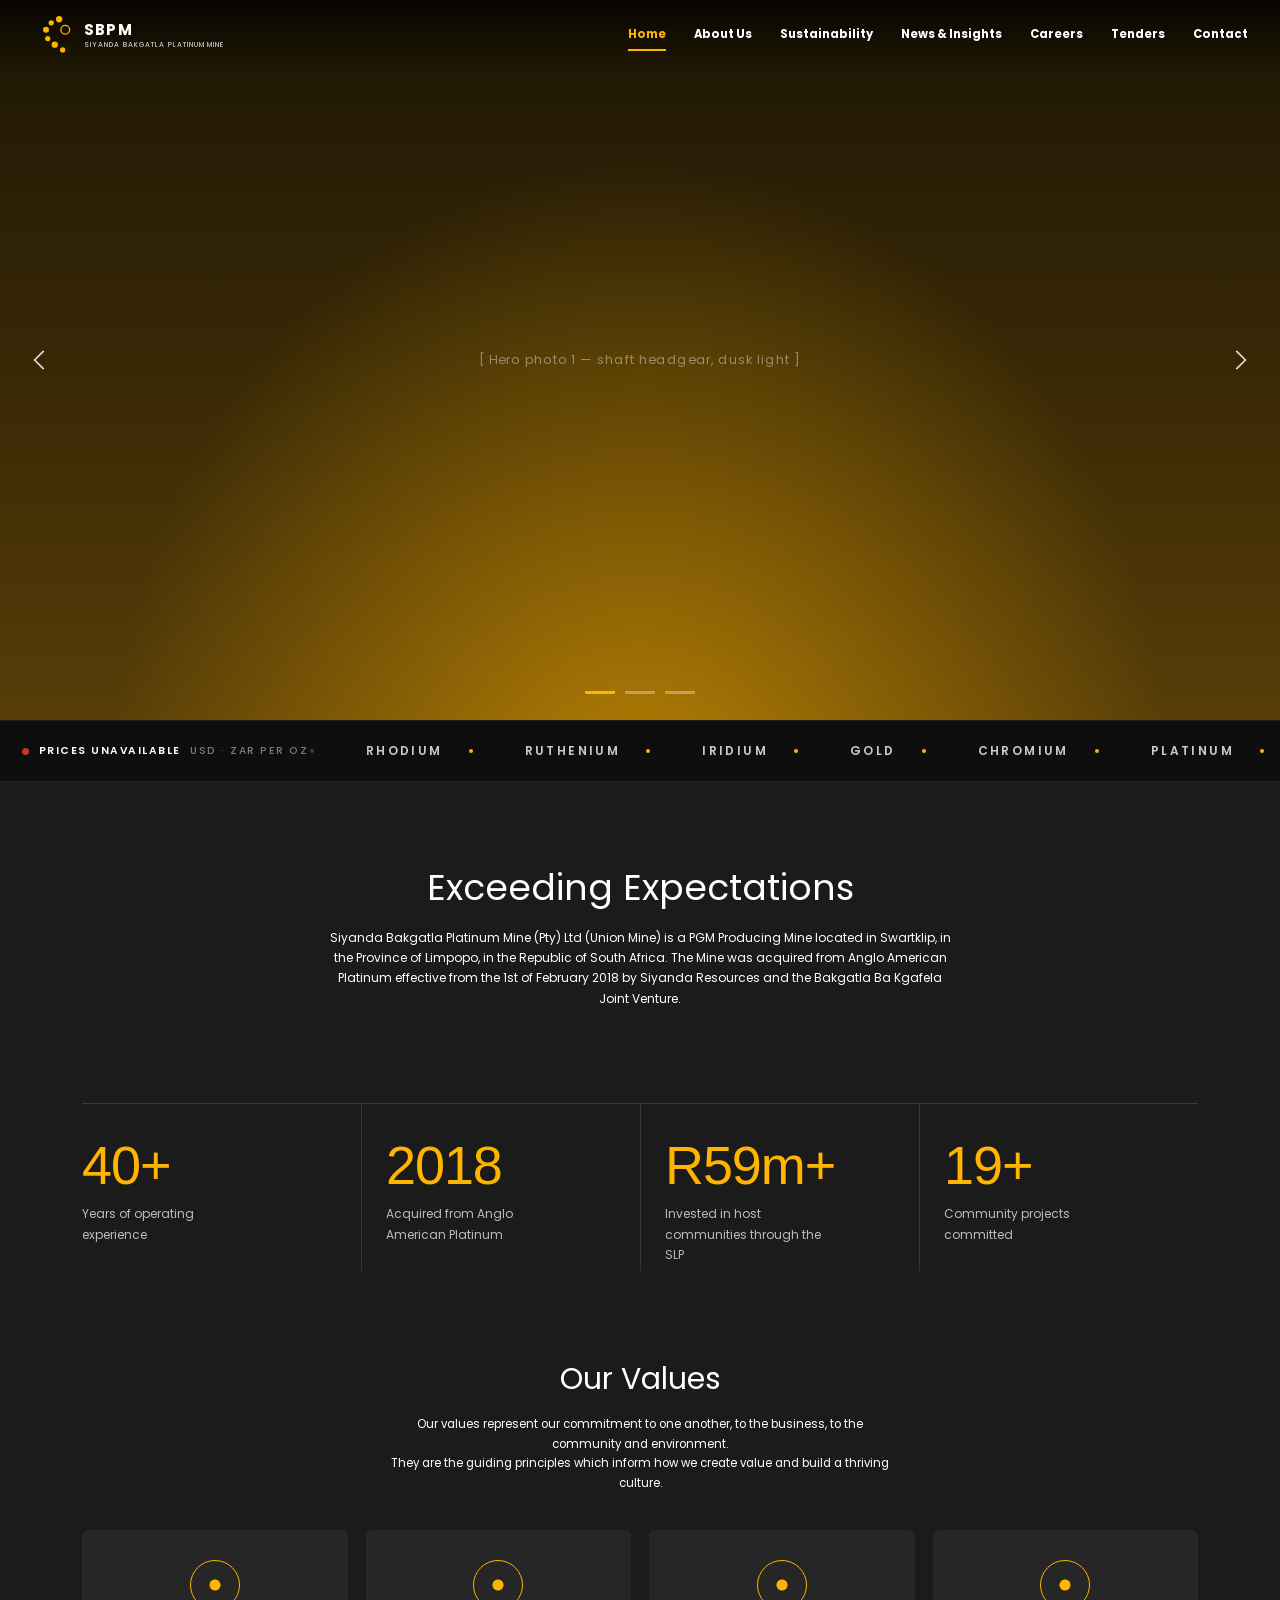
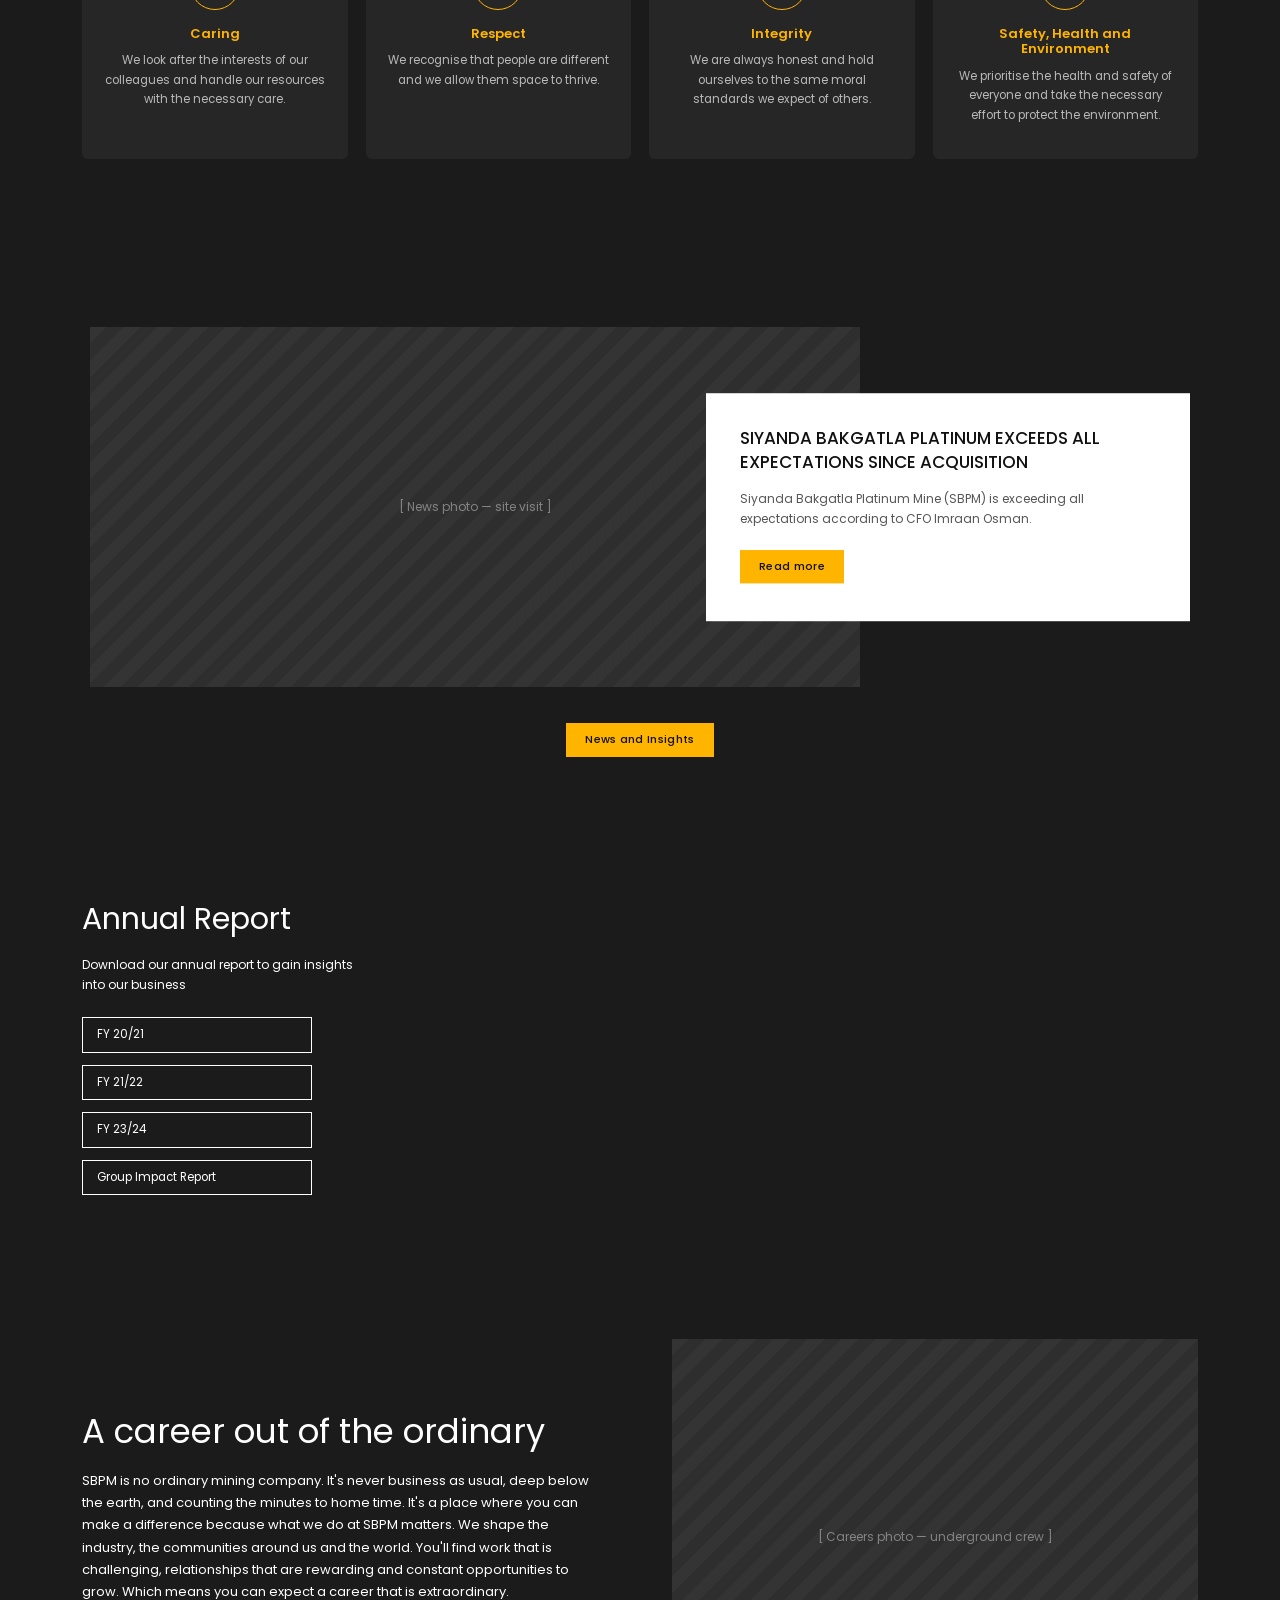
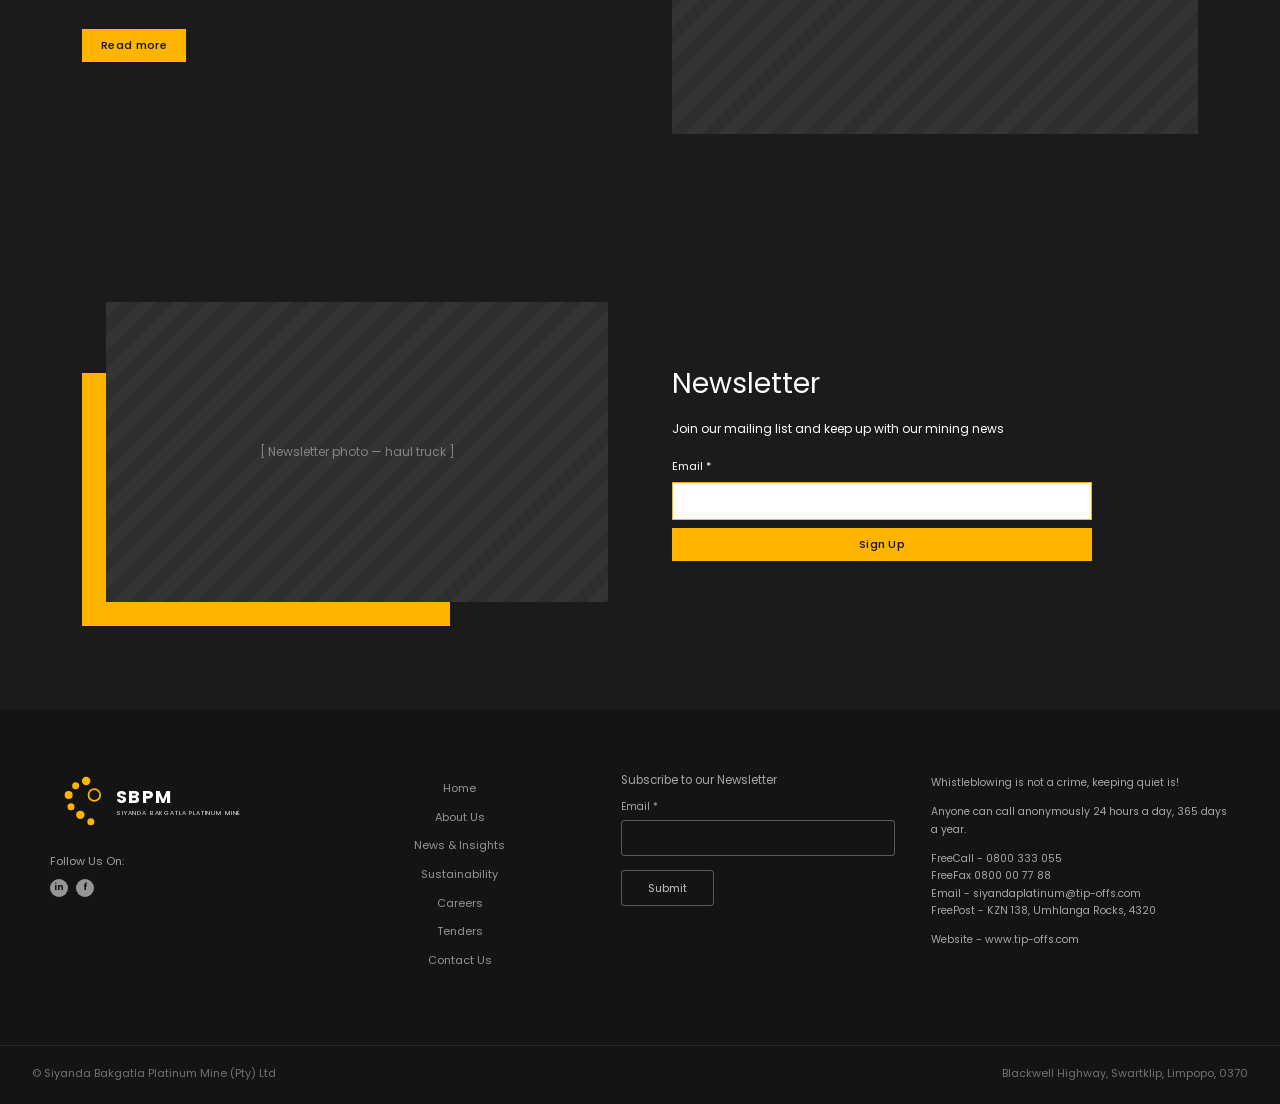
==== commit d14f4d3e: "Add interactions and make the price index report its own status Price strip: live/loading/unavailabl" ====
--- a/index.html
+++ b/index.html
@@ -55,7 +55,8 @@
 </section>
 
 <!-- Precious metals strip -->
-<div class="marquee-section" role="group" aria-label="Metals we produce">
+<div class="marquee-section" role="group" aria-label="Metals we produce, with live prices">
+  <div class="marquee-live" data-state="loading" aria-live="polite"><span class="marquee-live-dot"></span><span class="marquee-live-text">Loading prices</span><span class="marquee-live-unit">USD · ZAR per oz</span></div>
   <div class="marquee-track">
     <!-- Group 1 -->
     <div class="marquee-group">
@@ -84,6 +85,17 @@
   <div class="wrap center">
     <h1 class="kicker" style="font-size:36px; font-weight:400;">Exceeding Expectations</h1>
     <p class="lead-text" style="font-size:12px; color:#fff; max-width:78ch;">Siyanda Bakgatla Platinum Mine (Pty) Ltd (Union Mine) is a PGM Producing Mine located in Swartklip, in the Province of Limpopo, in the Republic of South Africa. The Mine was acquired from Anglo American Platinum effective from the 1st of February 2018 by Siyanda Resources and the Bakgatla Ba Kgafela Joint Venture.</p>
+  </div>
+</section>
+
+<section class="dark" style="padding:10px 0 70px;">
+  <div class="wrap">
+    <div class="stats-row">
+      <div class="stat"><div class="stat-num">40+</div><div class="stat-label">Years of operating experience</div></div>
+      <div class="stat"><div class="stat-num">2018</div><div class="stat-label">Acquired from Anglo American Platinum</div></div>
+      <div class="stat"><div class="stat-num">R60m+</div><div class="stat-label">Invested in host communities through the SLP</div></div>
+      <div class="stat"><div class="stat-num">19+</div><div class="stat-label">Community projects committed</div></div>
+    </div>
   </div>
 </section>
 
--- a/assets/css/main.css
+++ b/assets/css/main.css
@@ -390,3 +390,126 @@
   .marquee-track{ flex-wrap:wrap; width:auto; }
   .marquee-group[aria-hidden="true"]{ display:none; }
 }
+
+/* ============================================================
+   INTERACTIONS
+   ============================================================ */
+
+/* Price index: live status chip, change flash */
+.marquee-section{ position:relative; }
+.marquee-live{
+  position:absolute; left:0; top:0; bottom:0; z-index:2; display:flex; align-items:center; gap:10px;
+  padding:0 64px 0 22px; font-size:10.5px; font-weight:600; letter-spacing:.14em; text-transform:uppercase; color:#fff;
+  background:linear-gradient(to right, #0E0E0E 78%, rgba(14,14,14,0));
+}
+.marquee-live-dot{ width:7px; height:7px; border-radius:50%; background:#777; flex-shrink:0; }
+.marquee-live[data-state="live"] .marquee-live-dot{ background:#3ddc84; animation:livePulse 1.8s ease-out infinite; }
+.marquee-live[data-state="loading"] .marquee-live-dot{ background:var(--gold); animation:livePulse 1s ease-out infinite; }
+.marquee-live[data-state="off"] .marquee-live-dot{ background:#c0392b; }
+.marquee-live-unit{ color:rgba(255,255,255,.45); font-weight:500; }
+@keyframes livePulse{ 0%{ box-shadow:0 0 0 0 rgba(61,220,132,.55); } 100%{ box-shadow:0 0 0 9px rgba(61,220,132,0); } }
+.marquee-price{ transition:color .3s ease; }
+.marquee-price.up{ animation:flashUp 1.6s ease-out; }
+.marquee-price.down{ animation:flashDown 1.6s ease-out; }
+@keyframes flashUp{ 0%,30%{ color:#3ddc84; } }
+@keyframes flashDown{ 0%,30%{ color:#ff6b5e; } }
+@media (max-width:640px){ .marquee-live-unit{ display:none; } .marquee-live{ padding:0 40px 0 16px; } }
+
+/* Scroll progress, back to top, header that tucks away */
+.scroll-progress{
+  position:fixed; top:0; left:0; right:0; height:3px; z-index:60; background:var(--gold);
+  transform:scaleX(0); transform-origin:0 50%; pointer-events:none;
+}
+.site-header{ transition:background-color .3s ease, transform .35s cubic-bezier(.23,1,.32,1); }
+.site-header.is-hidden{ transform:translateY(-100%); }
+.to-top{
+  position:fixed; right:22px; bottom:22px; z-index:40; width:46px; height:46px; border-radius:50%;
+  background:var(--gold); color:#111; border:none; cursor:pointer;
+  display:flex; align-items:center; justify-content:center;
+  opacity:0; transform:translateY(12px); pointer-events:none;
+  transition:opacity .25s ease, transform .25s ease, background-color .2s ease;
+}
+.to-top svg{ width:20px; height:20px; }
+.to-top.is-shown{ opacity:1; transform:none; pointer-events:auto; }
+.to-top:hover{ background:#fff; }
+.to-top:active{ transform:scale(.94); }
+
+/* Hero: slow push-in, dots */
+.hero-slide{ transform:scale(1); }
+.hero-slide.is-active{ animation:heroPush 9s ease-out forwards; }
+@keyframes heroPush{ from{ transform:scale(1); } to{ transform:scale(1.07); } }
+.hero-dots{ position:absolute; left:50%; bottom:26px; transform:translateX(-50%); z-index:3; display:flex; gap:10px; }
+.hero-dots button{
+  width:30px; height:3px; padding:0; border:none; background:rgba(255,255,255,.35); cursor:pointer;
+  position:relative; overflow:hidden; transition:background-color .2s ease;
+}
+.hero-dots button:hover{ background:rgba(255,255,255,.6); }
+.hero-dots button::after{ content:''; position:absolute; inset:0; background:var(--gold); transform:scaleX(0); transform-origin:0 50%; }
+.hero-dots button.is-active::after{ animation:dotFill 6s linear forwards; }
+@keyframes dotFill{ to{ transform:scaleX(1); } }
+.hero-arrow{ transition:opacity .2s ease, color .2s ease, transform .2s ease; }
+.hero-arrow.prev:hover{ transform:translateY(-50%) translateX(-3px); }
+.hero-arrow.next:hover{ transform:translateY(-50%) translateX(3px); }
+
+/* Stats row */
+.stats-row{ display:grid; grid-template-columns:repeat(4,1fr); border-top:1px solid rgba(255,255,255,.12); }
+.stat{ padding:34px 24px 6px; border-left:1px solid rgba(255,255,255,.12); }
+.stat:first-child{ border-left:none; padding-left:0; }
+.stat-num{ font-size:54px; font-weight:200; line-height:1; color:var(--gold); font-variant-numeric:tabular-nums; letter-spacing:-.02em; }
+.stat-label{ font-size:12px; color:rgba(255,255,255,.7); margin-top:12px; max-width:22ch; }
+@media (max-width:640px){ .stat-num{ font-size:38px; } .stat{ padding-left:16px; padding-right:8px; min-width:0; } .stat:nth-child(odd){ padding-left:0; } }
+@media (max-width:960px){
+  .stats-row{ grid-template-columns:repeat(2,1fr); }
+  .stat:nth-child(3){ border-left:none; padding-left:0; }
+}
+
+/* Staggered reveals inside a section (animation, not transition, so hover lifts stay instant) */
+.reveal.is-visible :is(.grid-4,.grid-3,.grid-2,.stats-row,.elements,.doc-list) > *{
+  animation:staggerIn .65s cubic-bezier(.23,1,.32,1) backwards;
+}
+.reveal.is-visible :is(.grid-4,.grid-3,.grid-2,.stats-row,.elements,.doc-list) > :nth-child(2){ animation-delay:90ms; }
+.reveal.is-visible :is(.grid-4,.grid-3,.grid-2,.stats-row,.elements,.doc-list) > :nth-child(3){ animation-delay:180ms; }
+.reveal.is-visible :is(.grid-4,.grid-3,.grid-2,.stats-row,.elements,.doc-list) > :nth-child(4){ animation-delay:270ms; }
+.reveal.is-visible :is(.elements,.doc-list) > :nth-child(5){ animation-delay:360ms; }
+@keyframes staggerIn{ from{ opacity:0; transform:translateY(24px); } }
+
+/* Hover and press feedback (pointer devices only) */
+.btn:active, .doc-list a:active, .hero-dots button:active{ transform:scale(.97); }
+.btn{ position:relative; }
+.btn::after{ content:'→'; display:inline-block; margin-left:0; width:0; opacity:0; overflow:hidden; vertical-align:bottom; transition:width .25s ease, margin-left .25s ease, opacity .25s ease; }
+@media (hover:hover) and (pointer:fine){
+  .btn:hover::after{ width:1.1em; margin-left:8px; opacity:1; }
+  .cell, .person, .element, .hod{ transition:transform .3s cubic-bezier(.23,1,.32,1), box-shadow .3s ease, background-color .3s ease; }
+  .cell:hover, .person:hover, .element:hover{ transform:translateY(-6px); box-shadow:0 18px 38px rgba(0,0,0,.22); }
+  .dark .cell:hover, .dark .person:hover, .dark .element:hover{ box-shadow:0 18px 38px rgba(0,0,0,.5); background:#2d2d2d; }
+  .values .cell:hover::before{ transform:scale(1.12); }
+  .ph{ overflow:hidden; }
+  .feature .ph, .offset-img .ph, .split > .ph, .hod-photo, .person-photo{ transition:filter .4s ease; }
+  .feature:hover .ph, .offset-img:hover .ph, .split > .ph:hover{ filter:brightness(1.12); }
+  .feature-card{ transition:transform .35s cubic-bezier(.23,1,.32,1); }
+  .feature:hover .feature-card{ transform:translateY(-50%) translateX(-8px); }
+  .offset-img::before{ transition:transform .4s cubic-bezier(.23,1,.32,1); }
+  .offset-img:hover::before{ transform:translate(-8px, 8px); }
+  .footer-links a:hover{ transform:translateX(3px); }
+  #projectsList .project-row:hover .p-name{ color:var(--gold-deep); }
+}
+.values .cell::before{ transition:transform .3s cubic-bezier(.23,1,.32,1); }
+.footer-links a{ transition:color .2s ease, transform .2s ease; }
+#projectsList .project-row .p-name{ transition:color .2s ease; }
+nav.primary > .nav-item > a{ position:relative; }
+nav.primary > .nav-item > a::after{
+  content:''; position:absolute; left:0; right:0; bottom:4px; height:2px; background:var(--gold);
+  transform:scaleX(0); transform-origin:0 50%; transition:transform .3s cubic-bezier(.23,1,.32,1);
+}
+nav.primary > .nav-item > a:hover::after, nav.primary > .nav-item.current > a::after{ transform:scaleX(1); }
+@media (max-width:960px){ nav.primary > .nav-item > a::after{ display:none; } }
+
+/* Page enters with a soft fade */
+body{ animation:pageIn .5s ease both; }
+@keyframes pageIn{ from{ opacity:0; } to{ opacity:1; } }
+
+@media (prefers-reduced-motion: reduce){
+  .scroll-progress{ display:none; }
+  .hero-dots button.is-active::after{ transform:scaleX(1); }
+  .marquee-live[data-state="live"] .marquee-live-dot{ box-shadow:none; }
+}
